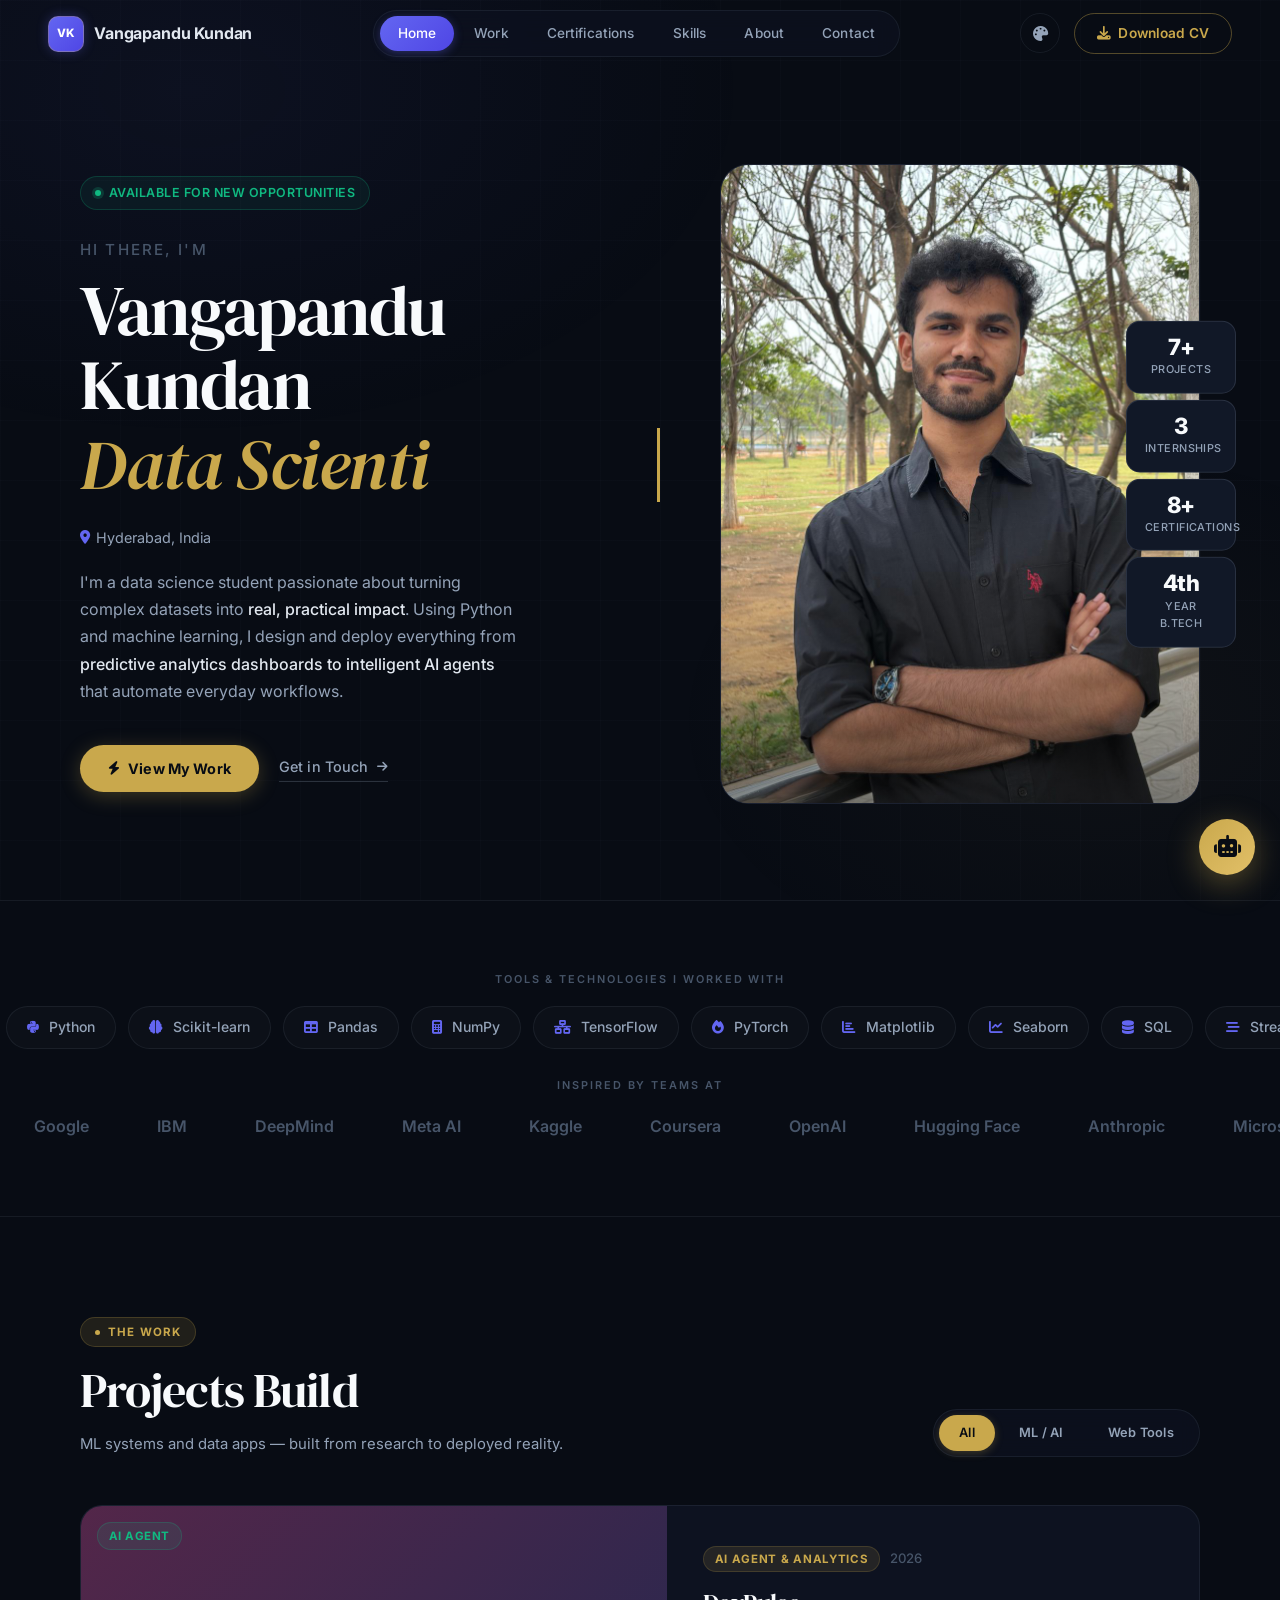
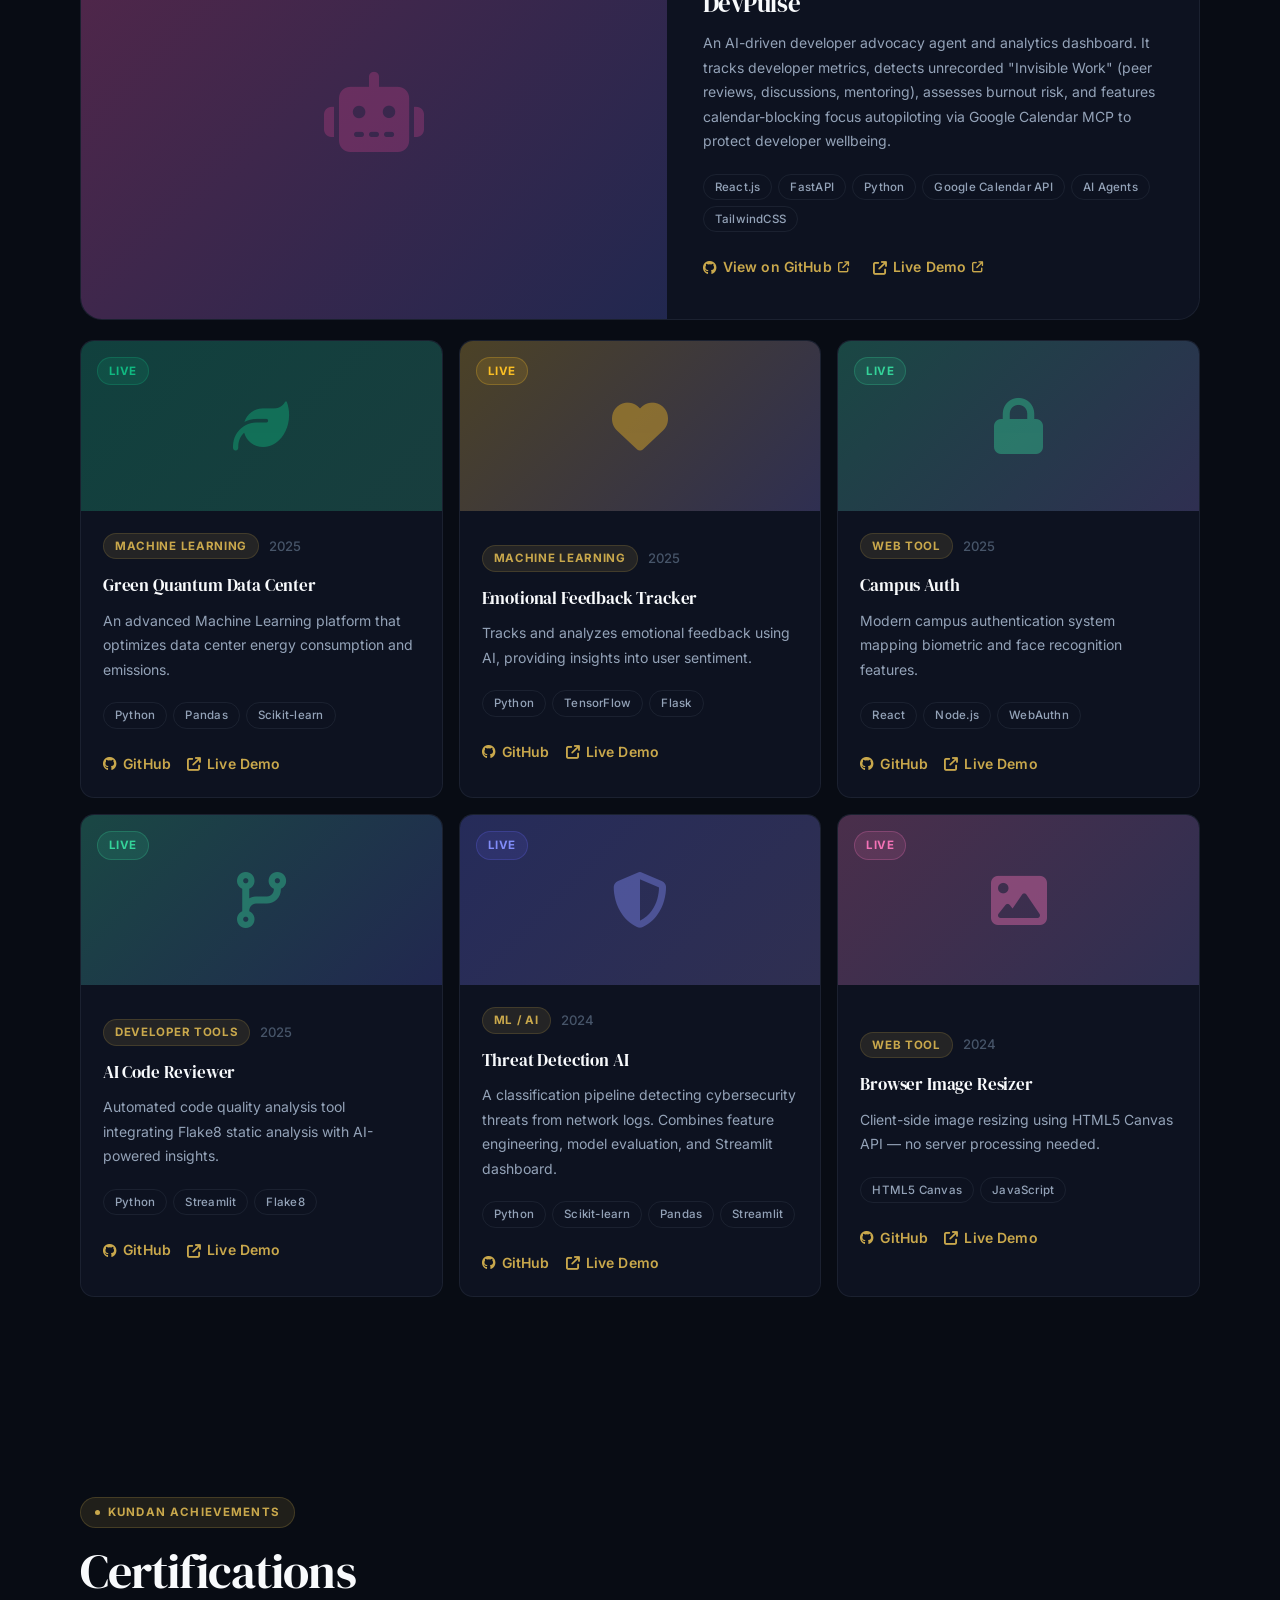
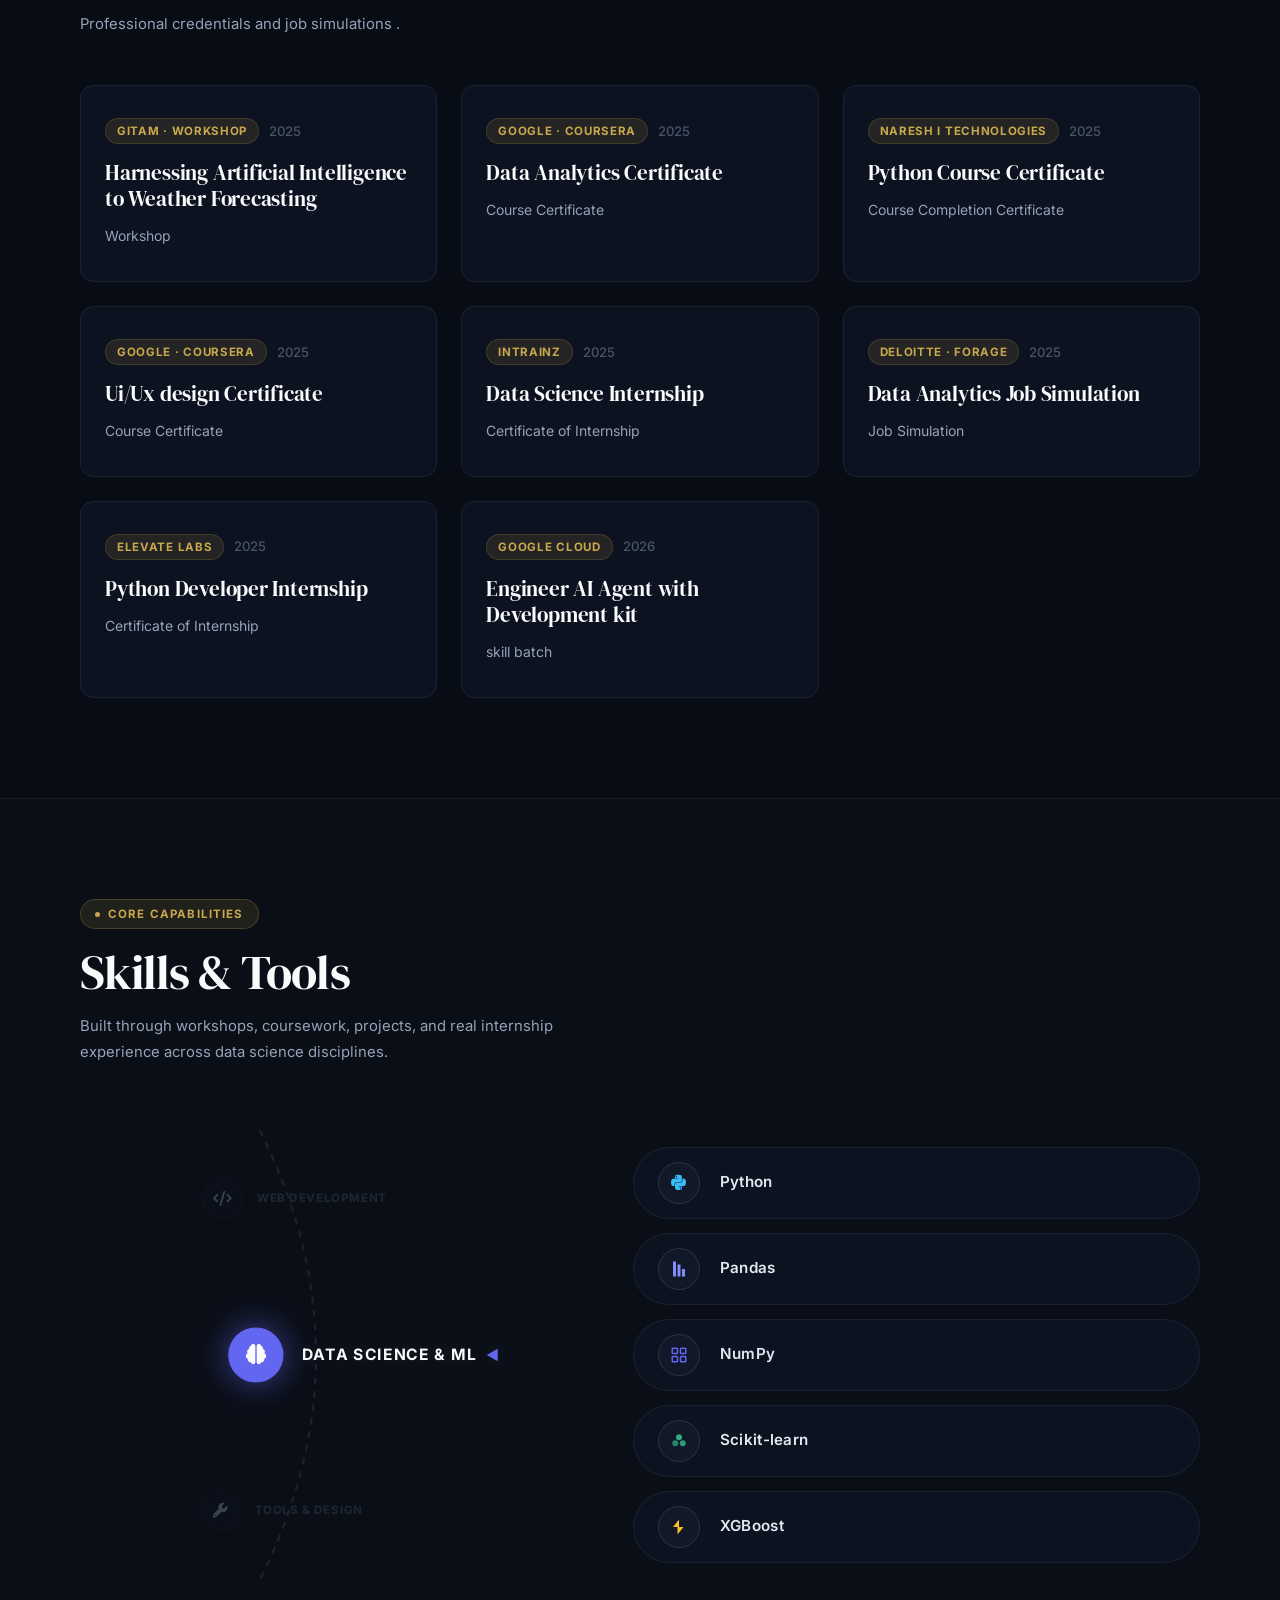
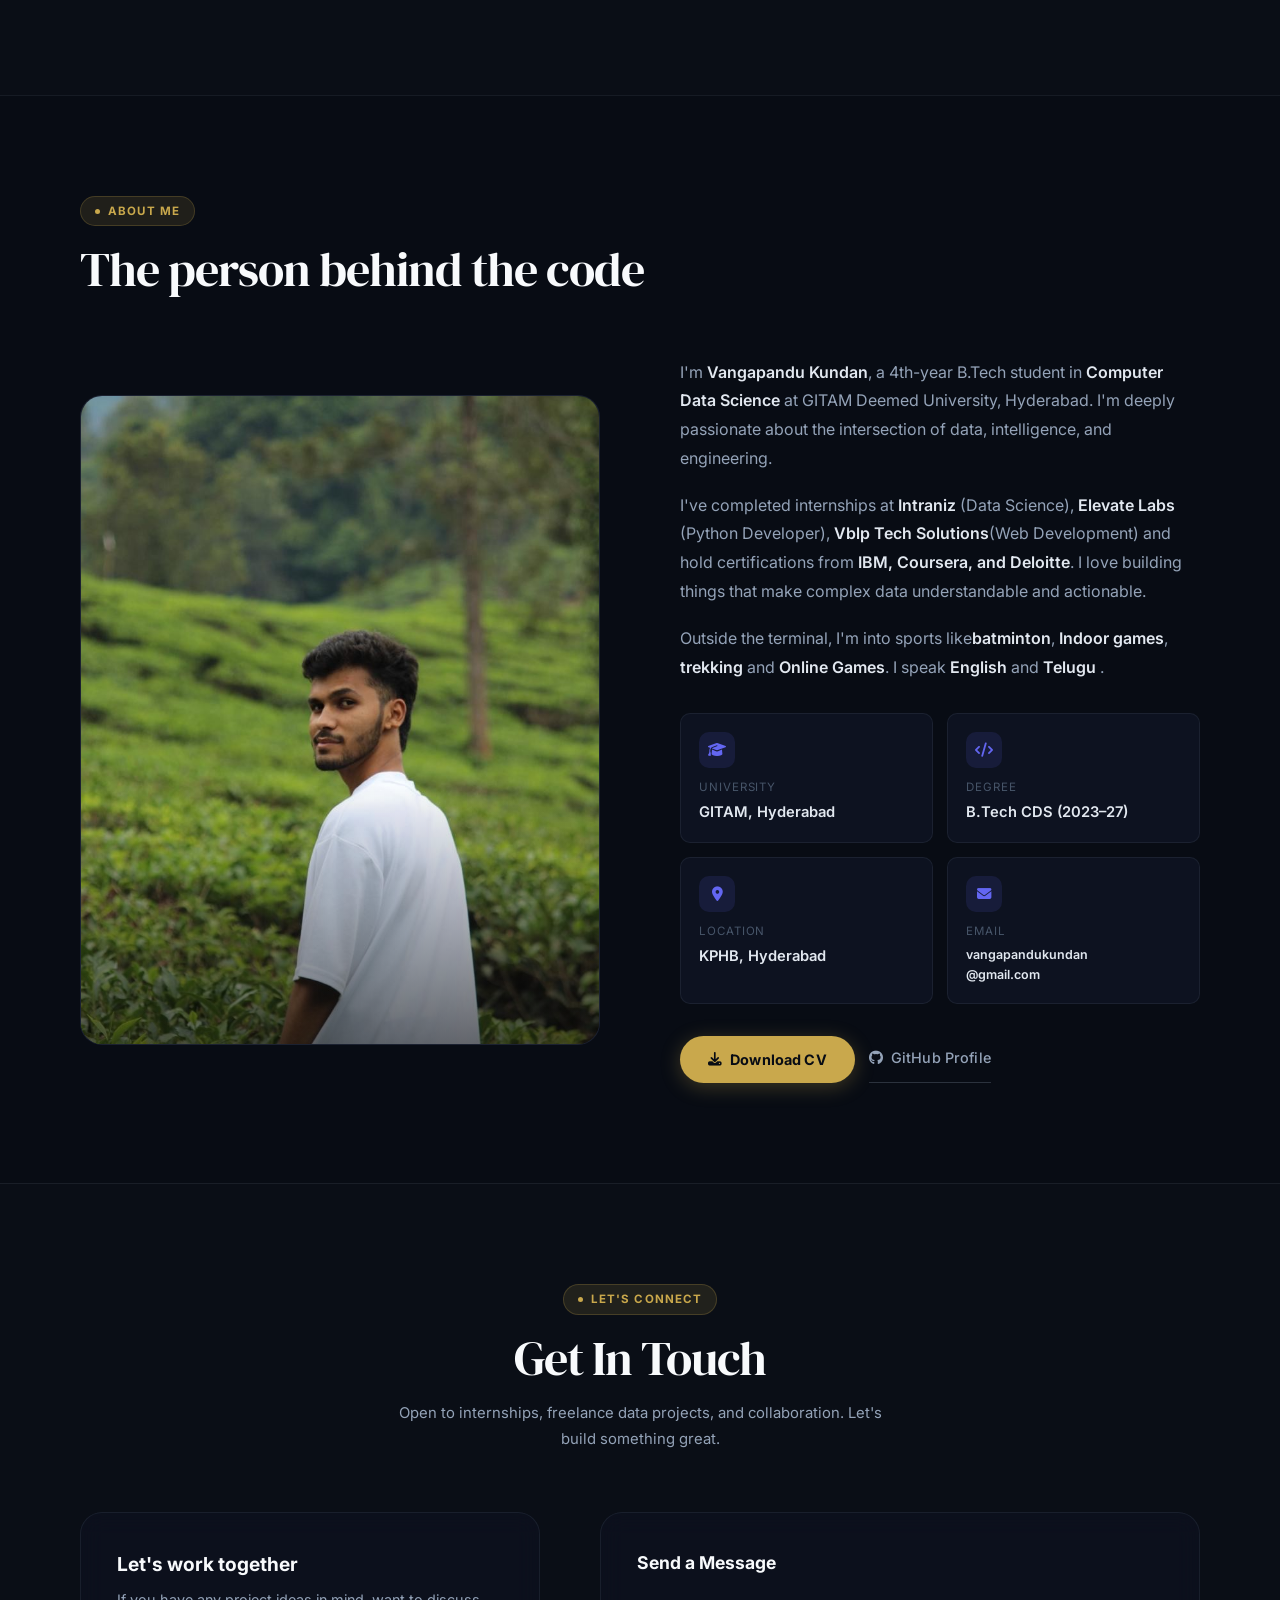
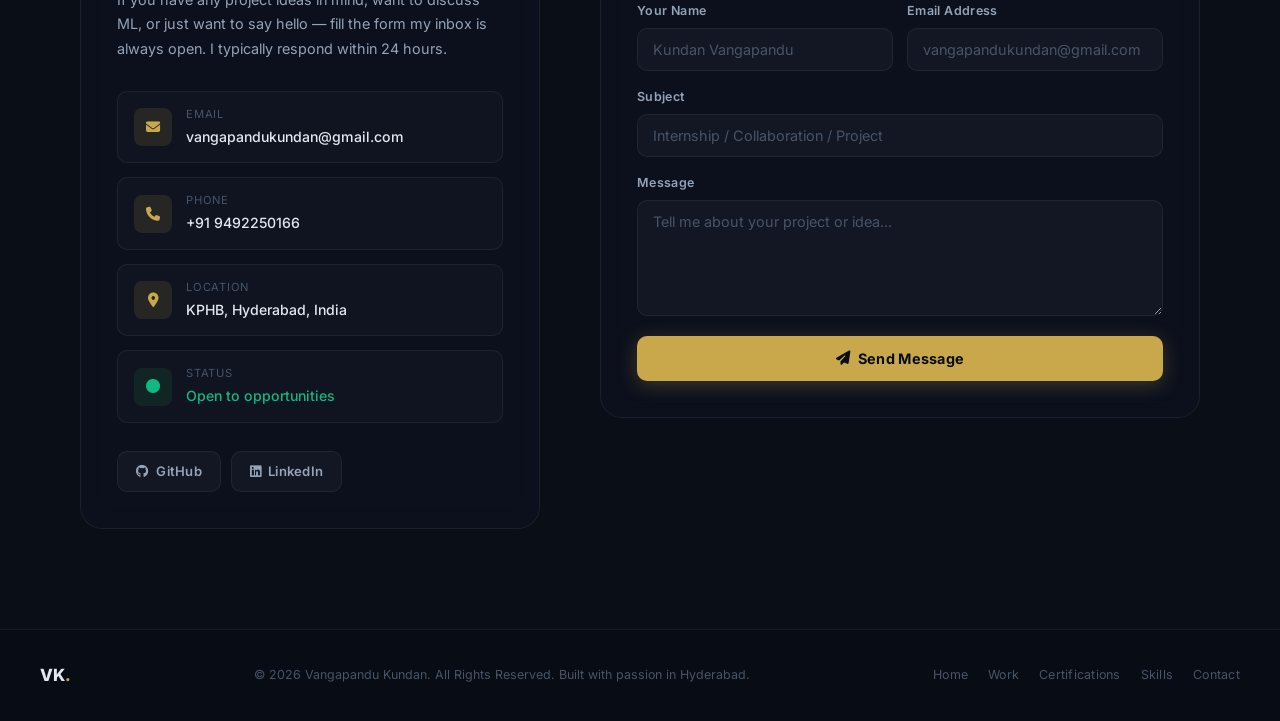
==== index.html @ 41509409 "Update index.html" ====
<!DOCTYPE html>
<html lang="en">

<head>
  <meta charset="UTF-8">
  <meta name="viewport" content="width=device-width, initial-scale=1.0">
  <title>Vangapandu Kundan — Data Scientist & ML Developer</title>

  <!-- SEO & Social Meta Tags -->
  <meta name="description"
    content="Portfolio of Vangapandu Kundan — 3rd Year B.Tech Data Science student specializing in Machine Learning, Python, and AI systems.">
  <meta property="og:title" content="Vangapandu Kundan | Data Scientist">
  <meta property="og:description"
    content="Explore my portfolio featuring predictive ML models, AI apps, and full-stack data science projects built for real-world impact.">
  <meta property="og:type" content="website">
  <meta property="og:image" content="img/kundan_2.jpg">

  <link rel="stylesheet" href="css/style.css">
  <link rel="stylesheet" href="https://cdnjs.cloudflare.com/ajax/libs/font-awesome/6.4.0/css/all.min.css">
</head>

<body>

  <!-- ═══ CUSTOM CURSOR ═══════════════════════════════════════════ -->
  <div id="cursor"></div>
  <div id="cursor-dot"></div>

  <!-- ═══ MOBILE NAV BACKDROP ════════════════════════════════════ -->
  <div class="nav-backdrop" id="navBackdrop"></div>

  <!-- ═══ MOBILE DRAWER NAV ══════════════════════════════════════ -->
  <nav class="mobile-nav" id="mobileNav">
    <button class="mobile-close" id="mobileClose"><i class="fas fa-xmark"></i></button>
    <a href="#home" class="active">Home</a>
    <a href="#work">Work</a>
    <a href="#certifications">Certifications</a>
    <a href="#skills">Skills</a>
    <a href="#about">About</a>
    <a href="#contact">Contact</a>
    <a href="files/Vangapandu_Kundan_Resume.pdf" download
      style="margin-top:20px; background:var(--purple); color:white; padding:13px 20px; border-radius:100px; text-align:center; font-weight:700;">
      <i class="fas fa-download"></i> Download CV
    </a>
  </nav>

  <!-- ═══ NAVBAR ═════════════════════════════════════════════════ -->
  <header class="navbar" id="navbar">
    <!-- Logo -->
    <a href="#home" class="nav-logo" id="nav-logo">
      <div class="logo-avatar">VK</div>
      Vangapandu Kundan
    </a>

    <!-- Center links -->
    <div class="nav-links">
      <a href="#home" class="active" id="nl-home">Home</a>
      <a href="#work" id="nl-work">Work</a>
      <a href="#certifications" id="nl-certifications">Certifications</a>
      <a href="#skills" id="nl-skills">Skills</a>
      <a href="#about" id="nl-about">About</a>
      <a href="#contact" id="nl-contact">Contact</a>
    </div>

    <!-- Right -->
    <div class="nav-right">
      <!-- Theme Selector -->
      <div class="theme-menu-container">
        <button class="theme-toggle-btn" id="theme-toggle-btn" aria-label="Change Accent Color">
          <i class="fas fa-palette"></i>
        </button>
        <div class="theme-dropdown" id="theme-dropdown">
          <button class="theme-opt-color gold active" data-color="gold" title="Royal Gold"></button>
          <button class="theme-opt-color purple" data-color="purple" title="Electric Indigo"></button>
          <button class="theme-opt-color pink" data-color="pink" title="Cyber Pink"></button>
          <button class="theme-opt-color green" data-color="green" title="Neon Emerald"></button>
          <button class="theme-opt-color blue" data-color="blue" title="Sky Blue"></button>
        </div>
      </div>

      <a href="files/Vangapandu_Kundan_Resume.pdf" download class="hire-btn" id="hire-btn">
        <i class="fas fa-download"></i> Download CV
      </a>
      <div class="hamburger" id="hamburger" role="button" tabindex="0" aria-label="Open menu">
        <span></span><span></span><span></span>
      </div>
    </div>
  </header>

  <!-- ═══════════════════════════════════════════════════════════
     MAIN CONTENT
══════════════════════════════════════════════════════════════ -->
  <main>

    <!-- ─────────────────────────────────────────────────────────
     HERO
───────────────────────────────────────────────────────────── -->
    <section id="home">
      <div class="hero-inner">

        <!-- Left: Text -->
        <div class="hero-text">
          <div class="avail-badge">
            <span class="dot"></span>
            Available for new opportunities
          </div>

          <p class="hero-greeting">Hi there, I'm</p>
          <h1 class="hero-name">Vangapandu Kundan</h1>
          <p class="hero-role" id="hero-role">Data Scientist</p>

          <div class="hero-meta">
            <i class="fas fa-location-dot"></i>
            Hyderabad, India
            
          </div>

<p class="hero-bio">
  I'm a data science student passionate about turning complex datasets into <strong>real, practical impact</strong>. Using Python and machine learning, I design and deploy everything from <strong>predictive analytics dashboards to intelligent AI agents</strong> that automate everyday workflows.
</p>

          <div class="hero-cta">
            <a href="projects.html" class="btn-primary" id="hero-work-btn">
              <i class="fas fa-bolt"></i> View My Work
            </a>
            <a href="#contact" class="btn-ghost" id="hero-contact-btn">
              Get in Touch <i class="fas fa-arrow-right" style="font-size:0.75rem;"></i>
            </a>
          </div>
        </div>



        
        <!-- Right: Photo + Stats -->
        <div class="hero-visual">
          <div class="hero-photo-wrap">
            <img src="img/kundan_2.jpeg" alt="Vangapandu Kundan"
              onerror="this.style.display='none'; this.parentElement.style.background='linear-gradient(135deg,#16161f,#1e1b4b)'; this.parentElement.innerHTML += '<div style=\'position:absolute;inset:0;display:flex;align-items:center;justify-content:center;font-size:6rem\'>👨‍💻</div>';">
            <div class="photo-overlay"></div>
          </div>

          <!-- Stats -->
          <div class="hero-stats">
            <div class="stat-chip">
              <div class="stat-num">7+</div>
              <div class="stat-lbl">Projects</div>
            </div>
            <div class="stat-chip">
              <div class="stat-num">3</div>
              <div class="stat-lbl">Internships</div>
            </div>
            <div class="stat-chip">
              <div class="stat-num">8+</div>
              <div class="stat-lbl">Certifications</div>
            </div>
            <div class="stat-chip">
              <div class="stat-num">4th</div>
              <div class="stat-lbl">Year B.Tech</div>
            </div>
          </div>
        </div>

      </div>
    </section>

    <!-- ─────────────────────────────────────────────────────────
     TOOLS MARQUEE
───────────────────────────────────────────────────────────── -->
    <section id="tools">
      <!-- Row 1: Tools -->
      <p class="marquee-label">Tools &amp; Technologies I worked with</p>
      <div class="marquee-row">
        <div class="marquee-track" id="t1">
          <!-- repeated twice for seamless loop -->
          <span class="marquee-item"><i class="fab fa-python"></i> Python</span>
          <span class="marquee-item"><i class="fas fa-brain"></i> Scikit-learn</span>
          <span class="marquee-item"><i class="fas fa-table"></i> Pandas</span>
          <span class="marquee-item"><i class="fas fa-calculator"></i> NumPy</span>
          <span class="marquee-item"><i class="fas fa-network-wired"></i> TensorFlow</span>
          <span class="marquee-item"><i class="fas fa-fire"></i> PyTorch</span>
          <span class="marquee-item"><i class="fas fa-chart-bar"></i> Matplotlib</span>
          <span class="marquee-item"><i class="fas fa-chart-line"></i> Seaborn</span>
          <span class="marquee-item"><i class="fas fa-database"></i> SQL</span>
          <span class="marquee-item"><i class="fas fa-stream"></i> Streamlit</span>
          <span class="marquee-item"><i class="fas fa-flask"></i> Flask</span>
          <span class="marquee-item"><i class="fab fa-git-alt"></i> Git</span>
          <span class="marquee-item"><i class="fas fa-book"></i> Jupyter</span>
          <span class="marquee-item"><i class="fas fa-chart-pie"></i> Plotly</span>
          <span class="marquee-item"><i class="fab fa-python"></i> Python</span>
          <span class="marquee-item"><i class="fas fa-brain"></i> Scikit-learn</span>
          <span class="marquee-item"><i class="fas fa-table"></i> Pandas</span>
          <span class="marquee-item"><i class="fas fa-calculator"></i> NumPy</span>
          <span class="marquee-item"><i class="fas fa-network-wired"></i> TensorFlow</span>
          <span class="marquee-item"><i class="fas fa-fire"></i> PyTorch</span>
          <span class="marquee-item"><i class="fas fa-chart-bar"></i> Matplotlib</span>
          <span class="marquee-item"><i class="fas fa-chart-line"></i> Seaborn</span>
          <span class="marquee-item"><i class="fas fa-database"></i> SQL</span>
          <span class="marquee-item"><i class="fas fa-stream"></i> Streamlit</span>
          <span class="marquee-item"><i class="fas fa-flask"></i> Flask</span>
          <span class="marquee-item"><i class="fab fa-git-alt"></i> Git</span>
          <span class="marquee-item"><i class="fas fa-book"></i> Jupyter</span>
          <span class="marquee-item"><i class="fas fa-chart-pie"></i> NoSql</span>
          <span class="marquee-item"><i class="fas fa-chart-pie"></i> HTML</span>
          <span class="marquee-item"><i class="fas fa-chart-pie"></i> Tailwind CSS</span>
          <span class="marquee-item"><i class="fas fa-chart-pie"></i> JavaScript</span>
        </div>
      </div>

      <!-- Row 2: Inspired by -->
      <div class="marquee-row" style="margin-top: 28px;">
        <p class="marquee-label" style="margin-bottom: 14px;">Inspired by teams at</p>
        <div class="marquee-track reverse company-row">
          <span class="marquee-item">Google</span>
          <span class="marquee-item">IBM</span>
          <span class="marquee-item">DeepMind</span>
          <span class="marquee-item">Meta AI</span>
          <span class="marquee-item">Kaggle</span>
          <span class="marquee-item">Coursera</span>
          <span class="marquee-item">OpenAI</span>
          <span class="marquee-item">Hugging Face</span>
          <span class="marquee-item">Anthropic</span>
          <span class="marquee-item">Microsoft</span>
          <span class="marquee-item">Deloitte</span>
          <span class="marquee-item">Google</span>
          <span class="marquee-item">IBM</span>
          <span class="marquee-item">DeepMind</span>
          <span class="marquee-item">Meta AI</span>
          <span class="marquee-item">Kaggle</span>
          <span class="marquee-item">Coursera</span>
          <span class="marquee-item">OpenAI</span>
          <span class="marquee-item">Hugging Face</span>
          <span class="marquee-item">Anthropic</span>
          <span class="marquee-item">Microsoft</span>
          <span class="marquee-item">Deloitte</span>
          <span class="marquee-item">VBLP technologies</span>
        </div>
      </div>
    </section>

    <!-- ─────────────────────────────────────────────────────────
     FEATURED WORK
───────────────────────────────────────────────────────────── -->
    <section id="work">
      <div class="container">

        <div class="projects-header reveal">
          <div>
            <div class="section-badge"><span class="dot"></span> The Work</div>
            <h2 class="section-h">Projects Build</h2>
            <p class="section-sub">ML systems and data apps — built from research to deployed reality.</p>
          </div>
          <div class="filter-tabs" id="filterTabs">
            <button class="ftab active" data-f="all" id="ftab-all">All</button>
            <button class="ftab" data-f="ml" id="ftab-ml">ML / AI</button>
            <button class="ftab" data-f="web" id="ftab-web">Web Tools</button>
          </div>
        </div>

        <!-- Featured Large Card -->
        <div class="project-featured reveal" data-cat="ml" id="proj-featured">
          <div class="proj-img">
            <div class="proj-gradient"
              style="background: linear-gradient(135deg, rgba(236,72,153,0.3) 0%, rgba(99,102,241,0.2) 100%);"></div>
            <span class="proj-badge">AI Agent</span>
            <i class="fas fa-robot proj-icon-big" style="color:#ec4899;"></i>
          </div>
          <div class="proj-body">
            <div class="proj-meta">
              <span class="proj-type">AI Agent &amp; Analytics</span>
              <span class="proj-year">2026</span>
            </div>
            <h3 class="proj-title">DevPulse</h3>
            <p class="proj-desc">
              An AI-driven developer advocacy agent and analytics dashboard. It tracks developer metrics, detects unrecorded "Invisible Work" (peer reviews, discussions, mentoring), assesses burnout risk, and features calendar-blocking focus autopiloting via Google Calendar MCP to protect developer wellbeing.
            </p>
            <div class="proj-pills">
              <span class="proj-pill">React.js</span>
              <span class="proj-pill">FastAPI</span>
              <span class="proj-pill">Python</span>
              <span class="proj-pill">Google Calendar API</span>
              <span class="proj-pill">AI Agents</span>
              <span class="proj-pill">TailwindCSS</span>
            </div>
            <div style="display:flex; gap:24px; flex-wrap:wrap;">
              <a href="https://github.com/vangapandukundan/DevPulse" target="_blank" class="proj-link"
                id="feat-github">
                <i class="fab fa-github"></i> View on GitHub <i class="fas fa-arrow-up-right-from-square"
                  style="font-size:0.7rem;"></i>
              </a>
              <a href="https://dev-pulse-sigma-taupe.vercel.app/" target="_blank"
                class="proj-link" id="feat-demo">
                <i class="fas fa-external-link"></i> Live Demo <i class="fas fa-arrow-up-right-from-square"
                  style="font-size:0.7rem;"></i>
              </a>
            </div>
          </div>
        </div>

        <!-- 6 Small Cards -->
        <div class="projects-grid" id="projGrid">

          <!-- Green Quantum Data Center Optimization -->
          <div class="proj-card reveal reveal-d1" data-cat="ml" id="proj7">
            <div class="proj-img">
              <div class="proj-gradient"
                style="background: linear-gradient(135deg, rgba(16,185,129,0.25), rgba(52,211,153,0.2));"></div>
              <span class="proj-badge"
                style="background:rgba(16,185,129,0.12); border-color:rgba(16,185,129,0.25); color:#10b981;">Live</span>
              <i class="fas fa-leaf proj-icon-big" style="color:#10b981; font-size:3.5rem; opacity:0.4;"></i>
            </div>
            <div class="proj-body">
              <div class="proj-meta">
                <span class="proj-type">Machine Learning</span>
                <span class="proj-year">2025</span>
              </div>
              <h3 class="proj-title">Green Quantum Data Center</h3>
              <p class="proj-desc">An advanced Machine Learning platform that optimizes data center energy consumption
                and emissions.</p>
              <div class="proj-pills">
                <span class="proj-pill">Python</span>
                <span class="proj-pill">Pandas</span>
                <span class="proj-pill">Scikit-learn</span>
              </div>
              <div style="display:flex;gap:16px;flex-wrap:wrap;">
                <a href="https://github.com/vangapandukundan/green_dc_project" target="_blank" class="proj-link"><i
                    class="fab fa-github"></i> GitHub</a>
                <a href="https://green-dc-predictor.streamlit.app/" target="_blank" class="proj-link"><i
                    class="fas fa-external-link"></i> Live Demo</a>
              </div>
            </div>
          </div>

          <!-- Emotional Feedback Tracker -->
          <div class="proj-card reveal reveal-d2" data-cat="ml" id="proj6">
            <div class="proj-img">
              <div class="proj-gradient"
                style="background: linear-gradient(135deg, rgba(251,191,36,0.25), rgba(167,139,250,0.2));"></div>
              <span class="proj-badge"
                style="background:rgba(251,191,36,0.12); border-color:rgba(251,191,36,0.25); color:#fbbf24;">Live</span>
              <i class="fas fa-heart proj-icon-big" style="color:#fbbf24; font-size:3.5rem; opacity:0.4;"></i>
            </div>
            <div class="proj-body">
              <div class="proj-meta">
                <span class="proj-type">Machine Learning</span>
                <span class="proj-year">2025</span>
              </div>
              <h3 class="proj-title">Emotional Feedback Tracker</h3>
              <p class="proj-desc">Tracks and analyzes emotional feedback using AI, providing insights into user
                sentiment.</p>
              <div class="proj-pills">
                <span class="proj-pill">Python</span>
                <span class="proj-pill">TensorFlow</span>
                <span class="proj-pill">Flask</span>
              </div>
              <div style="display:flex;gap:16px;flex-wrap:wrap;">
                <a href="https://github.com/vangapandukundan/EmotionalFeedbackTracker" target="_blank"
                  class="proj-link"><i class="fab fa-github"></i> GitHub</a>
                <a href="https://lumina-emotion-tracker.vercel.app/" target="_blank" class="proj-link"><i
                    class="fas fa-external-link"></i> Live Demo</a>
              </div>
            </div>
          </div>

          <!-- Campus Auth -->
          <div class="proj-card reveal reveal-d3" data-cat="web" id="proj5">
            <div class="proj-img">
              <div class="proj-gradient"
                style="background: linear-gradient(135deg, rgba(52,211,153,0.25), rgba(167,139,250,0.2));"></div>
              <span class="proj-badge"
                style="background:rgba(52,211,153,0.12); border-color:rgba(52,211,153,0.25); color:#34d399;">Live</span>
              <i class="fas fa-lock proj-icon-big" style="color:#34d399; font-size:3.5rem; opacity:0.4;"></i>
            </div>
            <div class="proj-body">
              <div class="proj-meta">
                <span class="proj-type">Web Tool</span>
                <span class="proj-year">2025</span>
              </div>
              <h3 class="proj-title">Campus Auth</h3>
              <p class="proj-desc">Modern campus authentication system mapping biometric and face recognition features.
              </p>
              <div class="proj-pills">
                <span class="proj-pill">React</span>
                <span class="proj-pill">Node.js</span>
                <span class="proj-pill">WebAuthn</span>
              </div>
              <div style="display:flex;gap:16px;flex-wrap:wrap;">
                <a href="https://github.com/vangapandukundan/campus-auth" target="_blank" class="proj-link"><i
                    class="fab fa-github"></i> GitHub</a>
                <a href="https://campus-auth.vercel.app/login" target="_blank" class="proj-link"><i
                    class="fas fa-external-link"></i> Live Demo</a>
              </div>
            </div>
          </div>

          <!-- AI Code Reviewer -->
          <div class="proj-card reveal reveal-d1" data-cat="ml" id="proj2">
            <div class="proj-img">
              <div class="proj-gradient"
                style="background: linear-gradient(135deg, rgba(52,211,153,0.25), rgba(99,102,241,0.2));"></div>
              <span class="proj-badge"
                style="background:rgba(52,211,153,0.12); border-color:rgba(52,211,153,0.25); color:#34d399;">Live</span>
              <i class="fas fa-code-branch proj-icon-big" style="color:#34d399; font-size:3.5rem; opacity:0.4;"></i>
            </div>
            <div class="proj-body">
              <div class="proj-meta">
                <span class="proj-type">Developer Tools</span>
                <span class="proj-year">2025</span>
              </div>
              <h3 class="proj-title">AI Code Reviewer</h3>
              <p class="proj-desc">Automated code quality analysis tool integrating Flake8 static analysis with
                AI-powered insights.</p>
              <div class="proj-pills">
                <span class="proj-pill">Python</span>
                <span class="proj-pill">Streamlit</span>
                <span class="proj-pill">Flake8</span>
              </div>
              <div style="display:flex;gap:16px;flex-wrap:wrap;">
                <a href="https://github.com/vangapandukundan/ai-code-reviewer" target="_blank" class="proj-link"><i
                    class="fab fa-github"></i> GitHub</a>
                <a href="https://jgmqxoaptndlsravfmjpxg.streamlit.app/" target="_blank" class="proj-link"><i
                    class="fas fa-external-link"></i> Live Demo</a>
              </div>
            </div>
          </div>

          <!-- Threat Detection AI -->
          <div class="proj-card reveal reveal-d2" data-cat="ml" id="proj1">
            <div class="proj-img">
              <div class="proj-gradient"
                style="background: linear-gradient(135deg, rgba(99,102,241,0.25), rgba(167,139,250,0.2));"></div>
              <span class="proj-badge"
                style="background:rgba(99,102,241,0.12); border-color:rgba(99,102,241,0.25); color:#818cf8;">Live</span>
              <i class="fas fa-shield-alt proj-icon-big" style="color:#818cf8; font-size:3.5rem; opacity:0.4;"></i>
            </div>
            <div class="proj-body">
              <div class="proj-meta">
                <span class="proj-type">ML / AI</span>
                <span class="proj-year">2024</span>
              </div>
              <h3 class="proj-title">Threat Detection AI</h3>
              <p class="proj-desc">A classification pipeline detecting cybersecurity threats from network logs. Combines feature engineering, model evaluation, and Streamlit dashboard.</p>
              <div class="proj-pills">
                <span class="proj-pill">Python</span>
                <span class="proj-pill">Scikit-learn</span>
                <span class="proj-pill">Pandas</span>
                <span class="proj-pill">Streamlit</span>
              </div>
              <div style="display:flex;gap:16px;flex-wrap:wrap;">
                <a href="https://github.com/vangapandukundan/Threat-Detection-AI" target="_blank" class="proj-link"><i
                    class="fab fa-github"></i> GitHub</a>
                <a href="https://threat-detection-ai-sfmyghe6azj9pr29x8yaon.streamlit.app/" target="_blank" class="proj-link"><i
                    class="fas fa-external-link"></i> Live Demo</a>
              </div>
            </div>
          </div>

          <!-- Browser Image Resizer -->
          <div class="proj-card reveal reveal-d3" data-cat="web" id="proj4">
            <div class="proj-img">
              <div class="proj-gradient"
                style="background: linear-gradient(135deg, rgba(244,114,182,0.25), rgba(167,139,250,0.2));"></div>
              <span class="proj-badge"
                style="background:rgba(244,114,182,0.12); border-color:rgba(244,114,182,0.25); color:#f472b6;">Live</span>
              <i class="fas fa-image proj-icon-big" style="color:#f472b6; font-size:3.5rem; opacity:0.4;"></i>
            </div>
            <div class="proj-body">
              <div class="proj-meta">
                <span class="proj-type">Web Tool</span>
                <span class="proj-year">2024</span>
              </div>
              <h3 class="proj-title">Browser Image Resizer</h3>
              <p class="proj-desc">Client-side image resizing using HTML5 Canvas API — no server processing needed.</p>
              <div class="proj-pills">
                <span class="proj-pill">HTML5 Canvas</span>
                <span class="proj-pill">JavaScript</span>
              </div>
              <div style="display:flex;gap:16px;flex-wrap:wrap;">
                <a href="https://github.com/vangapandukundan/Image_Resizer/blob/main/index.html" target="_blank"
                  class="proj-link"><i class="fab fa-github"></i> GitHub</a>
                <a href="https://vangapandukundan.github.io/Image_Resizer/" target="_blank" class="proj-link"><i
                    class="fas fa-external-link"></i> Live Demo</a>
              </div>
            </div>
          </div>

        </div>
      </div>
    </section>

    <!-- ─────────────────────────────────────────────────────────
     CERTIFICATIONS
───────────────────────────────────────────────────────────── -->
    <section id="certifications" style="padding: 100px 0;">
      <div class="container">

        <div class="reveal">
          <div class="section-badge"><span class="dot"></span> Kundan Achievements</div>
          <h2 class="section-h">Certifications</h2>
          <p class="section-sub">Professional credentials and job simulations .</p>
        </div>

        <div class="certifications-grid"
          style="display: grid; grid-template-columns: repeat(auto-fit, minmax(300px, 1fr)); gap: 24px; margin-top: 48px;">

          <!-- Cert 1: AI Weather -->
          <a href="https://drive.google.com/file/d/1Kjc8iJ3PhNnvKCoBE99qNkr5UQDOizk-/view?usp=sharing" target="_blank"
            class="proj-card reveal" style="text-decoration: none; color: inherit; display: block;">
            <div class="proj-body" style="padding: 32px 24px;">
              <div class="proj-meta">
                <span class="proj-type">Gitam · Workshop</span>
                <span class="proj-year">2025</span>
              </div>
              <h3 class="proj-title" style="font-size: 1.3rem;">Harnessing Artificial Intelligence to Weather
                Forecasting</h3>
              <p class="proj-desc" style="margin-bottom: 0;">Workshop</p>
            </div>
          </a>

          <!-- Cert 2: Google Data Analytics -->
          <a href="https://drive.google.com/file/d/14QE3PVWPu8PL6GlwsMmwWtS_7yHHeRk-/view?usp=sharing" target="_blank"
            class="proj-card reveal reveal-d4" style="text-decoration: none; color: inherit; display: block;">
            <div class="proj-body" style="padding: 32px 24px;">
              <div class="proj-meta">
                <span class="proj-type">Google · Coursera</span>
                <span class="proj-year">2025</span>
              </div>
              <h3 class="proj-title" style="font-size: 1.3rem;"> Data Analytics Certificate</h3>
              <p class="proj-desc" style="margin-bottom: 0;">Course Certificate</p>
            </div>
          </a>

          <!-- cert 3 python-->
          <a href="https://drive.google.com/file/d/1eZ3j85PAicDU8UP25I_w2NIdBDDTiY0W/view?usp=sharing"
            class="proj-card reveal reveal-d5" style="text-decoration: none; color: inherit; display: block;">
            <div class="proj-body" style="padding: 32px 24px;">
              <div class="proj-meta">
                <span class="proj-type">Naresh i Technologies</span>
                <span class="proj-year">2025</span>
              </div>
              <h3 class="proj-title" style="font-size: 1.3rem;">Python Course Certificate</h3>
              <p class="proj-desc" style="margin-bottom: 0;">Course Completion Certificate</p>
            </div>
          </a>

          <!-- Cert 4: UI/UX -->
          <a href="https://drive.google.com/file/d/1qdOD5XtbqDVZhEKaXCDKO2ws9F8GXkeL/view?usp=sharing" target="_blank"
            class="proj-card reveal reveal-d5" style="text-decoration: none; color: inherit; display: block;">
            <div class="proj-body" style="padding: 32px 24px;">
              <div class="proj-meta">
                <span class="proj-type">Google · Coursera</span>
                <span class="proj-year">2025</span>
              </div>
              <h3 class="proj-title" style="font-size: 1.3rem;">Ui/Ux design Certificate</h3>
              <p class="proj-desc" style="margin-bottom: 0;">Course Certificate</p>
            </div>
          </a>

          <!-- Cert 5: Data Science Internship -->
          <a href="certificates/Internship Certificate.pdf" target="_blank" class="proj-card reveal reveal-d2"
            style="text-decoration: none; color: inherit; display: block;">
            <div class="proj-body" style="padding: 32px 24px;">
              <div class="proj-meta">
                <span class="proj-type">Intrainz</span>
                <span class="proj-year">2025</span>
              </div>
              <h3 class="proj-title" style="font-size: 1.3rem;">Data Science Internship</h3>
              <p class="proj-desc" style="margin-bottom: 0;"> Certificate of Internship</p>
            </div>
          </a>

          <!-- Cert 6: Data Analytics Simulation -->
          <a href="https://drive.google.com/file/d/1irQkvL0rqNXB9kUWPRGwH6m6DORXcWvZ/view?usp=sharing" target="_blank"
            class="proj-card reveal reveal-d1" style="text-decoration: none; color: inherit; display: block;">
            <div class="proj-body" style="padding: 32px 24px;">
              <div class="proj-meta">
                <span class="proj-type">Deloitte · Forage</span>
                <span class="proj-year">2025</span>
              </div>
              <h3 class="proj-title" style="font-size: 1.3rem;">Data Analytics Job Simulation</h3>
              <p class="proj-desc" style="margin-bottom: 0;">Job Simulation</p>
            </div>
          </a>

          <!-- Cert 7: Python Dev -->
          <a href="certificates/Elevate labs Internship Certificate.pdf" target="_blank"
            class="proj-card reveal reveal-d3" style="text-decoration: none; color: inherit; display: block;">
            <div class="proj-body" style="padding: 32px 24px;">
              <div class="proj-meta">
                <span class="proj-type">Elevate Labs</span>
                <span class="proj-year">2025</span>
              </div>
              <h3 class="proj-title" style="font-size: 1.3rem;">Python Developer Internship</h3>
              <p class="proj-desc" style="margin-bottom: 0;">Certificate of Internship</p>
            </div>
          </a>

          <!-- Cert 8: skill batch -->
          <a href="https://www.credly.com/badges/6739cc4a-7136-4fb3-8d9a-9626e827798c/public_url" target="_blank"
            class="proj-card reveal reveal-d3" style="text-decoration: none; color: inherit; display: block;">
            <div class="proj-body" style="padding: 32px 24px;">
              <div class="proj-meta">
                <span class="proj-type">Google Cloud</span>
                <span class="proj-year">2026</span>
              </div>
              <h3 class="proj-title" style="font-size: 1.3rem;">Engineer AI Agent with Development kit </h3>
              <p class="proj-desc" style="margin-bottom: 0;">skill batch</p>
            </div>
          </a>
        </div>
      </div>
    </section>

    <!-- ─────────────────────────────────────────────────────────
     SKILLS
───────────────────────────────────────────────────────────── -->
    <section id="skills">
      <div class="container">

        <div class="reveal" style="max-width:580px;">
          <div class="section-badge"><span class="dot"></span> Core Capabilities</div>
          <h2 class="section-h">Skills &amp; Tools</h2>
          <p class="section-sub">Built through workshops, coursework, projects, and real internship experience across data science disciplines.</p>
        </div>

        <div class="skills-container">
          <!-- Left Column: Interactive Orbital Menu -->
          <div class="skills-left reveal">
            <div class="orbital-menu">
              <!-- Curved dotted line -->
              <svg class="orbital-svg" viewBox="0 0 200 400">
                <path d="M 50,0 Q 150,200 50,400" fill="none" stroke="rgba(255,255,255,0.08)" stroke-width="2" stroke-dasharray="6,6" />
              </svg>

              <!-- Web Dev Node -->
              <div class="orbit-node pos-top" data-id="web">
                <div class="node-icon"><i class="fas fa-code"></i></div>
                <span class="node-label">Web Development</span>
              </div>

              <!-- Data Science & ML Node (Default center) -->
              <div class="orbit-node pos-center" data-id="ds">
                <div class="node-icon"><i class="fas fa-brain"></i></div>
                <span class="node-label">Data Science &amp; ML</span>
              </div>

              <!-- Tools & Design Node -->
              <div class="orbit-node pos-bottom" data-id="tools">
                <div class="node-icon"><i class="fas fa-wrench"></i></div>
                <span class="node-label">Tools &amp; Design</span>
              </div>
            </div>
          </div>

          <!-- Right Column: Skills List Pane -->
          <div class="skills-right reveal reveal-d1">
            <!-- Dynamically populated by JS -->
          </div>
        </div>

      </div>
    </section>

    <!-- ─────────────────────────────────────────────────────────
     ABOUT
───────────────────────────────────────────────────────────── -->
    <section id="about">
      <div class="container">

        <div class="reveal">
          <div class="section-badge"><span class="dot"></span> About Me</div>
          <h2 class="section-h">The person behind the code</h2>
        </div>

        <div class="about-grid">

          <div class="about-photo reveal">
            <img src="img/kundan.jpg" alt="Vangapandu Kundan">
          </div>

          <div class="about-content reveal reveal-d2">
            <p class="about-text">
              I'm <strong>Vangapandu Kundan</strong>, a 4th-year B.Tech student in
              <strong>Computer Data Science</strong> at GITAM Deemed University, Hyderabad.
              I'm deeply passionate about the intersection of data, intelligence, and engineering.
            </p>
            <p class="about-text">
              I've completed internships at <strong>Intraniz</strong> (Data Science),
              <strong>Elevate Labs</strong> (Python Developer), <strong>Vblp Tech Solutions</strong>(Web Development) and hold certifications from
              <strong>IBM, Coursera, and Deloitte</strong>. I love building things that make
              complex data understandable and actionable.
            </p>
            <p class="about-text">
              Outside the terminal, I'm into sports like<strong>batminton</strong>,
              <strong>Indoor games</strong>, <strong>trekking</strong> and <strong>Online Games</strong>. I speak <strong>English</strong> and <strong>Telugu </strong>.
            </p>

            <div class="about-facts">
              <div class="fact-item reveal">
                <div class="fact-icon"><i class="fas fa-graduation-cap"></i></div>
                <div class="fact-label">University</div>
                <div class="fact-value">GITAM, Hyderabad</div>
              </div>
              <div class="fact-item reveal reveal-d1">
                <div class="fact-icon"><i class="fas fa-code"></i></div>
                <div class="fact-label">Degree</div>
                <div class="fact-value">B.Tech CDS (2023–27)</div>
              </div>
              <div class="fact-item reveal reveal-d2">
                <div class="fact-icon"><i class="fas fa-map-marker-alt"></i></div>
                <div class="fact-label">Location</div>
                <div class="fact-value">KPHB, Hyderabad</div>
              </div>
              <div class="fact-item reveal reveal-d3">
                <div class="fact-icon"><i class="fas fa-envelope"></i></div>
                <div class="fact-label">Email</div>
                <div class="fact-value" style="font-size:0.78rem;">vangapandukundan<br>@gmail.com</div>
              </div>
            </div>

            <div style="margin-top:32px; display:flex; gap:14px; flex-wrap:wrap;">
              <a href="files/Vangapandu_Kundan_Resume.pdf" download class="btn-primary" id="about-dl-btn">
                <i class="fas fa-download"></i> Download CV
              </a>
              <a href="https://github.com/vangapandukundan" target="_blank" class="btn-ghost" id="about-gh-btn">
                <i class="fab fa-github"></i> GitHub Profile
              </a>
            </div>
          </div>

        </div>
      </div>
    </section>

    <!-- ─────────────────────────────────────────────────────────
     CONTACT
───────────────────────────────────────────────────────────── -->
    <section id="contact">
      <div class="container">

        <div class="reveal" style="text-align:center; max-width:560px; margin:0 auto; margin-bottom:60px;">
          <div class="section-badge" style="justify-content:center;"><span class="dot"></span> Let's Connect</div>
          <h2 class="section-h">Get In Touch</h2>
          <p class="section-sub" style="margin:14px auto 0;">
            Open to internships, freelance data projects, and collaboration. Let's build something great.
          </p>
        </div>

        <div class="contact-grid">

          <!-- Info Column -->
          <div class="contact-info-card reveal">
            <h3 class="contact-info-title">Let's work together</h3>
            <p class="contact-info-text">
              If you have any project ideas in mind, want to discuss ML, or just want to say hello — fill the form 
              my inbox is always open. I typically respond within 24 hours.
            </p>

            <div class="cinfo-items">
              <div class="cinfo-item">
                <div class="cinfo-icon"><i class="fas fa-envelope"></i></div>
                <div>
                  <div class="cinfo-lbl">Email</div>
                  <div class="cinfo-val"><a href="mailto:vangapandukundan@gmail.com">vangapandukundan@gmail.com</a>
                  </div>
                </div>
              </div>
              <div class="cinfo-item">
                <div class="cinfo-icon"><i class="fas fa-phone"></i></div>
                <div>
                  <div class="cinfo-lbl">Phone</div>
                  <div class="cinfo-val">+91 9492250166</div>
                </div>
              </div>
              <div class="cinfo-item">
                <div class="cinfo-icon"><i class="fas fa-map-marker-alt"></i></div>
                <div>
                  <div class="cinfo-lbl">Location</div>
                  <div class="cinfo-val">KPHB, Hyderabad, India</div>
                </div>
              </div>
              <div class="cinfo-item">
                <div class="cinfo-icon" style="background:rgba(34,197,94,0.1); color:var(--green);"><i
                    class="fas fa-circle"></i></div>
                <div>
                  <div class="cinfo-lbl">Status</div>
                  <div class="cinfo-val" style="color:var(--green);">Open to opportunities</div>
                </div>
              </div>
            </div>

            <div class="social-row">
              <a href="https://github.com/vangapandukundan" target="_blank" class="social-btn" id="c-github-btn">
                <i class="fab fa-github"></i> GitHub
              </a>
              <a href="https://www.linkedin.com/in/kundan-student" target="_blank" class="social-btn"
                id="c-linkedin-btn">
                <i class="fab fa-linkedin"></i> LinkedIn
              </a>
            </div>
          </div>

          <!-- Form -->
          <div class="reveal reveal-d2">
            <div class="contact-form-wrap">
              <h3 class="form-title">Send a Message</h3>
              <form action="https://formspree.io/f/xblbelbd" method="POST" class="contact-form" id="contact-form">
                <div class="form-row">
                  <div class="form-group">
                    <label class="form-label" for="name">Your Name</label>
                    <input type="text" id="name" name="name" required class="form-control" placeholder="Kundan Vangapandu">
                  </div>
                  <div class="form-group">
                    <label class="form-label" for="email">Email Address</label>
                    <input type="email" id="email" name="email" required class="form-control"
                      placeholder="vangapandukundan@gmail.com">
                  </div>
                </div>
                <div class="form-group">
                  <label class="form-label" for="subject">Subject</label>
                  <input type="text" id="subject" name="subject" class="form-control"
                    placeholder="Internship / Collaboration / Project">
                </div>
                <div class="form-group">
                  <label class="form-label" for="message">Message</label>
                  <textarea id="message" name="message" rows="5" required class="form-control"
                    placeholder="Tell me about your project or idea..."></textarea>
                </div>
                <button type="submit" class="submit-btn" id="submit-btn">
                  <i class="fas fa-paper-plane"></i> Send Message
                </button>
              </form>
            </div>
          </div>

        </div>
      </div>
    </section>

  </main>

  <!-- ═══ FOOTER ═════════════════════════════════════════════════ -->
  <footer>
    <div class="footer-logo">VK<span>.</span></div>
    <p class="footer-copy">© 2026 Vangapandu Kundan. All Rights Reserved. Built with passion in Hyderabad.</p>
    <div class="footer-links">
      <a href="#home">Home</a>
      <a href="#work">Work</a>
      <a href="#certifications">Certifications</a>
      <a href="#skills">Skills</a>
      <a href="#contact">Contact</a>
    </div>
  </footer>

  <!-- ═══ KUNDAN-AI ASSISTANT ════════════════════════════════════ -->
  <div id="ai-assistant">
    <!-- Float Button -->
    <button id="ai-btn" aria-label="Open AI Assistant">
      <i class="fas fa-robot"></i>
      <span class="ai-badge">Ask Me</span>
    </button>

    <!-- Chat Window -->
    <div id="ai-chat-window" class="hidden">
      <!-- Header -->
      <div class="ai-header">
        <div class="ai-header-profile">
          <div class="ai-avatar"><i class="fas fa-robot"></i></div>
          <div>
            <div class="ai-name">Kundan AI</div>
            <div class="ai-status"><span class="status-dot"></span> Online. </div>
          </div>
        </div>
        <button id="ai-close-btn" aria-label="Close Chat"><i class="fas fa-times"></i></button>
      </div>

      <!-- Messages Body -->
      <div class="ai-body">
        <div class="ai-msg bot">
          <div class="ai-msg-content">
            Hi! I'm Kundan AI, an assistant trained by Kundan's portfolio.<br><br>
            I can help you about Portfolio:
            <ul>
              <li>💻 Explore his projects (like <strong>DevPulse</strong>)</li>
              <li>⚡ Detail his skills &amp; tech stack</li>
              <li>🎓 Check out his certifications</li>
              <li>✉️ Find out how to get in touch</li>
            </ul>
            How can I help you today?
          </div>
        </div>
      </div>

      <!-- Quick Options -->
      <div class="ai-options">
        <button class="ai-opt" data-query="about">About Kundan</button>
        <button class="ai-opt" data-query="projects">Show Projects</button>
        <button class="ai-opt" data-query="skills">Technical Skills</button>
        <button class="ai-opt" data-query="contact">Get in Touch</button>
      </div>

      <!-- Input Form -->
      <form id="ai-form">
        <input type="text" id="ai-input" placeholder="Type a message..." required autocomplete="off">
        <button type="submit" id="ai-send-btn" aria-label="Send Message" disabled><i class="fas fa-paper-plane"></i></button>
      </form>
    </div>
  </div>

  <script src="js/script.js"></script>
</body>

</html>
---- css/style.css ----
/* ============================================================
   KUNDAN PORTFOLIO — Formal Premium Dark Edition
   Deep Navy · Slate · Gold Accent · Glass Cards · Custom Cursor
   ============================================================ */

@import url('https://fonts.googleapis.com/css2?family=Inter:wght@300;400;500;600;700;800;900&family=DM+Serif+Display:ital@0;1&display=swap');

/* ─── Tokens ────────────────────────────────────────────────── */
:root {
  --bg:          #080C14;
  --bg-card:     #0D1220;
  --bg-card2:    #111827;
  --border:      rgba(148,163,184,0.10);
  --border-2:    rgba(148,163,184,0.18);

  --accent:      #C9A84C;
  --accent-dim:  rgba(201,168,76,0.12);
  --accent-glow: rgba(201,168,76,0.28);

  --blue:        #3B82F6;
  --blue-dim:    rgba(59,130,246,0.12);
  --blue-glow:   rgba(59,130,246,0.30);

  --green:       #10B981;
  --green-dim:   rgba(16,185,129,0.12);

  /* Legacy compat aliases */
  --purple:      #6366F1;
  --purple-dim:  rgba(99,102,241,0.12);
  --purple-glow: rgba(99,102,241,0.28);

  --white:       #F8FAFC;
  --text:        #E2E8F0;
  --text-2:      #94A3B8;
  --text-3:      #475569;

  --nav-h:       68px;
  --radius:      14px;
  --radius-sm:   10px;
  --radius-lg:   22px;
  --radius-pill: 100px;

  --ease:        cubic-bezier(0.4, 0, 0.2, 1);
  --ease-spring: cubic-bezier(0.34, 1.56, 0.64, 1);
  --ease-out:    cubic-bezier(0.0, 0, 0.2, 1);
}

/* ─── Removed Light Theme ─────────────────────────────────────── */

/* ─── Reset ─────────────────────────────────────────────────── */
*, *::before, *::after { margin: 0; padding: 0; box-sizing: border-box; }
html { scroll-behavior: smooth; overflow-x: hidden; }
body {
  font-family: 'Inter', system-ui, sans-serif;
  background: var(--bg);
  color: var(--text);
  line-height: 1.6;
  overflow-x: hidden;
  cursor: none; /* hidden for custom cursor */
}
a { text-decoration: none; color: inherit; }
img { display: block; max-width: 100%; }
ul { list-style: none; }
button { font-family: inherit; cursor: none; border: none; background: none; }
input, textarea, select { font-family: inherit; }
::selection { background: var(--accent-dim); color: var(--white); }
::-webkit-scrollbar { width: 4px; }
::-webkit-scrollbar-track { background: var(--bg); }
::-webkit-scrollbar-thumb { background: var(--accent); border-radius: 4px; }

/* ─── Ambient Background ─────────────────────────────────────── */
body::before {
  content: '';
  position: fixed;
  inset: 0;
  background-image:
    linear-gradient(rgba(148,163,184,0.025) 1px, transparent 1px),
    linear-gradient(90deg, rgba(148,163,184,0.025) 1px, transparent 1px);
  background-size: 60px 60px;
  pointer-events: none;
  z-index: 0;
}

body::after {
  content: '';
  position: fixed;
  inset: 0;
  background:
    radial-gradient(ellipse 800px 500px at 15% 10%, rgba(99,102,241,0.06) 0%, transparent 70%),
    radial-gradient(ellipse 600px 400px at 85% 80%, rgba(201,168,76,0.04) 0%, transparent 70%);
  pointer-events: none;
  z-index: 0;
}

/* ─── Custom Cursor ─────────────────────────────────────────── */
#cursor {
  position: fixed;
  top: 0;
  left: 0;
  width: 32px;
  height: 32px;
  border: 1.5px solid var(--accent);
  border-radius: 50%;
  pointer-events: none;
  z-index: 99999;
  transform: translate3d(-100px, -100px, 0) translate(-50%, -50%);
  transition: width 0.25s var(--ease-spring),
              height 0.25s var(--ease-spring),
              border-color 0.2s var(--ease),
              background 0.2s var(--ease),
              opacity 0.2s var(--ease);
  /* NO mix-blend-mode so it stays visible on dark bg */
  will-change: transform;
}

#cursor.hover {
  width: 52px;
  height: 52px;
  background: var(--accent-dim);
  border-color: var(--accent);
  box-shadow: 0 0 20px var(--accent-glow);
}

#cursor-dot {
  position: fixed;
  top: 0;
  left: 0;
  width: 5px;
  height: 5px;
  background: var(--accent);
  border-radius: 50%;
  pointer-events: none;
  z-index: 99999;
  transform: translate3d(-100px, -100px, 0) translate(-50%, -50%);
  transition: opacity 0.2s var(--ease);
  box-shadow: 0 0 6px rgba(201, 168, 76, 0.5);
  will-change: transform;
}

/* Dim dot when hovering on interactive elements for click targeting precision */
#cursor.hover ~ #cursor-dot {
  opacity: 0.45;
}

/* ─── Navbar ────────────────────────────────────────────────── */
.navbar {
  position: fixed;
  top: 0; left: 0; right: 0;
  height: var(--nav-h);
  display: flex;
  align-items: center;
  justify-content: space-between;
  padding: 0 48px;
  z-index: 900;
  border-bottom: 1px solid transparent;
  transition: border-color 0.35s var(--ease), background 0.35s var(--ease);
}

.navbar.scrolled {
  background: rgba(8,12,20,0.85);
  backdrop-filter: blur(24px) saturate(1.4);
  -webkit-backdrop-filter: blur(24px) saturate(1.4);
  border-bottom-color: var(--border);
  box-shadow: 0 1px 0 rgba(201,168,76,0.08);
}

/* Logo */
.nav-logo {
  display: flex;
  align-items: center;
  gap: 10px;
  font-weight: 700;
  font-size: 1rem;
  color: var(--text);
  letter-spacing: -0.01em;
}

.logo-avatar {
  width: 36px;
  height: 36px;
  border-radius: 10px;
  background: linear-gradient(135deg, #6366F1 0%, #4F46E5 100%);
  border: 1px solid rgba(201,168,76,0.30);
  display: flex;
  align-items: center;
  justify-content: center;
  font-size: 0.72rem;
  font-weight: 800;
  color: white;
  letter-spacing: 0.02em;
  flex-shrink: 0;
  box-shadow: 0 0 12px rgba(99,102,241,0.30);
}

/* Center nav links — glass pill */
.nav-links {
  display: flex;
  align-items: center;
  gap: 2px;
  background: rgba(13,18,32,0.70);
  border: 1px solid var(--border);
  border-radius: var(--radius-pill);
  padding: 5px 6px;
  backdrop-filter: blur(12px);
  -webkit-backdrop-filter: blur(12px);
}

.nav-links a {
  padding: 7px 18px;
  border-radius: var(--radius-pill);
  font-size: 0.85rem;
  font-weight: 500;
  color: var(--text-2);
  transition: all 0.22s var(--ease);
  letter-spacing: 0.01em;
}

.nav-links a:hover { color: var(--text); background: rgba(255,255,255,0.04); }

.nav-links a.active {
  background: linear-gradient(135deg, #6366F1, #4F46E5);
  color: white;
  box-shadow: 0 2px 10px rgba(99,102,241,0.35);
}

/* Nav right */
.nav-right {
  display: flex;
  align-items: center;
  gap: 14px;
}

.theme-toggle {
  width: 38px;
  height: 38px;
  border-radius: 50%;
  display: flex;
  align-items: center;
  justify-content: center;
  background: rgba(255,255,255,0.04);
  border: 1px solid var(--border);
  color: var(--text-2);
  font-size: 1rem;
  transition: all 0.25s var(--ease);
  cursor: none;
}

.theme-toggle:hover { background: rgba(255,255,255,0.08); color: var(--text); }

.hire-btn {
  display: inline-flex;
  align-items: center;
  gap: 7px;
  padding: 9px 22px;
  background: transparent;
  color: var(--accent);
  border: 1px solid rgba(201,168,76,0.40);
  border-radius: var(--radius-pill);
  font-size: 0.855rem;
  font-weight: 600;
  transition: all 0.25s var(--ease);
  letter-spacing: 0.01em;
}

.hire-btn:hover {
  background: var(--accent);
  border-color: var(--accent);
  color: #080C14;
  transform: translateY(-1px);
  box-shadow: 0 8px 24px var(--accent-glow);
}

/* Hamburger (mobile) */
.hamburger {
  display: none;
  flex-direction: column;
  gap: 5px;
  width: 32px; padding: 4px 0;
  cursor: none;
}

.hamburger span {
  display: block; height: 2px;
  background: var(--text);
  border-radius: 2px;
  transition: all 0.3s var(--ease);
}

/* Mobile Nav Drawer */
.mobile-nav {
  position: fixed;
  top: 0; right: -100%;
  width: 280px; height: 100vh;
  background: rgba(10,10,14,0.97);
  backdrop-filter: blur(30px);
  border-left: 1px solid var(--border);
  z-index: 950;
  padding: 80px 32px 40px;
  display: flex;
  flex-direction: column;
  gap: 8px;
  transition: right 0.4s cubic-bezier(0.16,1,0.3,1);
}

.mobile-nav.open { right: 0; }
.mobile-nav a {
  padding: 14px 16px;
  border-radius: var(--radius-sm);
  font-size: 1.05rem;
  font-weight: 500;
  color: var(--text-2);
  border: 1px solid transparent;
  transition: all 0.2s var(--ease);
}
.mobile-nav a:hover, .mobile-nav a.active {
  color: var(--purple);
  background: var(--purple-dim);
  border-color: rgba(124,111,247,0.2);
}
.mobile-close {
  position: absolute; top: 22px; right: 22px;
  width: 40px; height: 40px;
  border-radius: 50%;
  background: rgba(255,255,255,0.06);
  border: 1px solid var(--border);
  display: flex; align-items: center; justify-content: center;
  color: var(--text-2); font-size: 1.1rem;
  transition: all 0.2s;
}
.mobile-close:hover { background: rgba(255,255,255,0.1); color: white; }

.nav-backdrop {
  position: fixed; inset: 0;
  background: rgba(0,0,0,0.5);
  backdrop-filter: blur(4px);
  z-index: 940;
  opacity: 0; pointer-events: none;
  transition: opacity 0.3s var(--ease);
}
.nav-backdrop.open { opacity: 1; pointer-events: all; }

/* ─── Section Wrapper ───────────────────────────────────────── */
section { position: relative; z-index: 1; }
.container { max-width: 1200px; margin: 0 auto; padding: 0 40px; }

/* ─── Hero Section ──────────────────────────────────────────── */
#home {
  min-height: 100vh;
  display: flex;
  align-items: center;
  padding-top: var(--nav-h);
  overflow: hidden;
  overflow-x: clip; /* hard clip prevents hero-stats from creating click dead zones below */
}

.hero-inner {
  max-width: 1200px;
  margin: 0 auto;
  padding: 60px 40px;
  display: grid;
  grid-template-columns: 1fr 480px;
  gap: 60px;
  align-items: center;
  width: 100%;
}

/* Left text */
.avail-badge {
  display: inline-flex;
  align-items: center;
  gap: 8px;
  padding: 6px 14px;
  border-radius: var(--radius-pill);
  background: rgba(16,185,129,0.07);
  border: 1px solid rgba(16,185,129,0.22);
  color: var(--green);
  font-size: 0.78rem;
  font-weight: 600;
  margin-bottom: 28px;
  letter-spacing: 0.04em;
  text-transform: uppercase;
}

.avail-badge .dot {
  width: 6px; height: 6px;
  border-radius: 50%;
  background: var(--green);
  box-shadow: 0 0 0 3px rgba(16,185,129,0.2);
  animation: pulse-green 1.8s ease-in-out infinite;
}

@keyframes pulse-green {
  0%,100% { box-shadow: 0 0 0 3px rgba(16,185,129,0.2); }
  50%      { box-shadow: 0 0 0 6px rgba(16,185,129,0.06); }
}

.hero-greeting {
  font-size: 0.95rem;
  color: var(--text-3);
  font-weight: 500;
  margin-bottom: 12px;
  letter-spacing: 0.14em;
  text-transform: uppercase;
}

.hero-name {
  font-family: 'DM Serif Display', Georgia, serif;
  font-size: clamp(2.8rem, 5.5vw, 4.8rem);
  font-weight: 400;
  line-height: 1.05;
  color: var(--white);
  letter-spacing: -0.02em;
  margin-bottom: 6px;
}

.hero-role {
  font-family: 'DM Serif Display', Georgia, serif;
  font-size: clamp(2.8rem, 5.5vw, 4.8rem);
  font-weight: 400;
  font-style: italic;
  line-height: 1.05;
  color: var(--accent);
  letter-spacing: -0.02em;
  margin-bottom: 24px;
}

.hero-meta {
  display: flex;
  align-items: center;
  gap: 6px;
  color: var(--text-2);
  font-size: 0.9rem;
  margin-bottom: 20px;
}

.hero-meta i { color: var(--purple); font-size: 0.85rem; }
.hero-meta .sep { opacity: 0.3; }

.hero-bio {
  color: var(--text-2);
  font-size: 1rem;
  line-height: 1.7;
  max-width: 440px;
  margin-bottom: 40px;
}

.hero-bio strong { color: var(--text); font-weight: 500; }

.hero-cta {
  display: flex;
  align-items: center;
  gap: 20px;
  flex-wrap: wrap;
}

.btn-primary {
  display: inline-flex;
  align-items: center;
  gap: 8px;
  padding: 12px 28px;
  background: var(--accent);
  color: #080C14;
  border-radius: var(--radius-pill);
  font-size: 0.9rem;
  font-weight: 700;
  transition: all 0.25s var(--ease);
  box-shadow: 0 4px 20px var(--accent-glow);
  letter-spacing: 0.01em;
}

.btn-primary:hover {
  background: #D4B65A;
  transform: translateY(-2px);
  box-shadow: 0 10px 34px var(--accent-glow);
}

.btn-primary i { font-size: 0.85rem; }

.btn-ghost {
  display: inline-flex;
  align-items: center;
  gap: 8px;
  color: var(--text-2);
  font-size: 0.9rem;
  font-weight: 500;
  transition: all 0.25s var(--ease);
  border-bottom: 1px solid rgba(148,163,184,0.25);
  padding-bottom: 2px;
  letter-spacing: 0.01em;
}

.btn-ghost:hover { color: var(--white); border-bottom-color: var(--accent); }

/* Hero right — photo + stats */
.hero-visual { position: relative; }

.hero-photo-wrap {
  position: relative;
  border-radius: 28px;
  overflow: hidden;
  aspect-ratio: 3/4;
  background: var(--bg-card);
  border: 1px solid var(--border);
}

.hero-photo-wrap img {
  width: 100%; height: 100%;
  object-fit: cover;
  object-position: top center;
}

.hero-photo-wrap .photo-overlay {
  position: absolute;
  inset: 0;
  background: linear-gradient(180deg, transparent 50%, rgba(10,10,10,0.5));
}

/* Stats float right of photo using transform offset — never causes overflow dead zones */
.hero-stats {
  position: absolute;
  right: -36px;
  top: 50%;
  transform: translateY(-50%);
  display: flex;
  flex-direction: column;
  gap: 6px;
  /* Ensure stats never escape the hero section's horizontal boundary */
  max-width: 110px;
}

.stat-chip {
  background: var(--bg-card2);
  border: 1px solid var(--border-2);
  border-radius: 14px;
  padding: 14px 18px;
  text-align: center;
  min-width: 95px;
  transition: all 0.25s var(--ease);
}

.stat-chip:hover {
  border-color: var(--purple);
  background: var(--purple-dim);
  transform: translateX(-4px);
}

.stat-num {
  font-size: 1.4rem;
  font-weight: 800;
  color: var(--white);
  line-height: 1;
  letter-spacing: -0.03em;
}

.stat-lbl {
  font-size: 0.68rem;
  color: var(--text-2);
  font-weight: 500;
  margin-top: 3px;
  text-transform: uppercase;
  letter-spacing: 0.04em;
}

/* ─── Marquee / Tools ───────────────────────────────────────── */
#tools {
  padding: 70px 0;
  border-top: 1px solid var(--border);
  border-bottom: 1px solid var(--border);
  overflow: hidden;
}

.marquee-label {
  text-align: center;
  font-size: 0.68rem;
  font-weight: 600;
  letter-spacing: 0.18em;
  text-transform: uppercase;
  color: var(--text-3);
  margin-bottom: 18px;
}

.marquee-track {
  display: flex;
  gap: 0;
  width: max-content;
  animation: marquee-left 28s linear infinite;
}

.marquee-track.reverse { animation: marquee-right 32s linear infinite; }
.marquee-track:hover { animation-play-state: paused; }

.marquee-row { overflow: hidden; }
.marquee-row + .marquee-row { margin-top: 14px; }

@keyframes marquee-left {
  from { transform: translateX(0); }
  to   { transform: translateX(-50%); }
}

@keyframes marquee-right {
  from { transform: translateX(-50%); }
  to   { transform: translateX(0); }
}

.marquee-item {
  display: inline-flex;
  align-items: center;
  gap: 10px;
  padding: 9px 20px;
  margin: 0 6px;
  border: 1px solid var(--border);
  border-radius: var(--radius-pill);
  background: rgba(255,255,255,0.02);
  font-size: 0.875rem;
  font-weight: 500;
  color: var(--text-2);
  white-space: nowrap;
  transition: all 0.2s;
}

.marquee-item:hover {
  border-color: var(--purple);
  color: var(--purple);
  background: var(--purple-dim);
}

.marquee-item i { font-size: 0.85rem; color: var(--purple); }

.company-row .marquee-item {
  border: none;
  background: none;
  font-size: 1rem;
  font-weight: 600;
  color: var(--text-3);
  padding: 6px 28px;
}

.company-row .marquee-item:hover { color: var(--text); }

/* ─── Section Shared ────────────────────────────────────────── */
.section-badge {
  display: inline-flex;
  align-items: center;
  gap: 8px;
  padding: 5px 14px;
  border-radius: var(--radius-pill);
  background: var(--accent-dim);
  border: 1px solid rgba(201,168,76,0.22);
  color: var(--accent);
  font-size: 0.72rem;
  font-weight: 700;
  margin-bottom: 16px;
  letter-spacing: 0.10em;
  text-transform: uppercase;
}

.section-badge .dot {
  width: 5px; height: 5px;
  border-radius: 50%;
  background: var(--accent);
}

.section-h {
  font-family: 'DM Serif Display', Georgia, serif;
  font-size: clamp(2rem, 4vw, 3rem);
  font-weight: 400;
  color: var(--white);
  letter-spacing: -0.02em;
  line-height: 1.15;
  margin-bottom: 12px;
}

.section-sub {
  color: var(--text-2);
  font-size: 0.93rem;
  line-height: 1.75;
  max-width: 520px;
}

/* ─── Projects Section ──────────────────────────────────────── */
#work { padding: 100px 0; }

.projects-header {
  display: flex;
  align-items: flex-end;
  justify-content: space-between;
  margin-bottom: 48px;
  gap: 20px;
  flex-wrap: wrap;
}

/* Filter tabs */
.filter-tabs {
  display: flex;
  gap: 4px;
  background: rgba(13,18,32,0.7);
  border: 1px solid var(--border);
  border-radius: var(--radius-pill);
  padding: 5px;
  backdrop-filter: blur(10px);
  -webkit-backdrop-filter: blur(10px);
  position: relative;
  z-index: 5;
}

.ftab {
  display: inline-flex;
  align-items: center;
  justify-content: center;
  padding: 7px 20px;
  border-radius: var(--radius-pill);
  font-size: 0.80rem;
  font-weight: 600;
  color: var(--text-2);
  transition: all 0.22s var(--ease);
  cursor: none;
  letter-spacing: 0.02em;
  pointer-events: auto;
  touch-action: manipulation;
  user-select: none;
  -webkit-user-select: none;
  white-space: nowrap;
  min-height: 36px;
}

.ftab:hover { color: var(--text); background: rgba(255,255,255,0.06); }
.ftab.active { background: var(--accent); color: #080C14; box-shadow: 0 2px 8px var(--accent-glow); }

/* Featured card (large) */
.project-featured {
  background: var(--bg-card);
  border: 1px solid var(--border);
  border-radius: var(--radius-lg);
  overflow: hidden;
  display: grid;
  grid-template-columns: 1.1fr 1fr;
  margin-bottom: 20px;
  min-height: 340px;
  transition: all 0.35s var(--ease);
  position: relative;
}

.project-featured::before {
  content: '';
  position: absolute;
  inset: 0;
  border-radius: var(--radius-lg);
  background: linear-gradient(135deg, rgba(201,168,76,0.04), transparent 60%);
  pointer-events: none;
  opacity: 0;
  transition: opacity 0.35s var(--ease);
}

.project-featured:hover {
  border-color: rgba(201,168,76,0.25);
  box-shadow: 0 0 0 1px rgba(201,168,76,0.08), 0 24px 60px rgba(0,0,0,0.5);
}

.project-featured:hover::before { opacity: 1; }

.proj-img {
  position: relative;
  overflow: hidden;
  background: var(--bg-card2);
  min-height: 300px;
  display: flex;
  align-items: center;
  justify-content: center;
}

.proj-img .proj-gradient {
  position: absolute;
  inset: 0;
}

.proj-img .proj-icon-big {
  font-size: 5rem;
  opacity: 0.25;
  position: relative;
  z-index: 1;
}

.proj-badge {
  position: absolute;
  top: 16px; left: 16px;
  padding: 4px 11px;
  background: rgba(16,185,129,0.10);
  border: 1px solid rgba(16,185,129,0.22);
  color: var(--green);
  border-radius: var(--radius-pill);
  font-size: 0.72rem;
  font-weight: 700;
  z-index: 2;
  letter-spacing: 0.04em;
  text-transform: uppercase;
}

.proj-body {
  padding: 40px 36px;
  display: flex;
  flex-direction: column;
  justify-content: center;
}

.proj-meta {
  display: flex;
  align-items: center;
  gap: 10px;
  margin-bottom: 16px;
}

.proj-type {
  padding: 3px 11px;
  background: var(--accent-dim);
  border: 1px solid rgba(201,168,76,0.18);
  color: var(--accent);
  border-radius: var(--radius-pill);
  font-size: 0.72rem;
  font-weight: 700;
  letter-spacing: 0.06em;
  text-transform: uppercase;
}

.proj-year { color: var(--text-3); font-size: 0.82rem; font-weight: 500; }

.proj-title {
  font-family: 'DM Serif Display', Georgia, serif;
  font-size: 1.55rem;
  font-weight: 400;
  color: var(--white);
  letter-spacing: -0.01em;
  margin-bottom: 12px;
  line-height: 1.25;
}

.proj-desc {
  color: var(--text-2);
  font-size: 0.875rem;
  line-height: 1.75;
  margin-bottom: 20px;
}

.proj-pills {
  display: flex;
  flex-wrap: wrap;
  gap: 6px;
  margin-bottom: 24px;
}

.proj-pill {
  padding: 3px 11px;
  border: 1px solid var(--border);
  border-radius: var(--radius-pill);
  font-size: 0.72rem;
  color: var(--text-2);
  font-weight: 500;
  transition: all 0.2s;
  letter-spacing: 0.02em;
}

.proj-pill:hover {
  border-color: rgba(201,168,76,0.35);
  color: var(--accent);
  background: var(--accent-dim);
}

.proj-link {
  display: inline-flex;
  align-items: center;
  gap: 6px;
  color: var(--accent);
  font-size: 0.875rem;
  font-weight: 600;
  transition: gap 0.2s, color 0.2s;
  letter-spacing: 0.01em;
}

.proj-link:hover { gap: 12px; color: #D4B65A; }

/* Small cards grid */
.projects-grid {
  display: grid;
  grid-template-columns: repeat(3, 1fr);
  gap: 16px;
}

.proj-card {
  background: var(--bg-card);
  border: 1px solid var(--border);
  border-radius: var(--radius);
  overflow: hidden;
  transition: all 0.32s var(--ease);
  display: flex;
  flex-direction: column;
  position: relative;
}

.proj-card::after {
  content: '';
  position: absolute;
  bottom: 0; left: 0; right: 0;
  height: 2px;
  background: linear-gradient(90deg, var(--accent), #6366F1);
  transform: scaleX(0);
  transform-origin: left;
  transition: transform 0.38s var(--ease);
  border-radius: 0 0 var(--radius) var(--radius);
}

.proj-card:hover {
  border-color: rgba(201,168,76,0.22);
  transform: translateY(-5px);
  box-shadow: 0 20px 50px rgba(0,0,0,0.5), 0 0 0 1px rgba(201,168,76,0.06);
}

.proj-card:hover::after { transform: scaleX(1); }

.proj-card .proj-img { min-height: 170px; }

.proj-card .proj-body {
  padding: 22px;
  flex: 1;
}

.proj-card .proj-title { font-size: 1.08rem; }

/* ─── Skills Section ────────────────────────────────────────── */
#skills {
  padding: 100px 0;
  background: rgba(255,255,255,0.01);
  border-top: 1px solid var(--border);
}

.skills-grid {
  display: grid;
  grid-template-columns: 1fr 1fr;
  gap: 60px;
  margin-top: 60px;
}

/* Progress bars */
.skill-bars { display: flex; flex-direction: column; gap: 22px; }

.skill-bar-header {
  display: flex;
  align-items: center;
  justify-content: space-between;
  margin-bottom: 10px;
}

.skill-bar-name {
  display: flex;
  align-items: center;
  gap: 10px;
  font-size: 0.95rem;
  font-weight: 600;
  color: var(--text);
}

.skill-badge {
  padding: 2px 10px;
  border-radius: var(--radius-pill);
  font-size: 0.68rem;
  font-weight: 600;
  background: rgba(255,255,255,0.06);
  color: var(--text-3);
  border: 1px solid var(--border);
}

.skill-pct {
  font-size: 0.88rem;
  font-weight: 700;
  color: var(--accent);
}

.skill-bar-track {
  height: 5px;
  background: rgba(148,163,184,0.08);
  border-radius: 3px;
  overflow: hidden;
}

.skill-bar-fill {
  height: 100%;
  border-radius: 3px;
  background: linear-gradient(90deg, var(--accent), #6366F1);
  width: 0; /* animated in */
  transition: width 1.4s cubic-bezier(0.4, 0, 0.2, 1);
  position: relative;
}

.skill-bar-fill::after {
  content: '';
  position: absolute;
  right: 0; top: 50%;
  transform: translate(50%, -50%);
  width: 12px; height: 12px;
  border-radius: 50%;
  background: var(--bg);
  border: 2px solid var(--accent);
  box-shadow: 0 0 8px rgba(201,168,76,0.4);
}

/* Competency cards */
.competency-grid {
  display: grid;
  grid-template-columns: 1fr 1fr;
  gap: 14px;
}

.comp-card {
  background: rgba(13,18,32,0.6);
  border: 1px solid var(--border);
  border-radius: var(--radius);
  padding: 22px;
  transition: all 0.25s var(--ease);
  backdrop-filter: blur(8px);
}

.comp-card:hover {
  border-color: rgba(201,168,76,0.25);
  background: rgba(17,24,39,0.8);
}

.comp-card-header {
  display: flex;
  align-items: center;
  gap: 8px;
  margin-bottom: 14px;
}

.comp-dot {
  width: 7px; height: 7px;
  border-radius: 50%;
  background: var(--accent);
}

.comp-title {
  font-size: 0.9rem;
  font-weight: 700;
  color: var(--white);
  letter-spacing: 0.01em;
}

.comp-tags {
  display: flex;
  flex-wrap: wrap;
  gap: 6px;
}

.comp-tag {
  font-size: 0.76rem;
  color: var(--text-2);
  padding: 3px 0;
}

/* ─── About Section ─────────────────────────────────────────── */
#about {
  padding: 100px 0;
  border-top: 1px solid var(--border);
}

.about-grid {
  display: grid;
  grid-template-columns: 1fr 1fr;
  gap: 80px;
  align-items: center;
  margin-top: 60px;
}

.about-photo {
  position: relative;
  border-radius: var(--radius-lg);
  overflow: hidden;
  aspect-ratio: 4/5;
  background: var(--bg-card);
  border: 1px solid var(--border);
}

.about-photo img {
  width: 100%; height: 100%;
  object-fit: cover;
  object-position: top;
}

.about-photo::after {
  content: '';
  position: absolute;
  inset: 0;
  background: linear-gradient(180deg, transparent 60%, rgba(10,10,10,0.6));
}

.about-text {
  color: var(--text-2);
  font-size: 1rem;
  line-height: 1.8;
  margin-bottom: 18px;
}

.about-text strong { color: var(--text); font-weight: 600; }

.about-facts {
  display: grid;
  grid-template-columns: 1fr 1fr;
  gap: 14px;
  margin-top: 32px;
}

.fact-item {
  padding: 18px;
  background: var(--bg-card);
  border: 1px solid var(--border);
  border-radius: var(--radius-sm);
  transition: all 0.22s;
}

.fact-item:hover {
  border-color: rgba(124,111,247,0.3);
  background: var(--bg-card2);
}

.fact-icon {
  width: 36px; height: 36px;
  border-radius: var(--radius-sm);
  background: var(--purple-dim);
  display: flex; align-items: center; justify-content: center;
  color: var(--purple);
  font-size: 0.9rem;
  margin-bottom: 10px;
}

.fact-label { font-size: 0.72rem; color: var(--text-3); text-transform: uppercase; letter-spacing: 0.08em; margin-bottom: 4px; }
.fact-value { font-size: 0.92rem; font-weight: 600; color: var(--text); }

/* ─── Contact Section ───────────────────────────────────────── */
#contact {
  padding: 100px 0;
  background: rgba(255,255,255,0.01);
  border-top: 1px solid var(--border);
}

.contact-grid {
  display: grid;
  grid-template-columns: 1fr 1.2fr;
  gap: 60px;
  margin-top: 60px;
  align-items: start;
}

.contact-info-card {
  background: rgba(13,18,32,0.7);
  border: 1px solid var(--border);
  border-radius: var(--radius-lg);
  padding: 36px;
  backdrop-filter: blur(12px);
}

.contact-info-title {
  font-size: 1.2rem;
  font-weight: 700;
  color: var(--white);
  margin-bottom: 8px;
}

.contact-info-text {
  color: var(--text-2);
  font-size: 0.9rem;
  line-height: 1.7;
  margin-bottom: 30px;
}

.cinfo-items { display: flex; flex-direction: column; gap: 14px; margin-bottom: 28px; }

.cinfo-item {
  display: flex;
  align-items: center;
  gap: 14px;
  padding: 14px 16px;
  background: rgba(255,255,255,0.02);
  border: 1px solid var(--border);
  border-radius: var(--radius-sm);
  transition: all 0.2s;
}

.cinfo-item:hover { border-color: rgba(201,168,76,0.28); background: rgba(201,168,76,0.03); }

.cinfo-icon {
  width: 38px; height: 38px;
  border-radius: 8px;
  background: var(--accent-dim);
  display: flex; align-items: center; justify-content: center;
  color: var(--accent); font-size: 0.88rem;
  flex-shrink: 0;
}

.cinfo-lbl { font-size: 0.7rem; color: var(--text-3); text-transform: uppercase; letter-spacing: 0.07em; margin-bottom: 2px; }
.cinfo-val { font-size: 0.88rem; color: var(--text); font-weight: 500; }
.cinfo-val a { color: inherit; transition: color 0.2s; }
.cinfo-val a:hover { color: var(--purple); }

.social-row { display: flex; gap: 10px; }
.social-btn {
  display: flex; align-items: center; gap: 7px;
  padding: 9px 18px;
  background: rgba(255,255,255,0.03);
  border: 1px solid var(--border);
  border-radius: var(--radius-sm);
  color: var(--text-2);
  font-size: 0.82rem;
  font-weight: 600;
  transition: all 0.2s;
  letter-spacing: 0.02em;
}
.social-btn:hover { background: var(--accent); border-color: var(--accent); color: #080C14; transform: translateY(-2px); box-shadow: 0 6px 18px var(--accent-glow); }

/* Form */
.contact-form-wrap {
  background: rgba(13,18,32,0.70);
  border: 1px solid var(--border);
  border-radius: var(--radius-lg);
  padding: 36px;
  backdrop-filter: blur(12px);
}

.form-title { font-size: 1.1rem; font-weight: 700; color: var(--white); margin-bottom: 24px; }

.contact-form { display: flex; flex-direction: column; gap: 16px; }

.form-row { display: grid; grid-template-columns: 1fr 1fr; gap: 14px; }

.form-group { display: flex; flex-direction: column; gap: 7px; }

.form-label { font-size: 0.78rem; font-weight: 600; color: var(--text-2); letter-spacing: 0.03em; }

.form-control {
  padding: 12px 15px;
  background: rgba(255,255,255,0.03);
  border: 1px solid var(--border);
  border-radius: var(--radius-sm);
  color: var(--text);
  font-size: 0.9rem;
  font-family: 'Inter', sans-serif;
  transition: all 0.2s;
  outline: none;
}

.form-control::placeholder { color: var(--text-3); }

.form-control:focus {
  border-color: rgba(201,168,76,0.45);
  background: rgba(201,168,76,0.03);
  box-shadow: 0 0 0 3px rgba(201,168,76,0.08);
}

textarea.form-control { resize: vertical; min-height: 116px; }

.submit-btn {
  display: flex; align-items: center; justify-content: center; gap: 8px;
  padding: 14px;
  background: var(--accent);
  color: #080C14;
  border-radius: var(--radius-sm);
  font-size: 0.9rem;
  font-weight: 700;
  cursor: none;
  transition: all 0.25s var(--ease);
  box-shadow: 0 4px 20px var(--accent-glow);
  margin-top: 4px;
  letter-spacing: 0.02em;
}

.submit-btn:hover { background: #D4B65A; transform: translateY(-2px); box-shadow: 0 10px 32px var(--accent-glow); }

/* ─── Footer ────────────────────────────────────────────────── */
footer {
  border-top: 1px solid var(--border);
  padding: 32px 40px;
  display: flex;
  align-items: center;
  justify-content: space-between;
  gap: 16px;
  flex-wrap: wrap;
  position: relative;
  z-index: 1;
}

.footer-logo { font-size: 1.05rem; font-weight: 800; color: var(--text); letter-spacing: -0.01em; }
.footer-logo span { color: var(--accent); }
.footer-copy { font-size: 0.78rem; color: var(--text-3); }
.footer-links { display: flex; gap: 20px; }
.footer-links a { font-size: 0.78rem; color: var(--text-3); transition: color 0.2s; letter-spacing: 0.02em; }
.footer-links a:hover { color: var(--accent); }

/* ─── Scroll Reveal ─────────────────────────────────────────── */
.reveal {
  opacity: 0;
  transform: translateY(28px);
  transition: opacity 0.7s var(--ease), transform 0.7s var(--ease);
}
.reveal.visible { opacity: 1; transform: translateY(0); }
.reveal-d1 { transition-delay: 0.08s; }
.reveal-d2 { transition-delay: 0.16s; }
.reveal-d3 { transition-delay: 0.24s; }
.reveal-d4 { transition-delay: 0.32s; }
.reveal-d5 { transition-delay: 0.40s; }

/* ─── Responsive ────────────────────────────────────────────── */

/* Disable custom cursor on touch devices */
@media (hover: none) and (pointer: coarse) {
  #cursor, #cursor-dot {
    display: none !important;
  }
  *, button, a, .ftab, .proj-card, .project-featured, .stat-chip, .comp-card, .fact-item, .skill-bar-item, .marquee-item, .social-btn {
    cursor: auto !important;
  }
}

body.touch-device,
body.touch-device *,
body.touch-device button,
body.touch-device a,
body.touch-device .ftab,
body.touch-device .proj-card,
body.touch-device .project-featured,
body.touch-device .stat-chip,
body.touch-device .comp-card,
body.touch-device .fact-item,
body.touch-device .skill-bar-item,
body.touch-device .marquee-item,
body.touch-device .social-btn {
  cursor: auto !important;
}

body.touch-device #cursor,
body.touch-device #cursor-dot {
  display: none !important;
}

/* ── Tablet ── */
@media (max-width: 1080px) {
  .nav-links { display: none; }
  .hamburger { display: flex; }
  .hero-stats { right: -20px; }
  .hero-stats .stat-chip { min-width: 82px; padding: 10px 14px; }
  .stat-num { font-size: 1.15rem; }
  .projects-grid { grid-template-columns: repeat(2, 1fr); }
  .skills-grid { grid-template-columns: 1fr; gap: 48px; }
  .about-grid { grid-template-columns: 1fr; }
  .about-photo { display: none; }
  .contact-grid { grid-template-columns: 1fr; }
  .competency-grid { grid-template-columns: 1fr 1fr; }
}

/* ── Large phone / landscape ── */
@media (max-width: 768px) {
  .navbar { padding: 0 16px; }
  .hire-btn { display: none; }
  .hero-inner { grid-template-columns: 1fr; gap: 32px; padding: 36px 20px 48px; }
  .hero-visual { order: -1; }
  .hero-photo-wrap { aspect-ratio: 4/3; border-radius: 18px; max-width: 420px; margin: 0 auto; width: 100%; }
  .hero-stats { right: -8px; }
  .hero-stats .stat-chip { min-width: 72px; padding: 8px 10px; }
  .stat-num { font-size: 1rem; }
  .stat-lbl { font-size: 0.6rem; }
  .hero-name, .hero-role { font-size: clamp(2.2rem, 9vw, 3.4rem); }
  .hero-bio { font-size: 0.93rem; max-width: 100%; }
  .hero-cta { flex-wrap: wrap; gap: 12px; }
  .btn-primary { padding: 11px 22px; font-size: 0.875rem; }
  .container { padding: 0 20px; }
  #work, #skills, #about, #contact { padding: 64px 0; }
  .section-h { font-size: clamp(1.7rem, 6vw, 2.4rem); }
  #tools { padding: 48px 0; }
  .project-featured { grid-template-columns: 1fr; }
  .project-featured .proj-img { min-height: 200px; }
  .projects-grid { grid-template-columns: 1fr; }
  .projects-header { flex-direction: column; align-items: flex-start; gap: 16px; }
  .filter-tabs { flex-wrap: wrap; }
  .proj-body { padding: 24px 20px; }
  .proj-title { font-size: 1.4rem; }
  .skills-grid { gap: 36px; }
  .competency-grid { grid-template-columns: 1fr; }
  .about-text { font-size: 0.93rem; }
  .about-facts { grid-template-columns: 1fr 1fr; }
  .contact-grid { gap: 24px; }
  .form-row { grid-template-columns: 1fr; }
  .contact-info-card, .contact-form-wrap { padding: 24px 20px; }
  footer { flex-direction: column; text-align: center; padding: 20px; gap: 12px; }
  .footer-links { justify-content: center; flex-wrap: wrap; gap: 14px; }
}

/* ── Small phone / Portrait ── */
@media (max-width: 600px) {
  .navbar { padding: 0 14px; }
  .logo-avatar { width: 30px; height: 30px; font-size: 0.65rem; }
  .nav-logo { font-size: 0.875rem; }
  .hero-inner { padding: 28px 16px 40px; }
  .hero-photo-wrap { aspect-ratio: 1/1; border-radius: 16px; }
  .hero-stats { display: none; }
  .hero-name, .hero-role { font-size: clamp(2rem, 10vw, 2.8rem); letter-spacing: -0.02em; }
  .hero-greeting { font-size: 0.8rem; }
  .avail-badge { font-size: 0.72rem; padding: 5px 12px; }
  .hero-bio { font-size: 0.88rem; }
  .hero-cta { gap: 10px; }
  .btn-primary { width: 100%; justify-content: center; padding: 13px; }
  .btn-ghost { justify-content: center; width: 100%; display: flex; }
  .container { padding: 0 16px; }
  #work, #skills, #about, #contact { padding: 52px 0; }
  .section-badge { font-size: 0.68rem; }
  .section-h { font-size: clamp(1.5rem, 8vw, 2rem); }
  .section-sub { font-size: 0.875rem; }
  #tools { padding: 36px 0; }
  .marquee-item { padding: 7px 14px; font-size: 0.8rem; }
  .projects-header { margin-bottom: 32px; }
  .filter-tabs { border-radius: var(--radius); gap: 4px; }
  .ftab { padding: 6px 12px; font-size: 0.76rem; }
  .proj-img { min-height: 160px !important; }
  .proj-title { font-size: 1.25rem; }
  .proj-body { padding: 20px 16px; }
  .proj-pill { font-size: 0.68rem; }
  .proj-link { font-size: 0.82rem; }
  .skill-bar-name { font-size: 0.88rem; }
  .skill-badge { display: none; }
  .about-facts { grid-template-columns: 1fr; }
  .fact-item { padding: 14px; }
  .form-control { font-size: 0.875rem; padding: 11px 13px; }
  .submit-btn { font-size: 0.875rem; width: 100%; }
  .social-row { flex-direction: column; }
  .social-btn { justify-content: center; }
  .cinfo-val { font-size: 0.82rem; }
  footer { padding: 18px 16px; }
  .footer-logo { font-size: 0.95rem; }
}

/* ─── Interactive Skills Section ────────────────────────────── */
.skills-container {
  display: grid;
  grid-template-columns: 1fr 1.2fr;
  gap: 80px;
  align-items: center;
  margin-top: 50px;
  min-height: 480px;
}

.skills-left {
  display: flex;
  justify-content: center;
  align-items: center;
  position: relative;
  height: 450px;
}

.orbital-menu {
  position: relative;
  width: 100%;
  height: 100%;
  max-width: 380px;
}

.orbital-svg {
  position: absolute;
  left: 0;
  top: 0;
  width: 100%;
  height: 100%;
  z-index: 1;
}

.orbit-node {
  position: absolute;
  display: flex;
  align-items: center;
  gap: 16px;
  cursor: pointer;
  z-index: 5;
  transition: all 0.6s cubic-bezier(0.34, 1.56, 0.64, 1);
  opacity: 0.35;
  transform: scale(0.85);
}

.orbit-node:hover {
  opacity: 0.8;
}

.node-icon {
  width: 48px;
  height: 48px;
  border-radius: 50%;
  border: 1.5px solid var(--border);
  background: var(--bg-card);
  display: flex;
  align-items: center;
  justify-content: center;
  font-size: 1.1rem;
  color: var(--text-2);
  transition: all 0.4s var(--ease);
  box-shadow: inset 0 0 10px rgba(255, 255, 255, 0.02);
}

.node-label {
  font-size: 0.85rem;
  font-weight: 700;
  color: var(--text-3);
  text-transform: uppercase;
  letter-spacing: 0.08em;
  transition: all 0.4s var(--ease);
  white-space: nowrap;
}

/* Active Node State */
.orbit-node.pos-center {
  opacity: 1;
  transform: translateY(-50%) scale(1.15);
  z-index: 10;
}

.orbit-node.pos-center .node-icon {
  background: var(--purple);
  border-color: var(--purple);
  color: var(--white);
  box-shadow: 0 0 30px rgba(99, 102, 241, 0.6);
}

.orbit-node.pos-center .node-label {
  color: var(--white);
  text-shadow: 0 0 15px rgba(255, 255, 255, 0.15);
}

.orbit-node.pos-center .node-label::after {
  content: ' ◀';
  display: inline-block;
  color: var(--purple);
  font-size: 0.75rem;
  margin-left: 8px;
  animation: bounce-horizontal 1.5s ease infinite;
}

@keyframes bounce-horizontal {
  0%, 100% { transform: translateX(0); }
  50% { transform: translateX(4px); }
}

/* Position States for Orbital Menu */
.orbit-node.pos-top {
  top: 10%;
  left: 60px;
}

.orbit-node.pos-center {
  top: 50%;
  left: 120px;
}

.orbit-node.pos-bottom {
  top: 90%;
  left: 60px;
  transform: translateY(-100%) scale(0.85);
}

.orbit-node.pos-bottom.pos-center {
  transform: translateY(-50%) scale(1.15);
}

/* Right side list */
.skills-right {
  display: flex;
  flex-direction: column;
  gap: 14px;
}

.skill-list-item {
  background: var(--bg-card);
  border: 1px solid var(--border);
  border-radius: 100px;
  padding: 14px 24px;
  display: flex;
  align-items: center;
  gap: 20px;
  transition: all 0.35s var(--ease);
  opacity: 0;
  transform: translateX(20px);
}

.skill-list-item.show {
  opacity: 1;
  transform: translateX(0);
}

.skill-list-item:hover {
  border-color: rgba(99, 102, 241, 0.28);
  transform: translateX(8px);
  background: rgba(99, 102, 241, 0.04);
  box-shadow: 0 10px 30px rgba(0, 0, 0, 0.3), 0 0 1px rgba(99, 102, 241, 0.2);
}

.skill-item-icon {
  width: 42px;
  height: 42px;
  border-radius: 50%;
  background: var(--bg-card2);
  border: 1px solid var(--border-2);
  display: flex;
  align-items: center;
  justify-content: center;
  font-size: 1.1rem;
  color: var(--white);
  transition: transform 0.3s var(--ease);
  flex-shrink: 0;
}

.skill-list-item:hover .skill-item-icon {
  transform: rotate(8deg) scale(1.1);
  border-color: rgba(99, 102, 241, 0.4);
}

.skill-item-name {
  font-size: 0.95rem;
  font-weight: 600;
  color: var(--text);
  letter-spacing: 0.02em;
}

/* Responsive adjustment */
@media (max-width: 820px) {
  .skills-container {
    grid-template-columns: 1fr;
    gap: 40px;
  }
  
  .skills-left {
    height: auto;
  }
  
  .orbital-menu {
    max-width: 100%;
    height: auto;
    display: flex;
    justify-content: center;
    gap: 16px;
    flex-wrap: wrap;
  }
  
  .orbital-svg {
    display: none;
  }
  
  .orbit-node {
    position: static !important;
    opacity: 0.5;
    transform: none !important;
    background: var(--bg-card);
    border: 1px solid var(--border);
    border-radius: 100px;
    padding: 8px 18px;
    gap: 10px;
  }
  
  .orbit-node.pos-center {
    opacity: 1;
    border-color: var(--purple);
    background: var(--purple-dim);
    box-shadow: 0 4px 15px var(--purple-glow);
  }
  
  .orbit-node.pos-center .node-icon {
    background: transparent;
    border: none;
    box-shadow: none;
    color: var(--purple);
    width: 24px;
    height: 24px;
  }
  
  .orbit-node.pos-center .node-label {
    color: var(--white);
  }
  
  .orbit-node.pos-center .node-label::after {
    display: none;
  }

  .node-icon {
    width: 24px;
    height: 24px;
    border: none;
    background: transparent;
    font-size: 0.9rem;
  }

  .node-label {
    font-size: 0.78rem;
  }
}

/* ─── Theme Accent Switcher ──────────────────────────────────── */
.theme-menu-container {
  position: relative;
  display: inline-block;
}

.theme-toggle-btn {
  background: none;
  border: 1px solid var(--border);
  color: var(--text-2);
  width: 40px;
  height: 40px;
  border-radius: 50%;
  cursor: pointer;
  display: flex;
  align-items: center;
  justify-content: center;
  font-size: 0.95rem;
  transition: all 0.25s var(--ease);
}

.theme-toggle-btn:hover {
  color: var(--accent);
  border-color: rgba(201, 168, 76, 0.35);
  background: var(--accent-dim);
}

.theme-dropdown {
  position: absolute;
  top: calc(100% + 12px);
  right: 0;
  background: rgba(13, 18, 32, 0.96);
  backdrop-filter: blur(20px);
  -webkit-backdrop-filter: blur(20px);
  border: 1px solid var(--border-2);
  padding: 12px;
  border-radius: 12px;
  display: flex;
  gap: 8px;
  opacity: 0;
  transform: translateY(-8px) scale(0.95);
  pointer-events: none;
  transition: all 0.3s cubic-bezier(0.19, 1, 0.22, 1);
  z-index: 100;
  box-shadow: 0 10px 30px rgba(0, 0, 0, 0.5);
}

.theme-dropdown.open {
  opacity: 1;
  transform: translateY(0) scale(1);
  pointer-events: auto;
}

.theme-opt-color {
  width: 24px;
  height: 24px;
  border-radius: 50%;
  cursor: pointer;
  border: 2px solid transparent;
  transition: all 0.2s;
  box-shadow: inset 0 0 4px rgba(0, 0, 0, 0.2);
}

.theme-opt-color:hover {
  transform: scale(1.15);
}

.theme-opt-color.active {
  border-color: var(--white);
  transform: scale(1.1);
}

/* Colors definitions */
.theme-opt-color.gold { background: #C9A84C; }
.theme-opt-color.purple { background: #6366F1; }
.theme-opt-color.pink { background: #EC4899; }
.theme-opt-color.green { background: #10B981; }
.theme-opt-color.blue { background: #3B82F6; }

/* ─── AI Chatbot Assistant ───────────────────────────────────── */
#ai-assistant {
  position: fixed;
  bottom: 25px;
  right: 25px;
  z-index: 9999;
  font-family: 'Inter', sans-serif;
  pointer-events: none;
}

#ai-assistant * {
  pointer-events: auto;
}

/* Float Toggle Button */
#ai-btn {
  position: absolute;
  bottom: 0;
  right: 0;
  width: 56px;
  height: 56px;
  border-radius: 50%;
  background: linear-gradient(135deg, var(--accent), #e2c068);
  color: #080c14;
  border: none;
  box-shadow: 0 8px 32px rgba(201, 168, 76, 0.4);
  cursor: pointer;
  display: flex;
  align-items: center;
  justify-content: center;
  font-size: 1.35rem;
  transition: all 0.3s cubic-bezier(0.175, 0.885, 0.32, 1.275);
}

#ai-btn:hover {
  transform: scale(1.1);
  box-shadow: 0 12px 40px rgba(201, 168, 76, 0.55);
}

#ai-btn .ai-badge {
  position: absolute;
  right: 68px;
  background: var(--bg-card);
  border: 1px solid var(--border);
  color: var(--text);
  font-size: 0.78rem;
  font-weight: 600;
  padding: 6px 14px;
  border-radius: var(--radius-sm);
  white-space: nowrap;
  letter-spacing: 0.02em;
  opacity: 0;
  transform: translateX(10px);
  transition: all 0.3s var(--ease);
  pointer-events: none;
  box-shadow: 0 4px 15px rgba(0, 0, 0, 0.2);
}

#ai-btn:hover .ai-badge {
  opacity: 1;
  transform: translateX(0);
}

/* Chat Window Container */
#ai-chat-window {
  position: absolute;
  bottom: 72px;
  right: 0;
  width: 380px;
  max-width: calc(100vw - 50px);
  height: 550px;
  max-height: calc(100vh - 140px);
  background: rgba(13, 18, 32, 0.95);
  backdrop-filter: blur(20px);
  -webkit-backdrop-filter: blur(20px);
  border: 1px solid rgba(255, 255, 255, 0.08);
  border-radius: 20px;
  box-shadow: 0 20px 50px rgba(0, 0, 0, 0.6);
  display: flex;
  flex-direction: column;
  overflow: hidden;
  transition: all 0.4s cubic-bezier(0.165, 0.84, 0.44, 1);
  transform-origin: bottom right;
}

#ai-chat-window.hidden {
  opacity: 0;
  transform: scale(0.9) translateY(20px);
  pointer-events: none;
}

/* Chat Header */
.ai-header {
  padding: 16px 20px;
  background: rgba(255, 255, 255, 0.02);
  border-bottom: 1px solid rgba(255, 255, 255, 0.06);
  display: flex;
  align-items: center;
  justify-content: space-between;
}

.ai-header-profile {
  display: flex;
  align-items: center;
  gap: 12px;
}

.ai-avatar {
  width: 36px;
  height: 36px;
  border-radius: 50%;
  background: var(--accent-dim);
  border: 1px solid rgba(201, 168, 76, 0.25);
  color: var(--accent);
  display: flex;
  align-items: center;
  justify-content: center;
  font-size: 0.95rem;
}

.ai-name {
  font-size: 0.93rem;
  font-weight: 700;
  color: var(--white);
}

.ai-status {
  font-size: 0.72rem;
  color: var(--text-2);
  display: flex;
  align-items: center;
  gap: 5px;
}

.status-dot {
  width: 6px;
  height: 6px;
  border-radius: 50%;
  background: var(--green);
  box-shadow: 0 0 10px var(--green);
  animation: pulse-green 2s infinite;
}

@keyframes pulse-green {
  0% { transform: scale(0.95); box-shadow: 0 0 0 0 rgba(16, 185, 129, 0.7); }
  70% { transform: scale(1); box-shadow: 0 0 0 5px rgba(16, 185, 129, 0); }
  100% { transform: scale(0.95); box-shadow: 0 0 0 0 rgba(16, 185, 129, 0); }
}

#ai-close-btn {
  color: var(--text-2);
  font-size: 1.1rem;
  cursor: pointer;
  transition: color 0.2s;
  padding: 4px;
}

#ai-close-btn:hover {
  color: var(--white);
}

/* Chat Body (Messages) */
.ai-body {
  flex: 1;
  padding: 20px;
  overflow-y: auto;
  display: flex;
  flex-direction: column;
  gap: 14px;
  scroll-behavior: smooth;
}

.ai-body::-webkit-scrollbar {
  width: 4px;
}
.ai-body::-webkit-scrollbar-track {
  background: transparent;
}
.ai-body::-webkit-scrollbar-thumb {
  background: rgba(255, 255, 255, 0.1);
  border-radius: 4px;
}

/* Chat Bubbles */
.ai-msg {
  display: flex;
  flex-direction: column;
  max-width: 82%;
  animation: msg-in 0.3s cubic-bezier(0.18, 0.89, 0.32, 1.28) forwards;
}

@keyframes msg-in {
  from { opacity: 0; transform: translateY(10px); }
  to { opacity: 1; transform: translateY(0); }
}

.ai-msg.bot {
  align-self: flex-start;
}

.ai-msg.user {
  align-self: flex-end;
}

.ai-msg-content {
  padding: 12px 16px;
  font-size: 0.88rem;
  line-height: 1.5;
}

.ai-msg.bot .ai-msg-content {
  background: rgba(255, 255, 255, 0.04);
  border: 1px solid rgba(255, 255, 255, 0.06);
  color: var(--text);
  border-radius: 16px 16px 16px 4px;
}

.ai-msg.bot ul {
  margin-top: 8px;
  margin-bottom: 8px;
  padding-left: 20px;
  list-style-type: disc;
}

.ai-msg.bot li {
  margin-bottom: 6px;
}

.ai-msg.user .ai-msg-content {
  background: linear-gradient(135deg, rgba(201, 168, 76, 0.18) 0%, rgba(201, 168, 76, 0.06) 100%);
  border: 1px solid rgba(201, 168, 76, 0.25);
  color: var(--white);
  border-radius: 16px 16px 4px 16px;
}

/* Typing Indicator */
.typing-dots {
  display: flex;
  gap: 4px;
  padding: 4px 8px;
  align-items: center;
}

.typing-dots span {
  width: 6px;
  height: 6px;
  background: var(--text-2);
  border-radius: 50%;
  animation: typing-bounce 1.4s infinite ease-in-out both;
}

.typing-dots span:nth-child(1) { animation-delay: -0.32s; }
.typing-dots span:nth-child(2) { animation-delay: -0.16s; }

@keyframes typing-bounce {
  0%, 80%, 100% { transform: scale(0); }
  40% { transform: scale(1); }
}

/* Quick Options */
.ai-options {
  padding: 10px 16px 16px;
  display: flex;
  flex-wrap: wrap;
  gap: 8px;
  background: transparent;
  border-top: none;
}

.ai-opt {
  background: rgba(255, 255, 255, 0.03);
  border: 1px solid rgba(255, 255, 255, 0.06);
  color: var(--text-2);
  font-size: 0.78rem;
  font-weight: 500;
  padding: 6px 14px;
  border-radius: 100px;
  cursor: pointer;
  transition: all 0.25s var(--ease);
}

.ai-opt:hover {
  background: var(--accent-dim);
  border-color: rgba(201, 168, 76, 0.35);
  color: var(--accent);
  transform: translateY(-1px);
}

/* Input Form */
#ai-form {
  padding: 12px 16px;
  background: rgba(255, 255, 255, 0.01);
  border-top: 1px solid rgba(255, 255, 255, 0.06);
  display: flex;
  gap: 8px;
  align-items: center;
}

#ai-input {
  flex: 1;
  background: rgba(0, 0, 0, 0.2);
  border: 1px solid rgba(255, 255, 255, 0.06);
  border-radius: 100px;
  padding: 10px 16px;
  color: var(--white);
  font-size: 0.88rem;
  outline: none;
  transition: border-color 0.2s;
}

#ai-input:focus {
  border-color: rgba(201, 168, 76, 0.45);
}

#ai-send-btn {
  width: 38px;
  height: 38px;
  border-radius: 50%;
  background: var(--accent);
  color: #080c14;
  border: none;
  cursor: pointer;
  display: flex;
  align-items: center;
  justify-content: center;
  font-size: 0.9rem;
  transition: all 0.2s;
  flex-shrink: 0;
}

#ai-send-btn:hover {
  transform: scale(1.05);
  background: #D4B65A;
}

#ai-send-btn:disabled {
  background: rgba(255, 255, 255, 0.05);
  color: var(--text-3);
  cursor: not-allowed;
  transform: none;
}

/* Mobile responsive for chat */
@media (max-width: 480px) {
  #ai-chat-window {
    width: calc(100vw - 32px);
    right: -8px;
    height: 480px;
    bottom: 68px;
  }
}
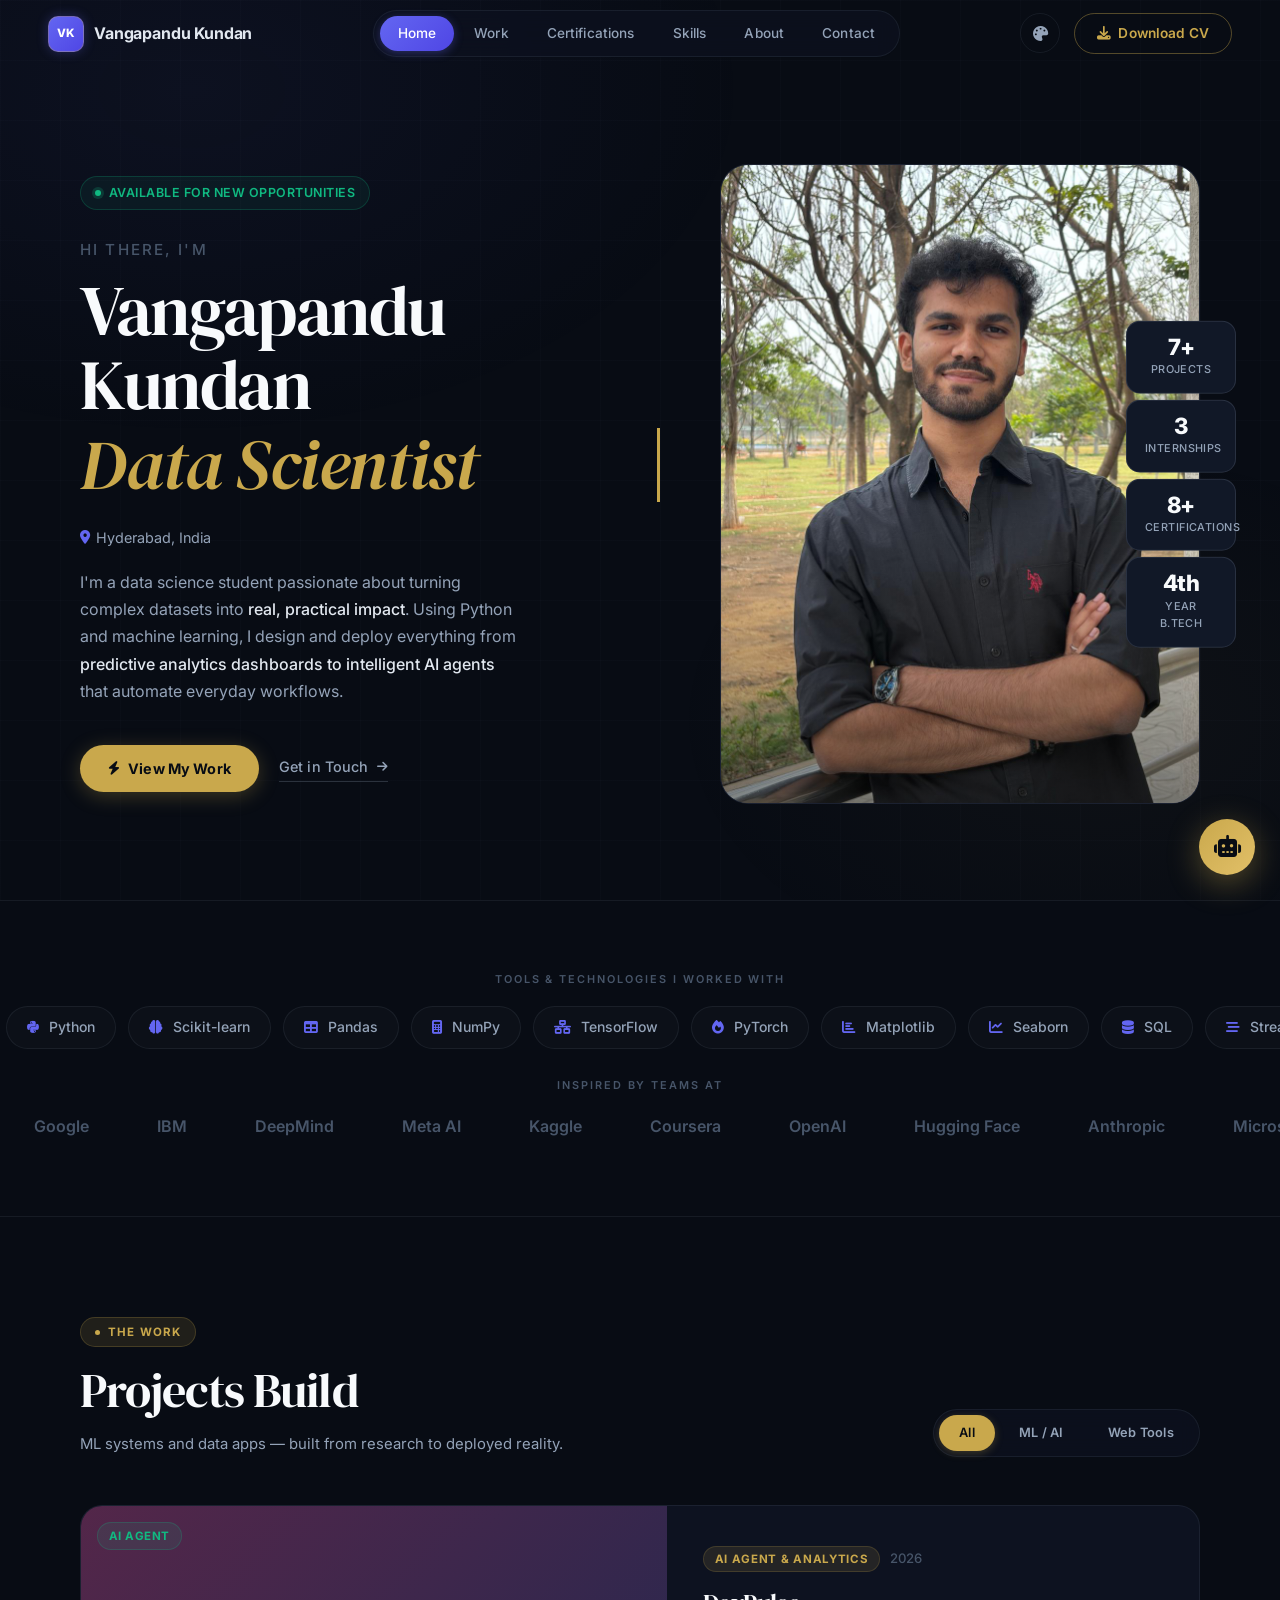
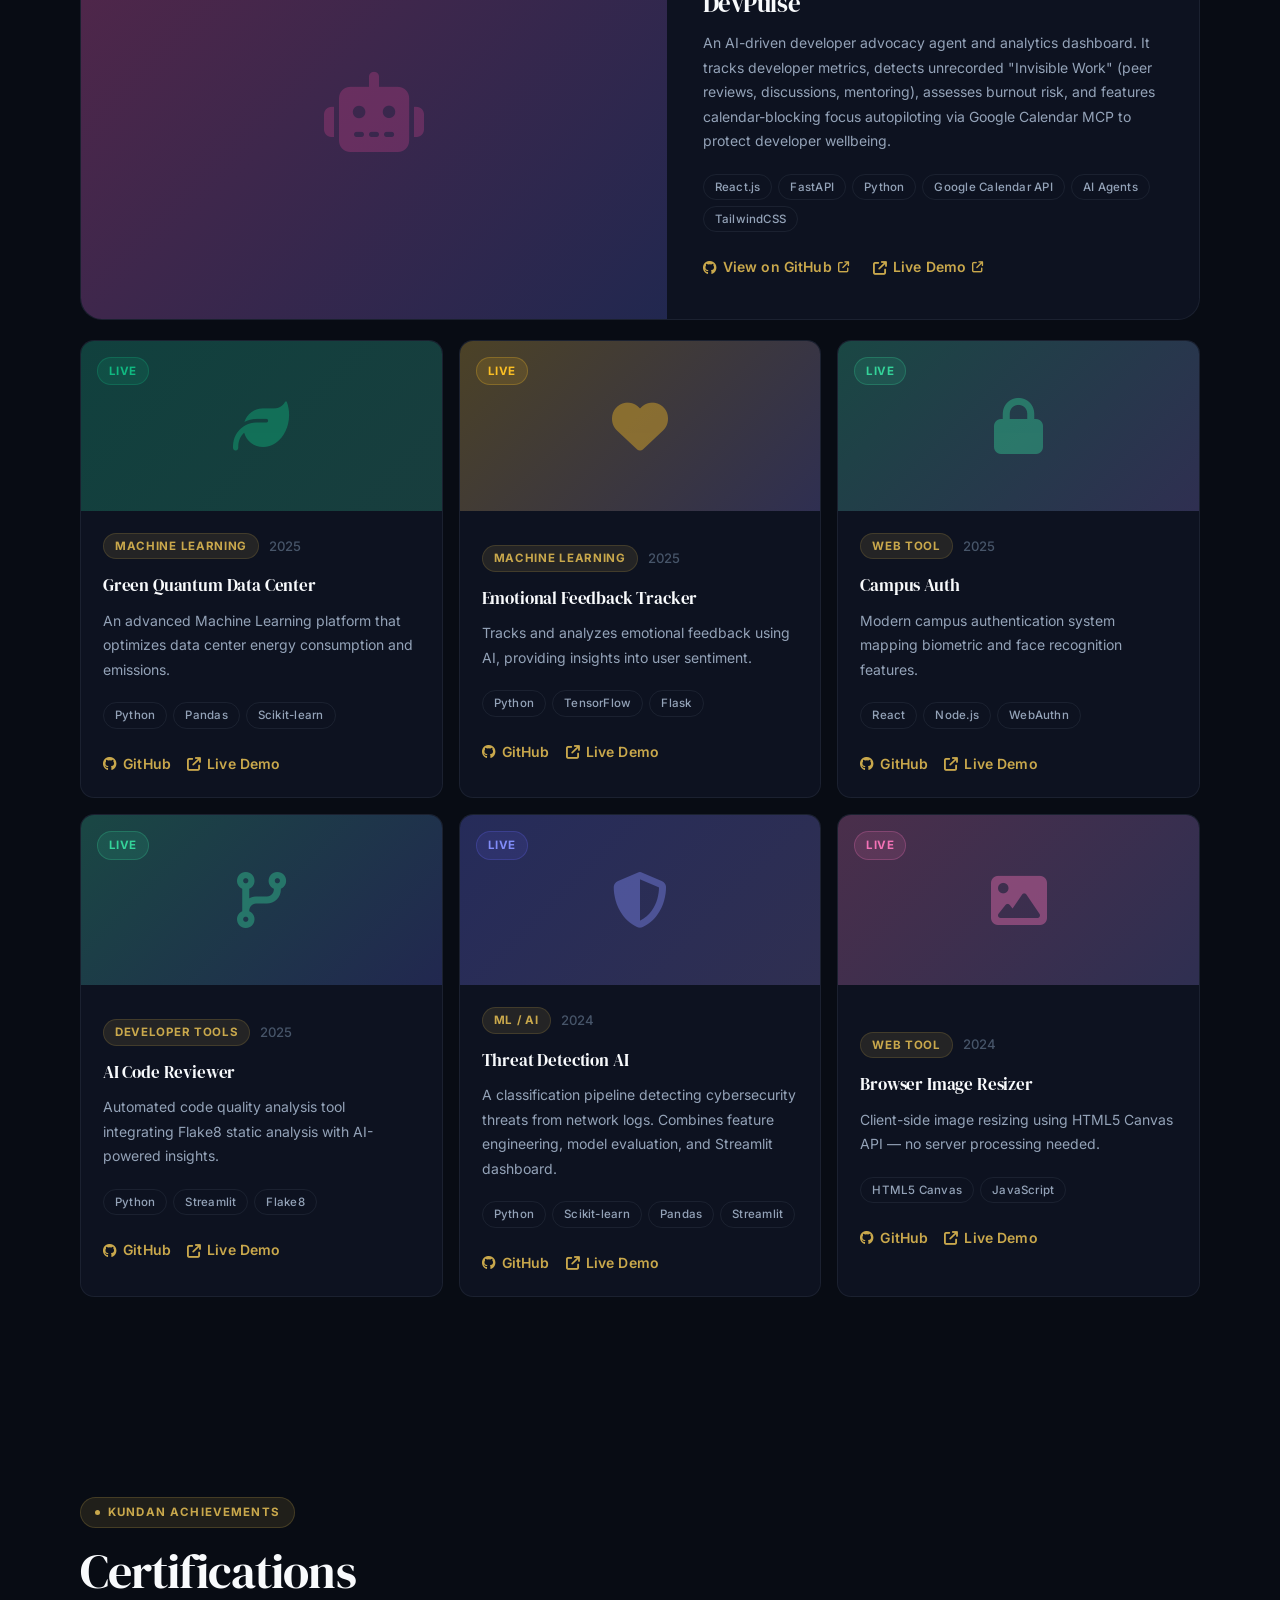
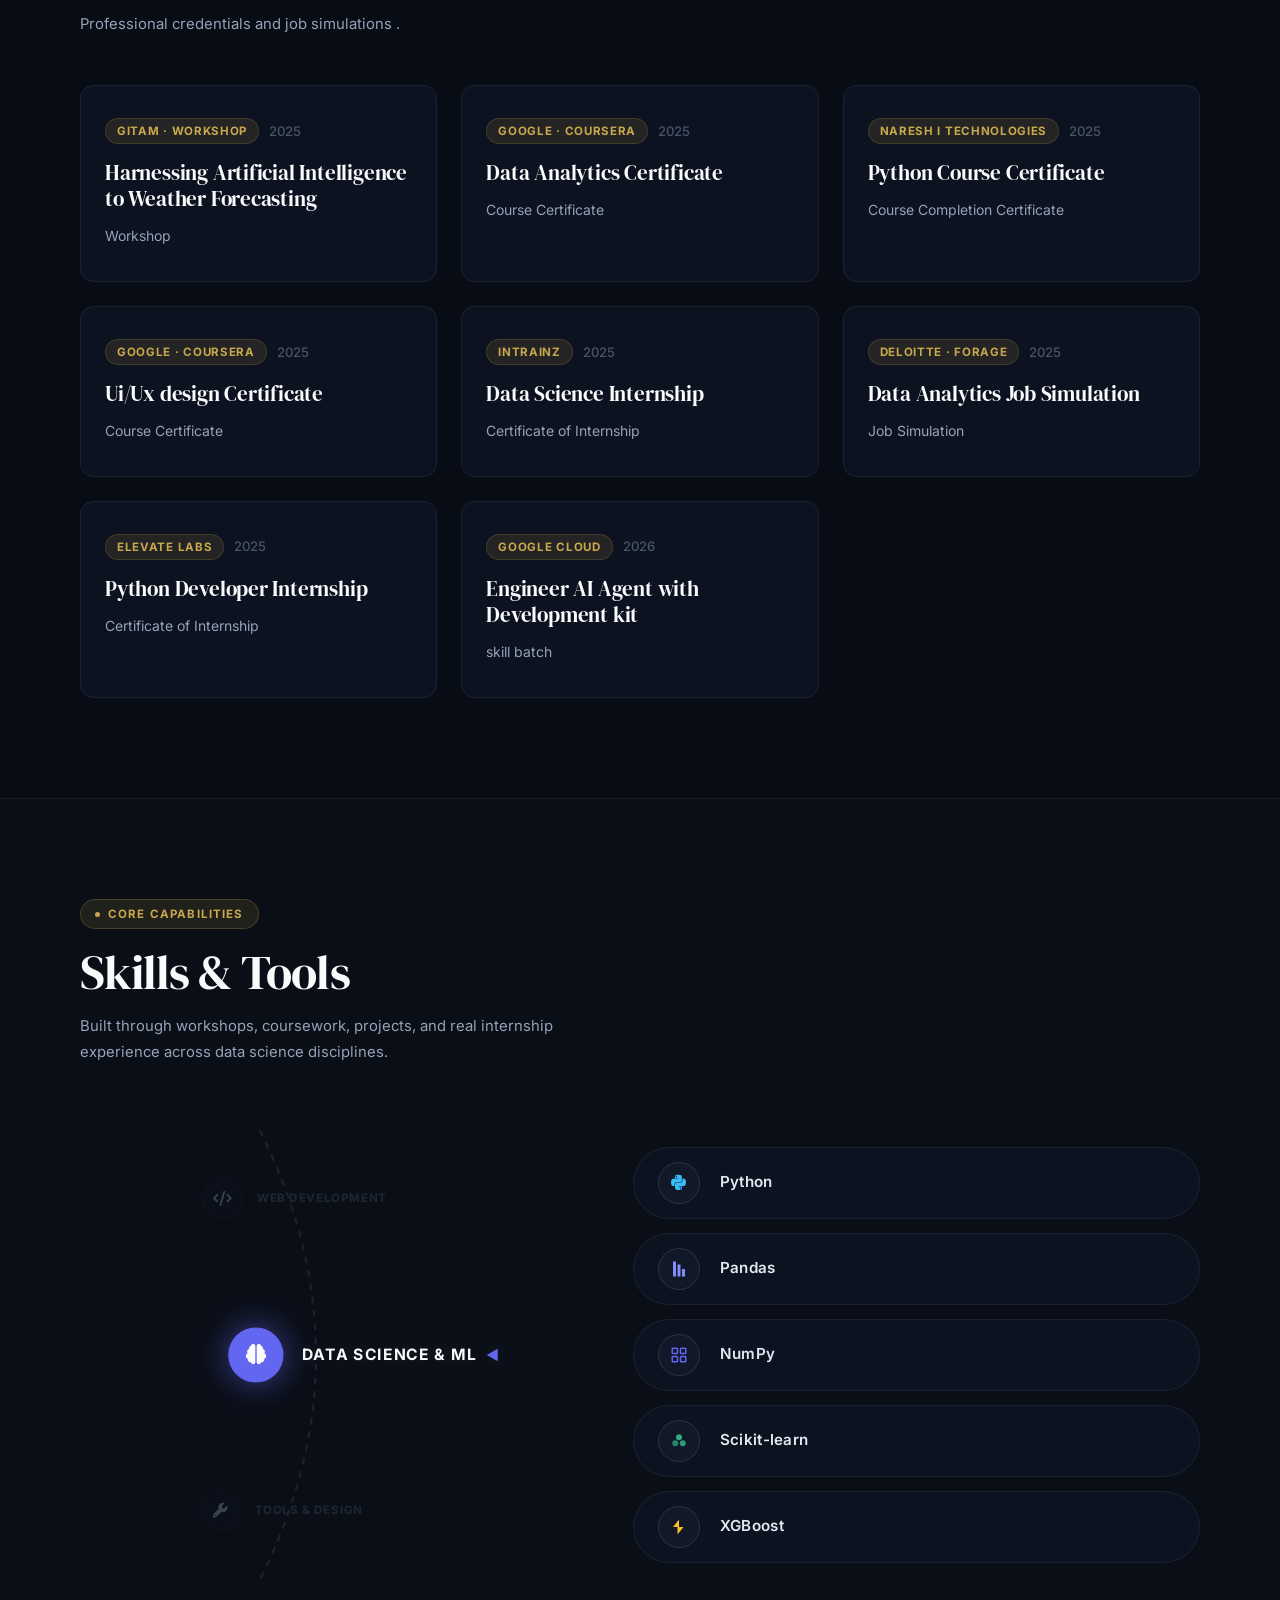
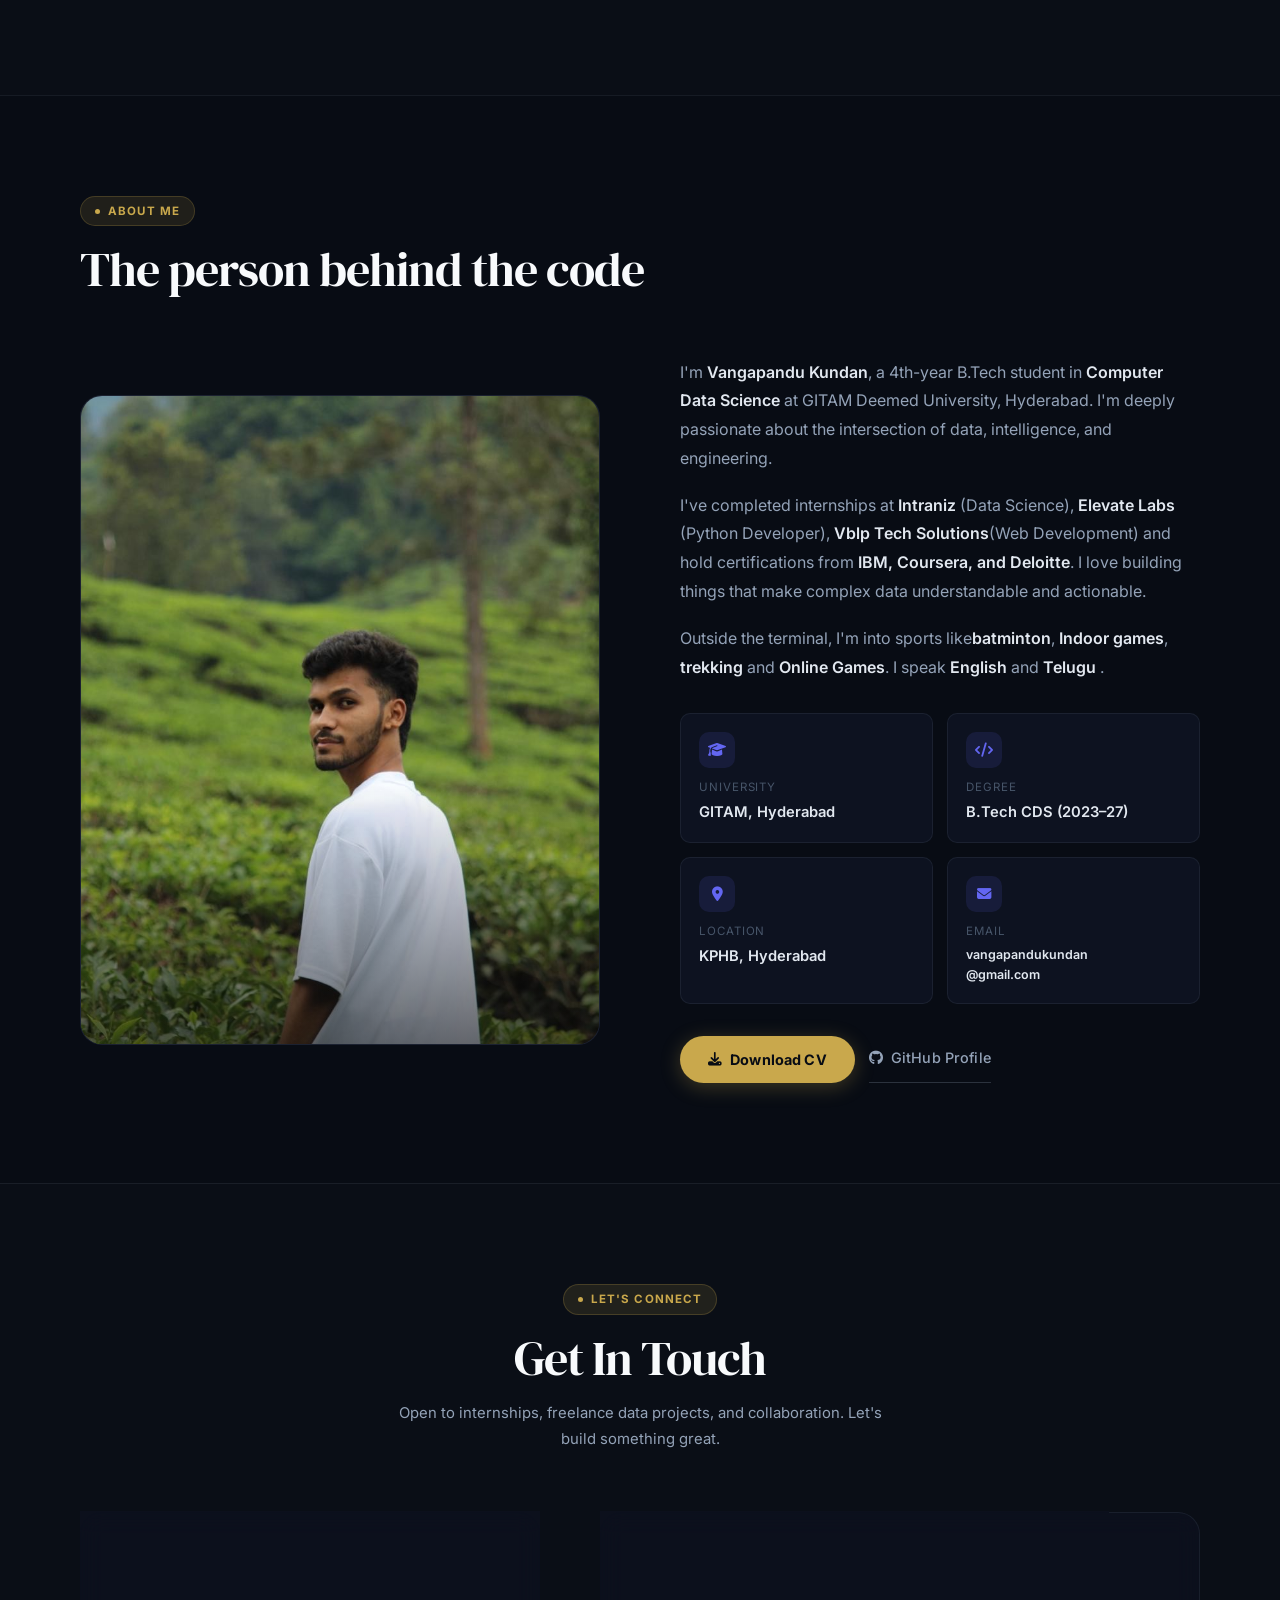
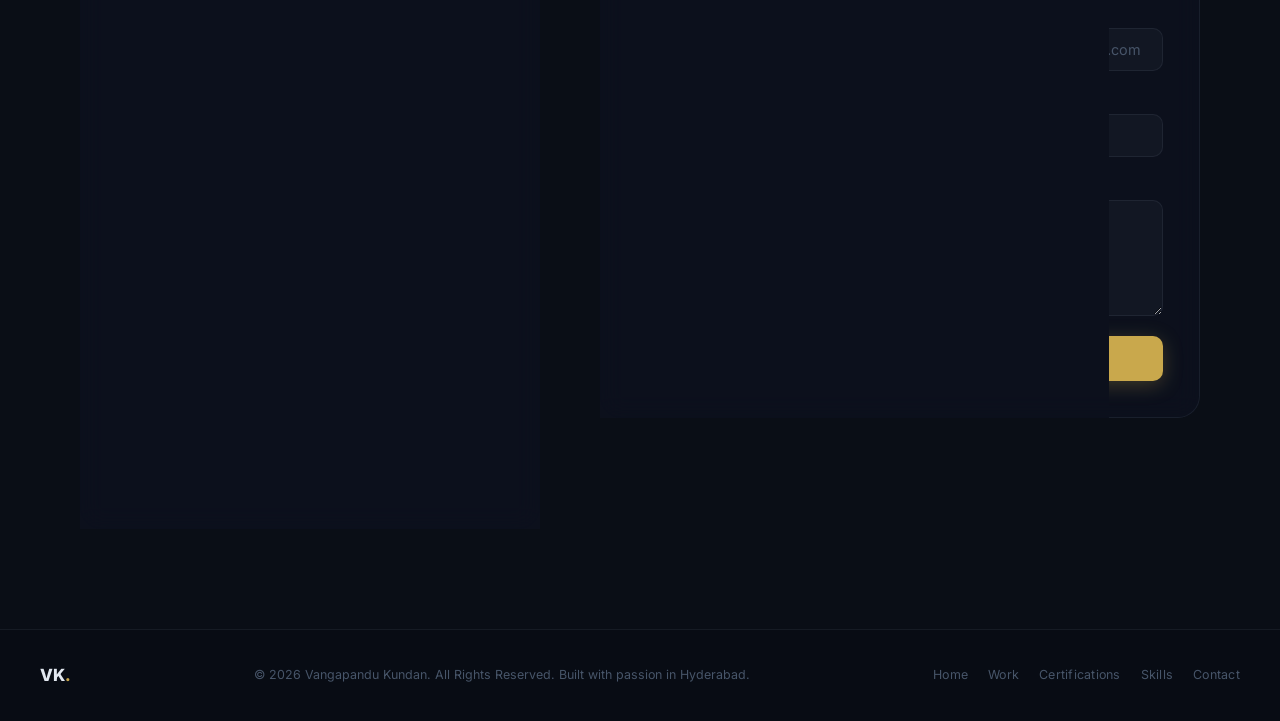
==== commit e79fe4bb: "Update portfolio site" ====
--- a/index.html
+++ b/index.html
@@ -909,4 +909,4 @@
   <script src="js/script.js"></script>
 </body>
 
-</html>
+</html>
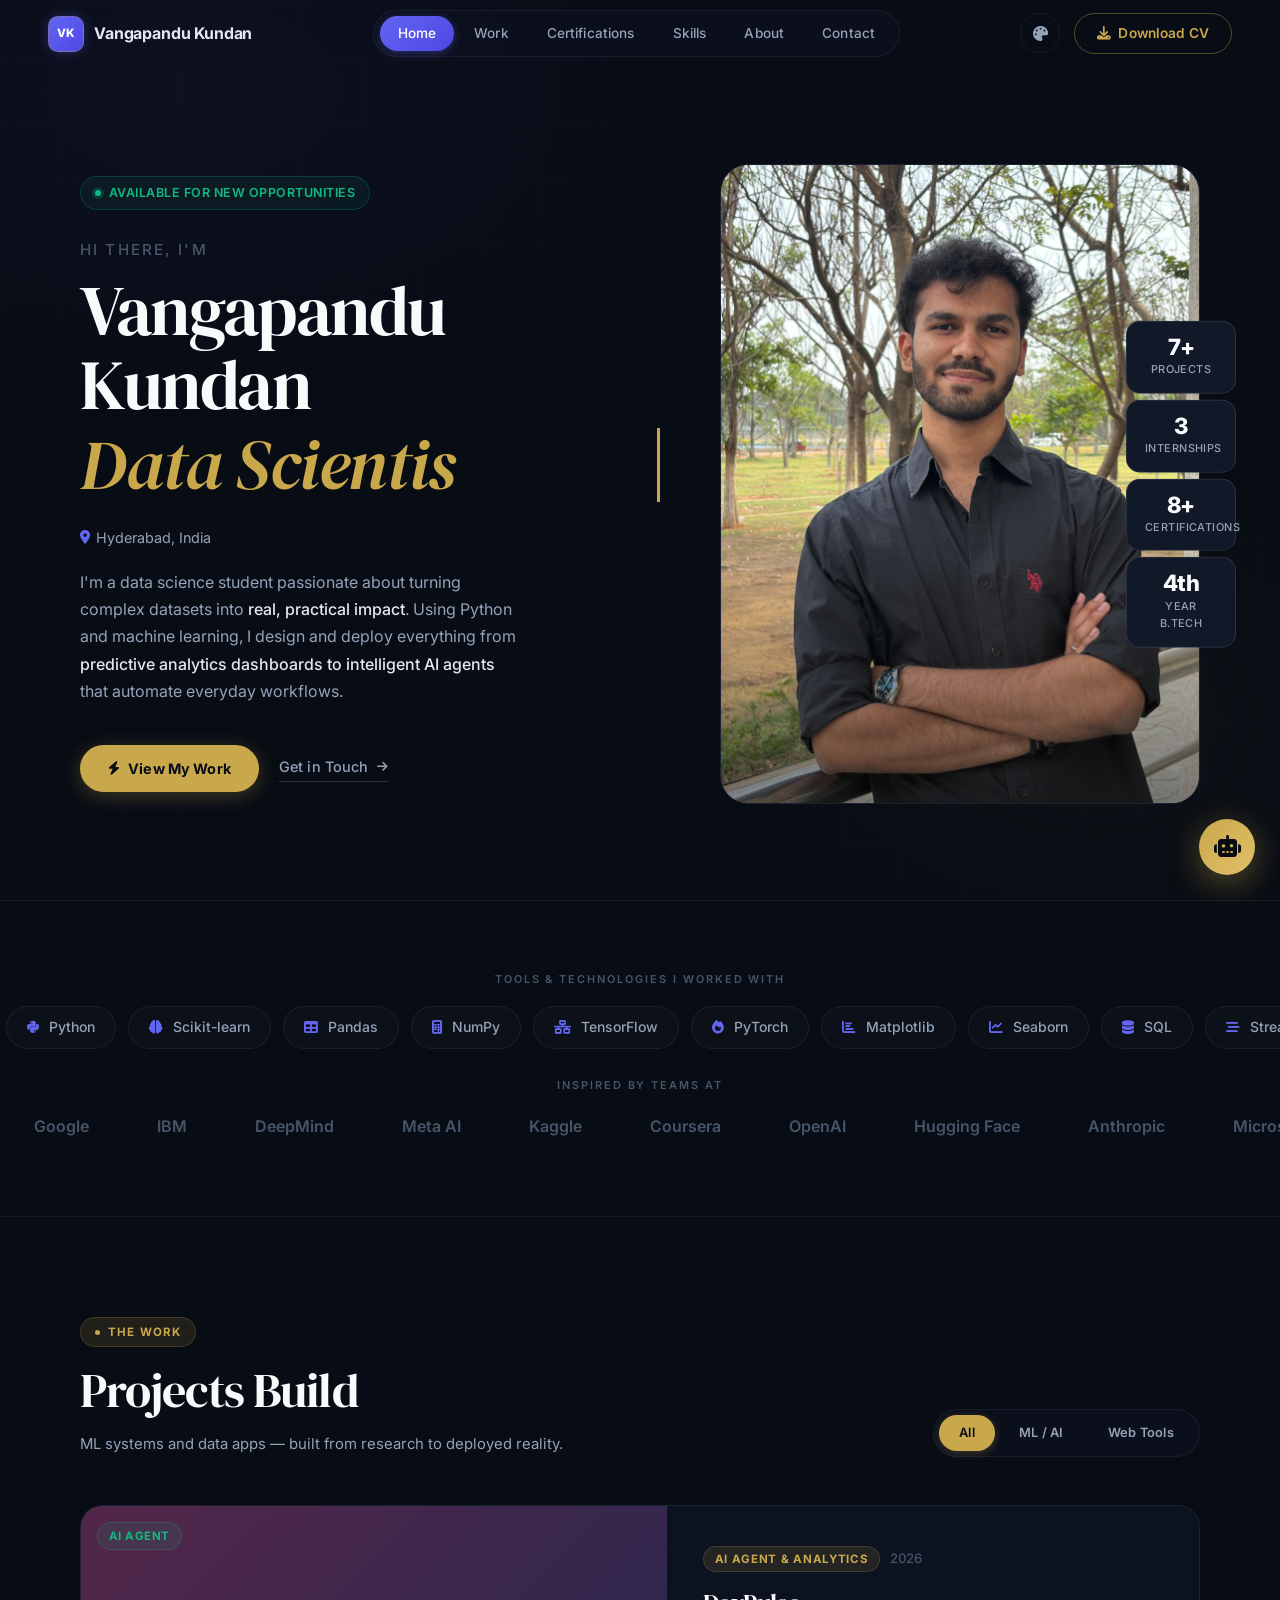
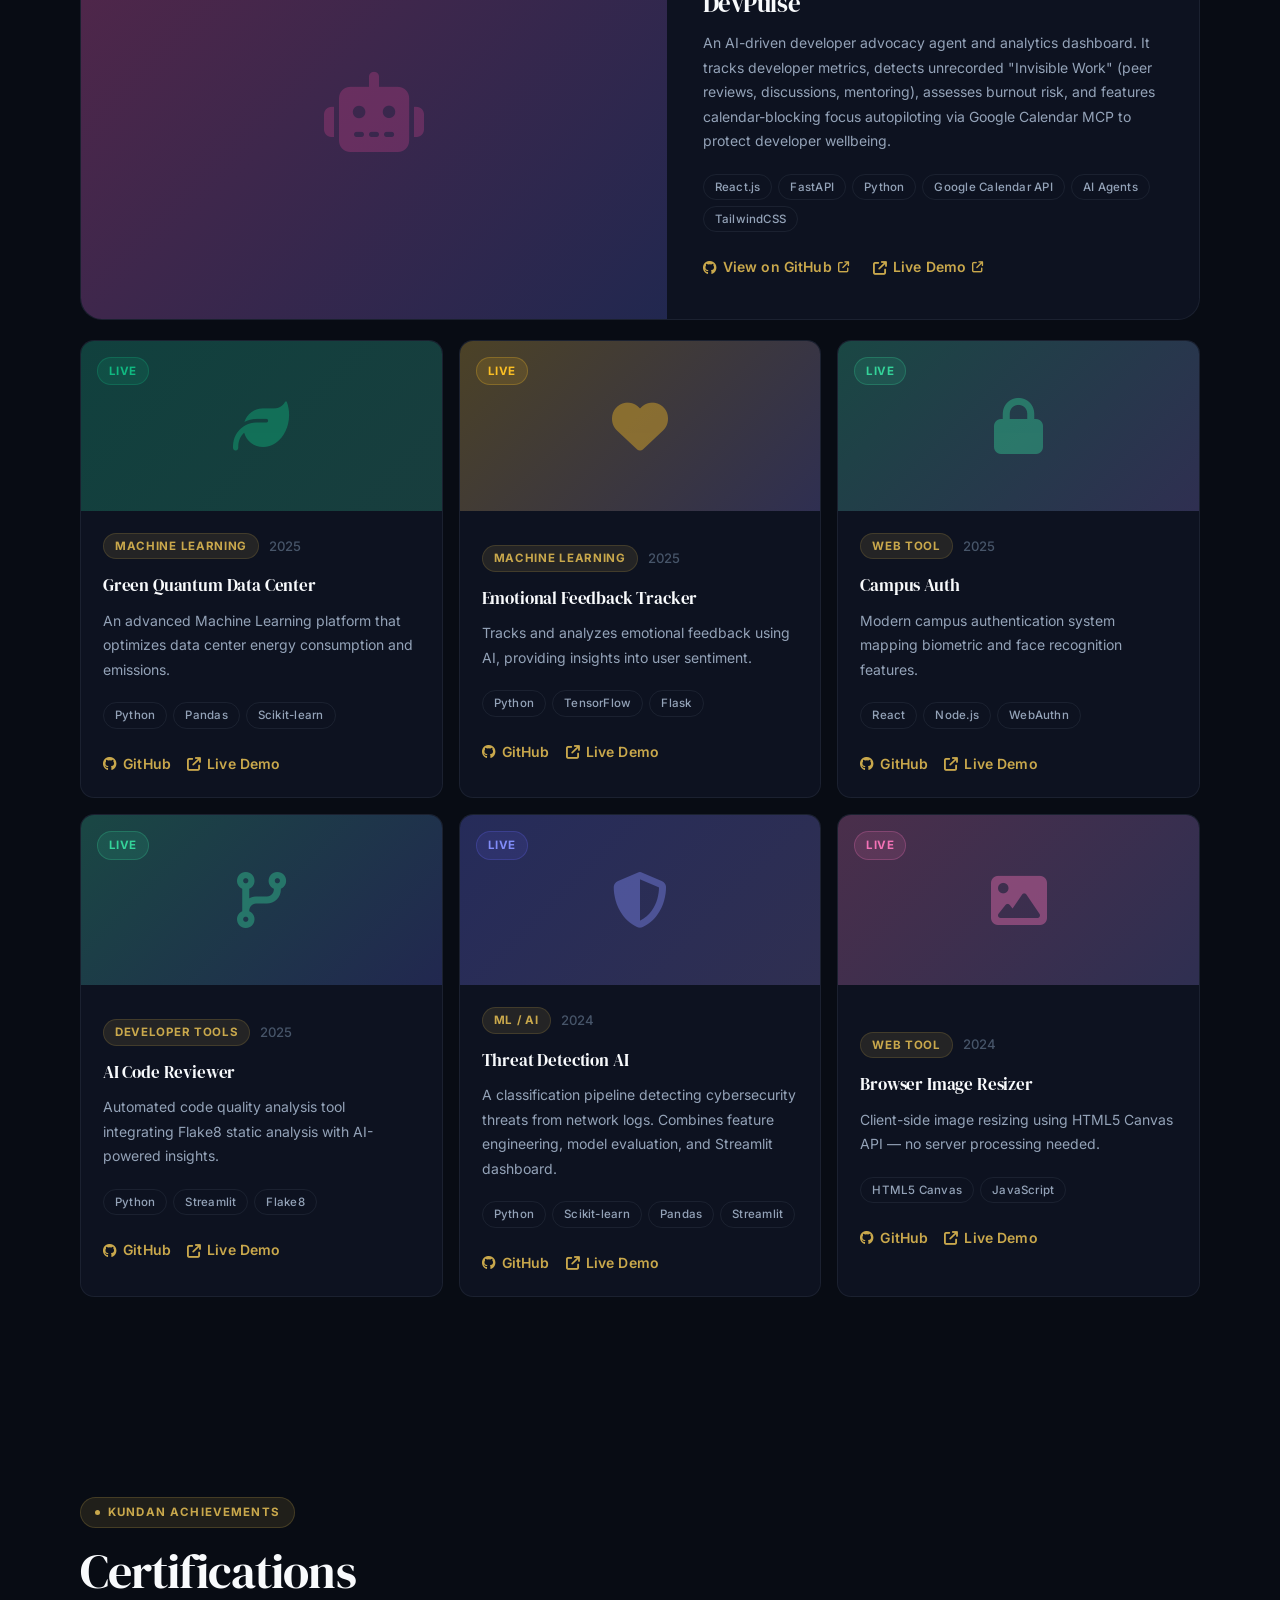
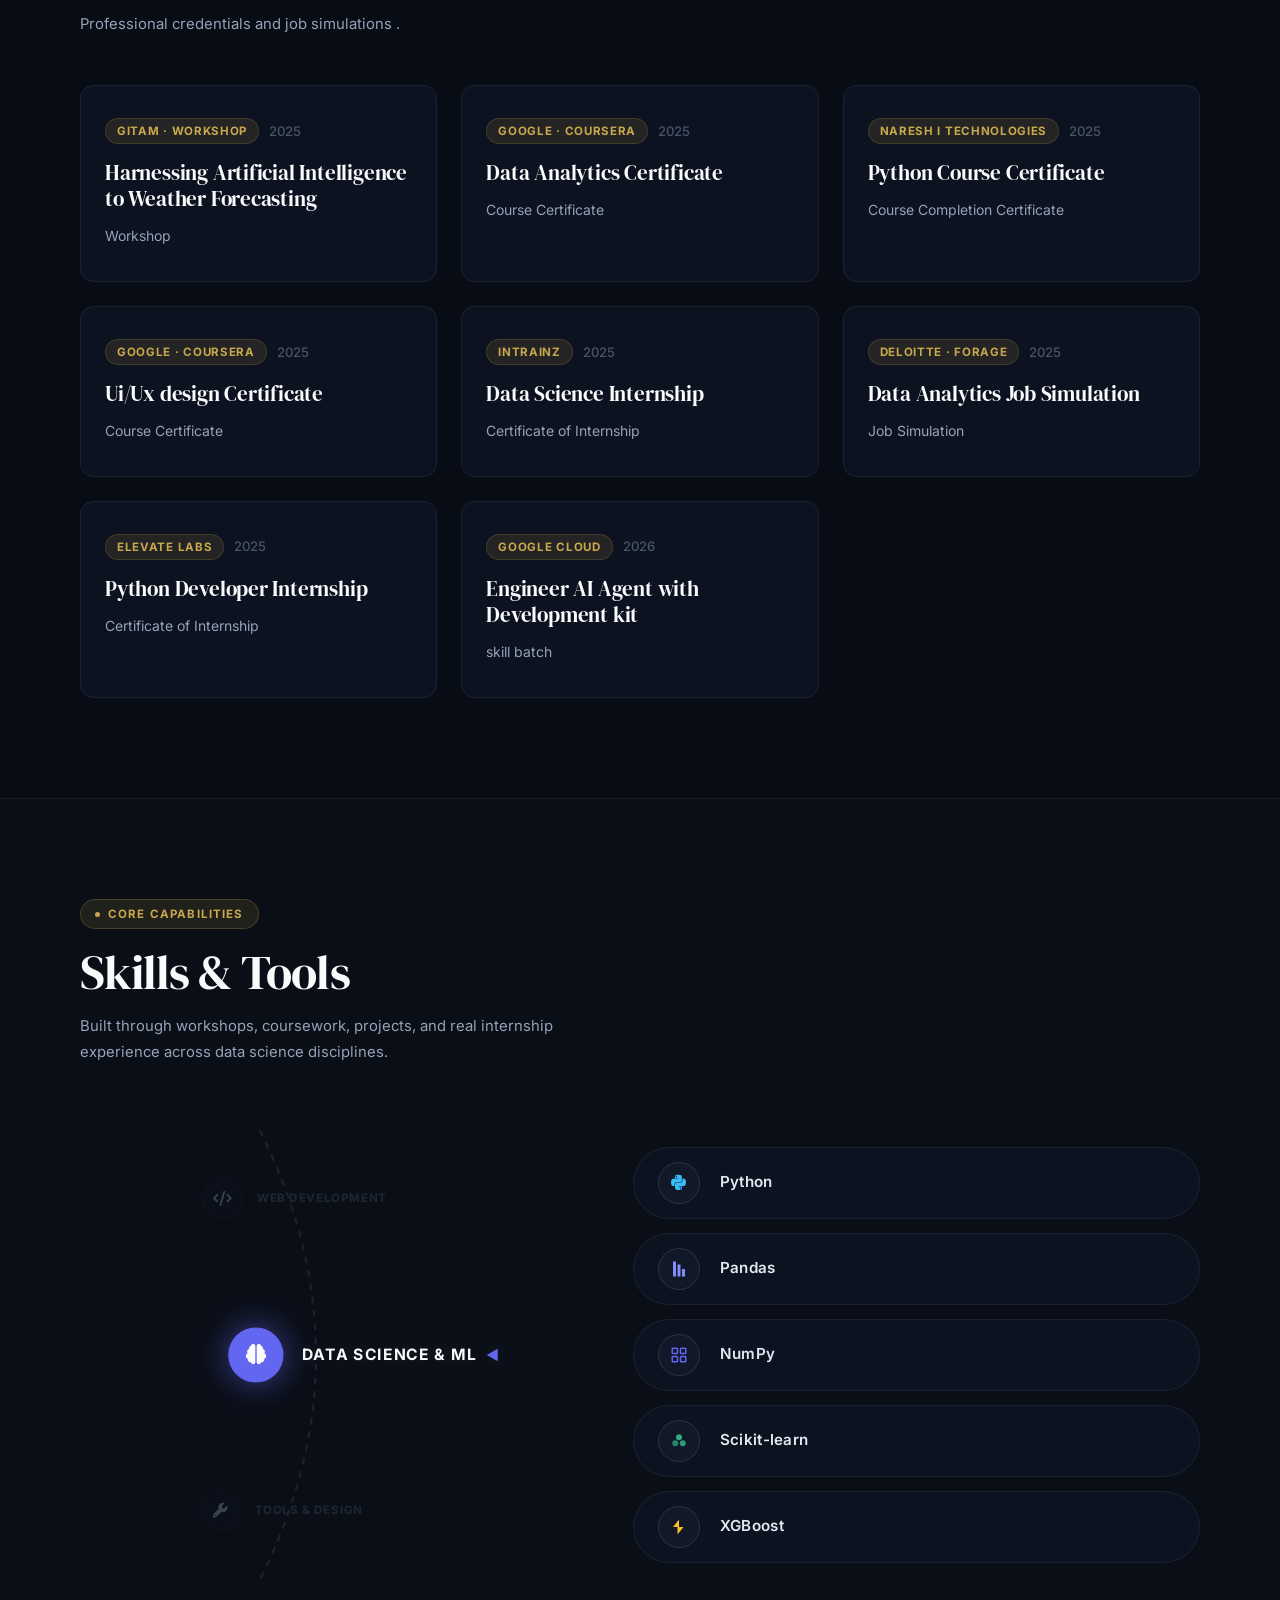
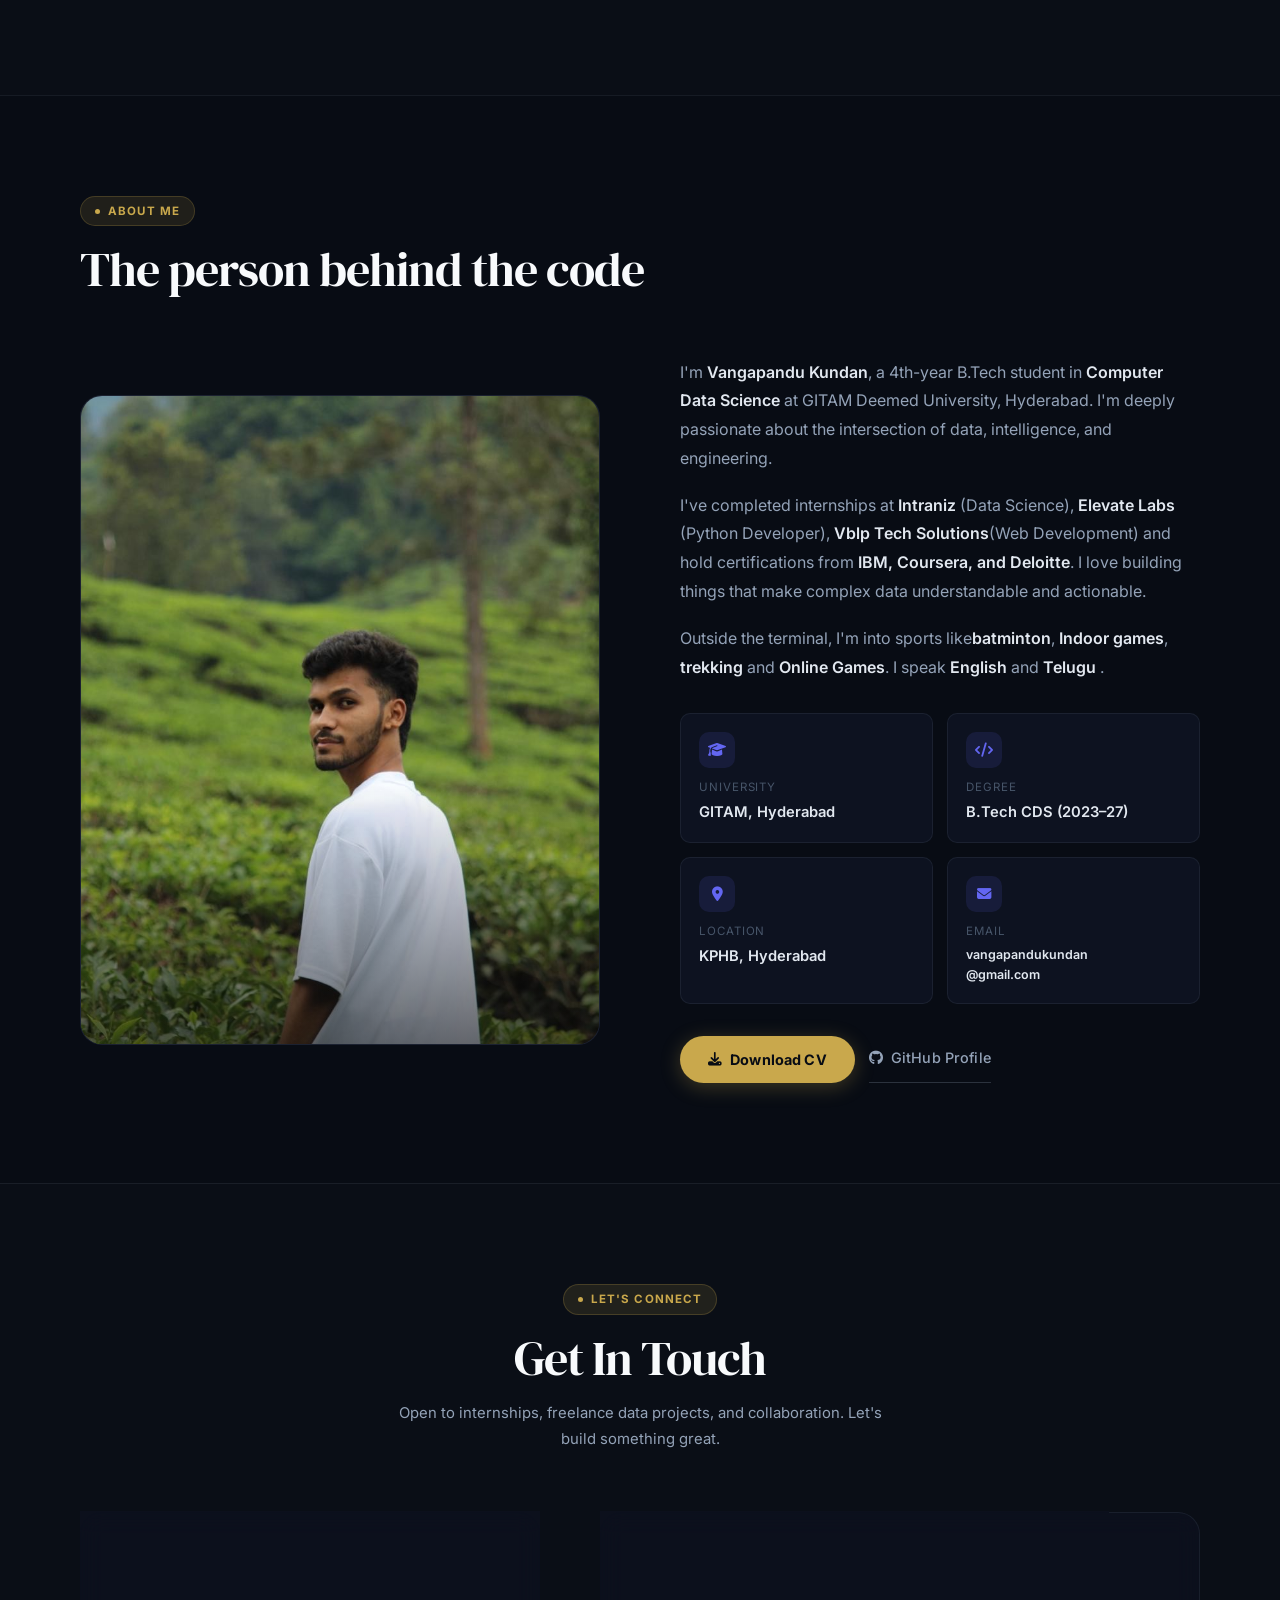
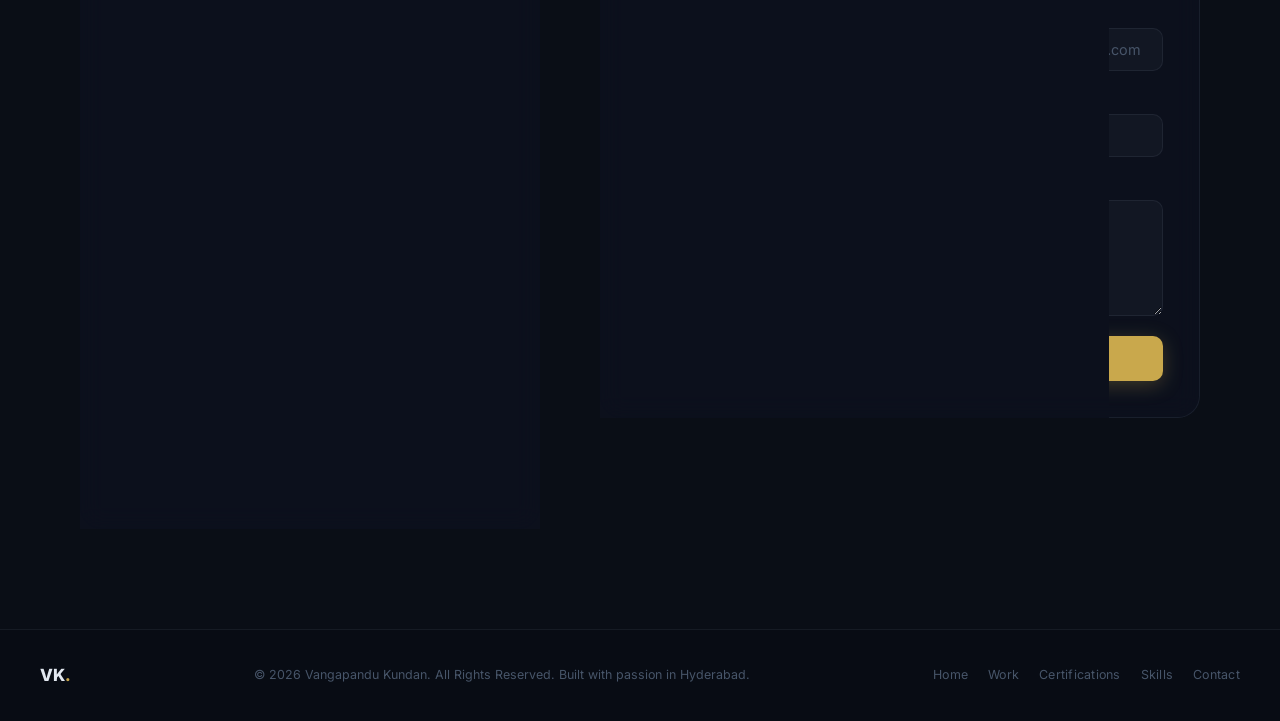
==== commit 6bef0fb5: "Fix resume download links" ====
--- a/index.html
+++ b/index.html
@@ -37,7 +37,7 @@
     <a href="#skills">Skills</a>
     <a href="#about">About</a>
     <a href="#contact">Contact</a>
-    <a href="files/Vangapandu_Kundan_Resume.pdf" download
+    <a href="files/Vangapandu%20Kundan%20Resume.pdf" download
       style="margin-top:20px; background:var(--purple); color:white; padding:13px 20px; border-radius:100px; text-align:center; font-weight:700;">
       <i class="fas fa-download"></i> Download CV
     </a>
@@ -77,7 +77,7 @@
         </div>
       </div>
 
-      <a href="files/Vangapandu_Kundan_Resume.pdf" download class="hire-btn" id="hire-btn">
+      <a href="files/Vangapandu%20Kundan%20Resume.pdf" download class="hire-btn" id="hire-btn">
         <i class="fas fa-download"></i> Download CV
       </a>
       <div class="hamburger" id="hamburger" role="button" tabindex="0" aria-label="Open menu">
@@ -718,7 +718,7 @@
             </div>
 
             <div style="margin-top:32px; display:flex; gap:14px; flex-wrap:wrap;">
-              <a href="files/Vangapandu_Kundan_Resume.pdf" download class="btn-primary" id="about-dl-btn">
+              <a href="files/Vangapandu%20Kundan%20Resume.pdf" download class="btn-primary" id="about-dl-btn">
                 <i class="fas fa-download"></i> Download CV
               </a>
               <a href="https://github.com/vangapandukundan" target="_blank" class="btn-ghost" id="about-gh-btn">
@@ -909,4 +909,4 @@
   <script src="js/script.js"></script>
 </body>
 
-</html>+</html>
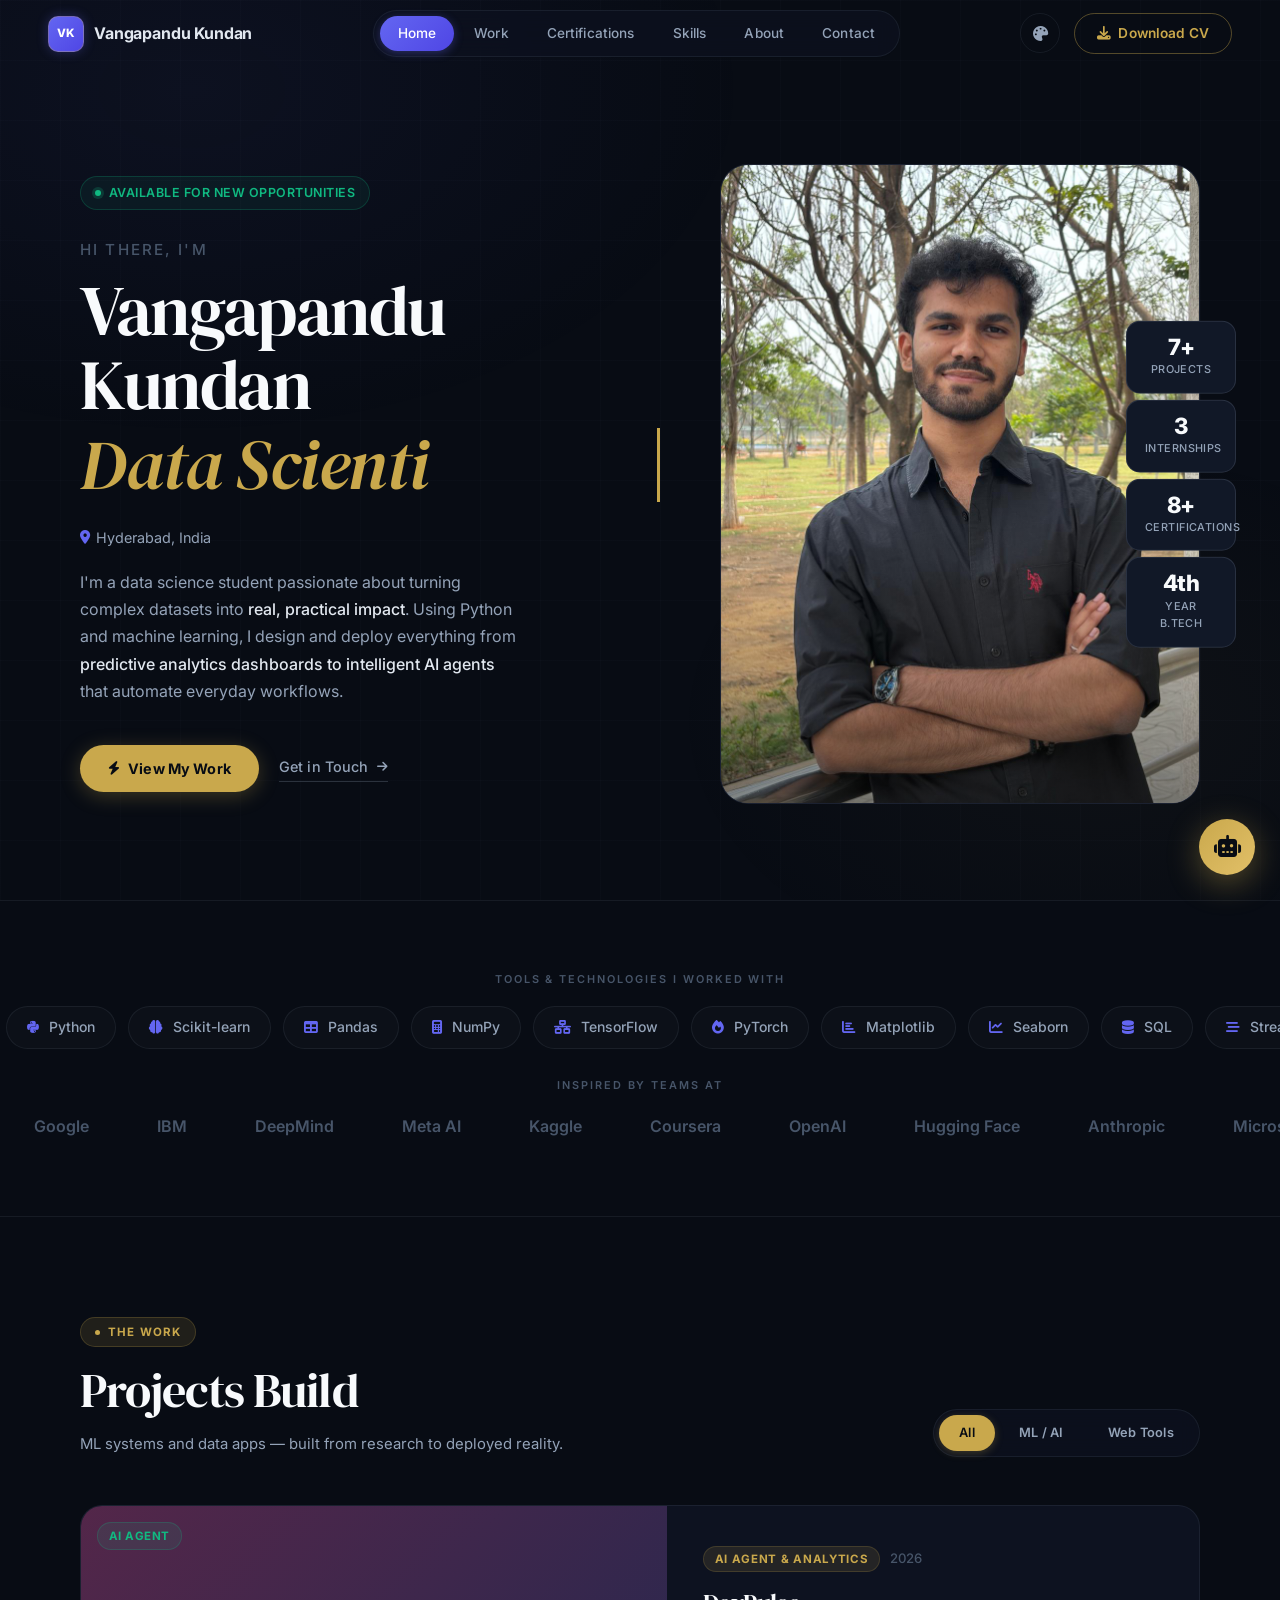
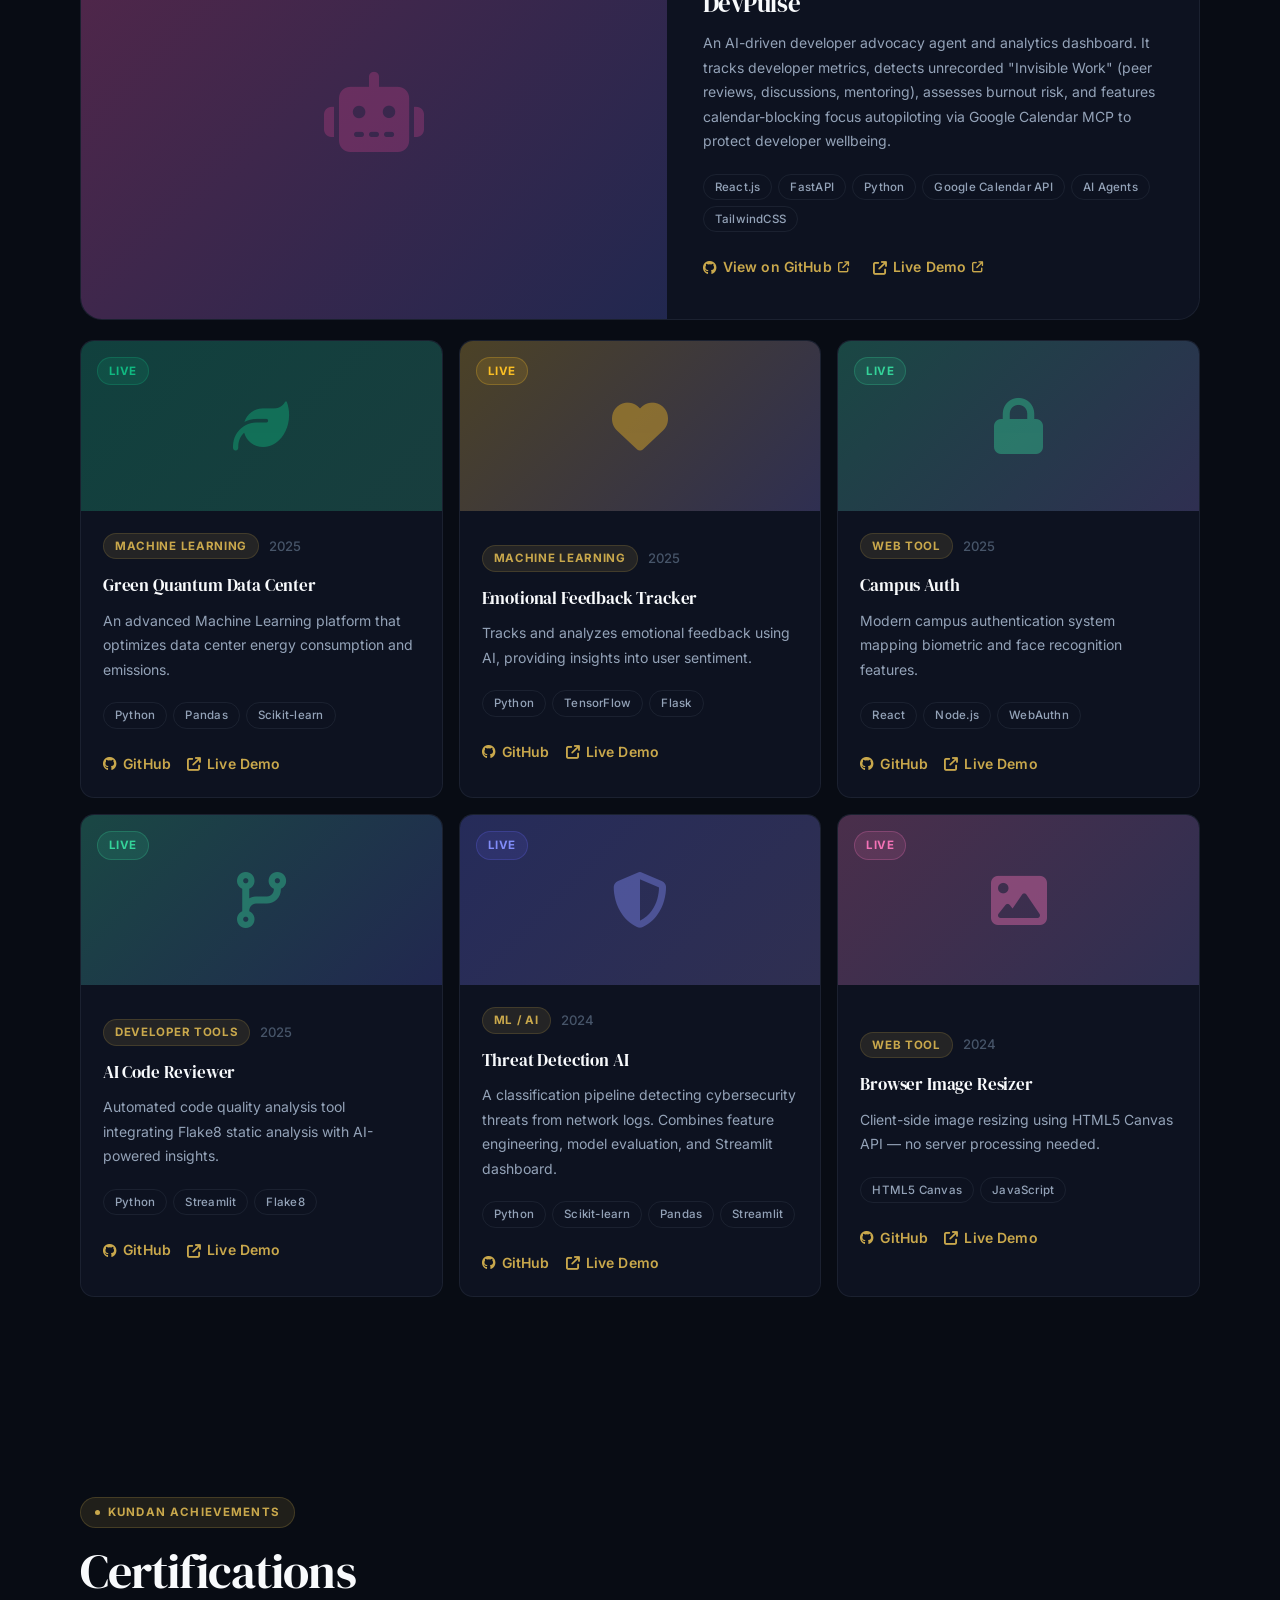
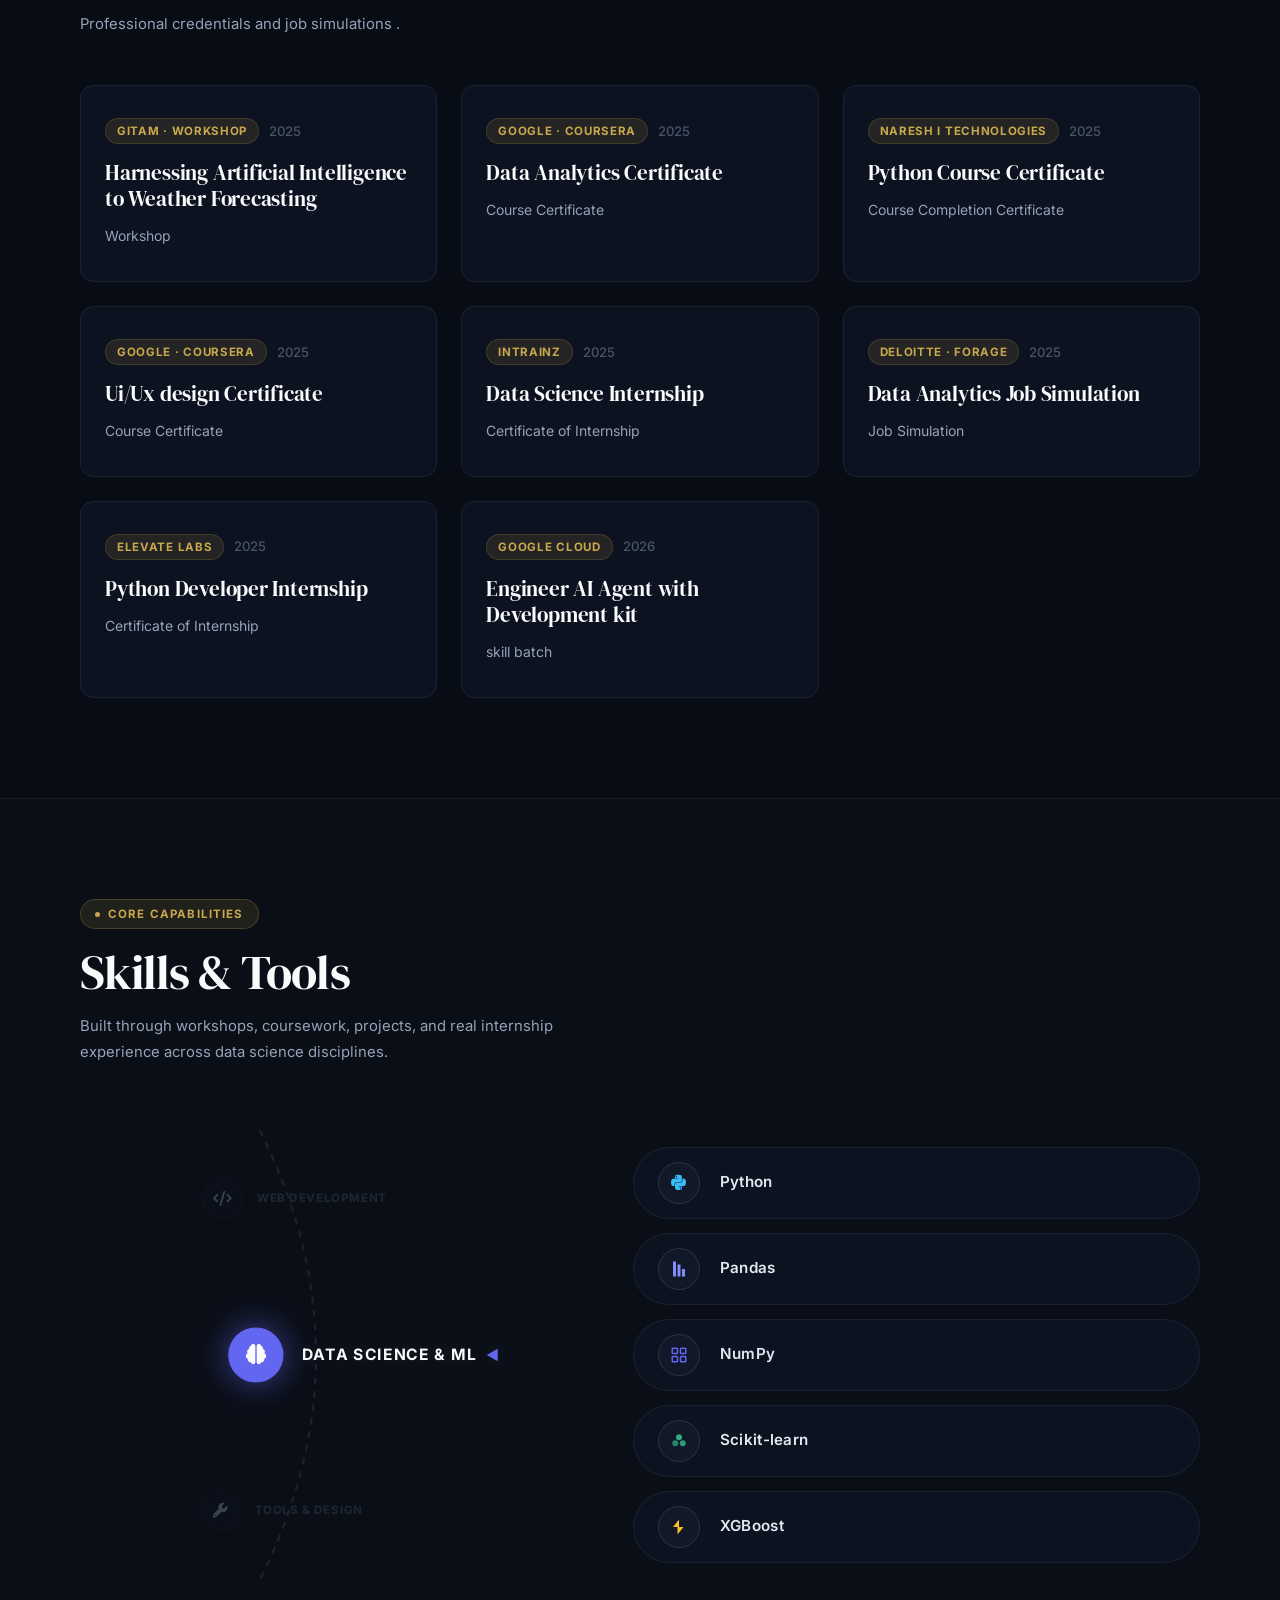
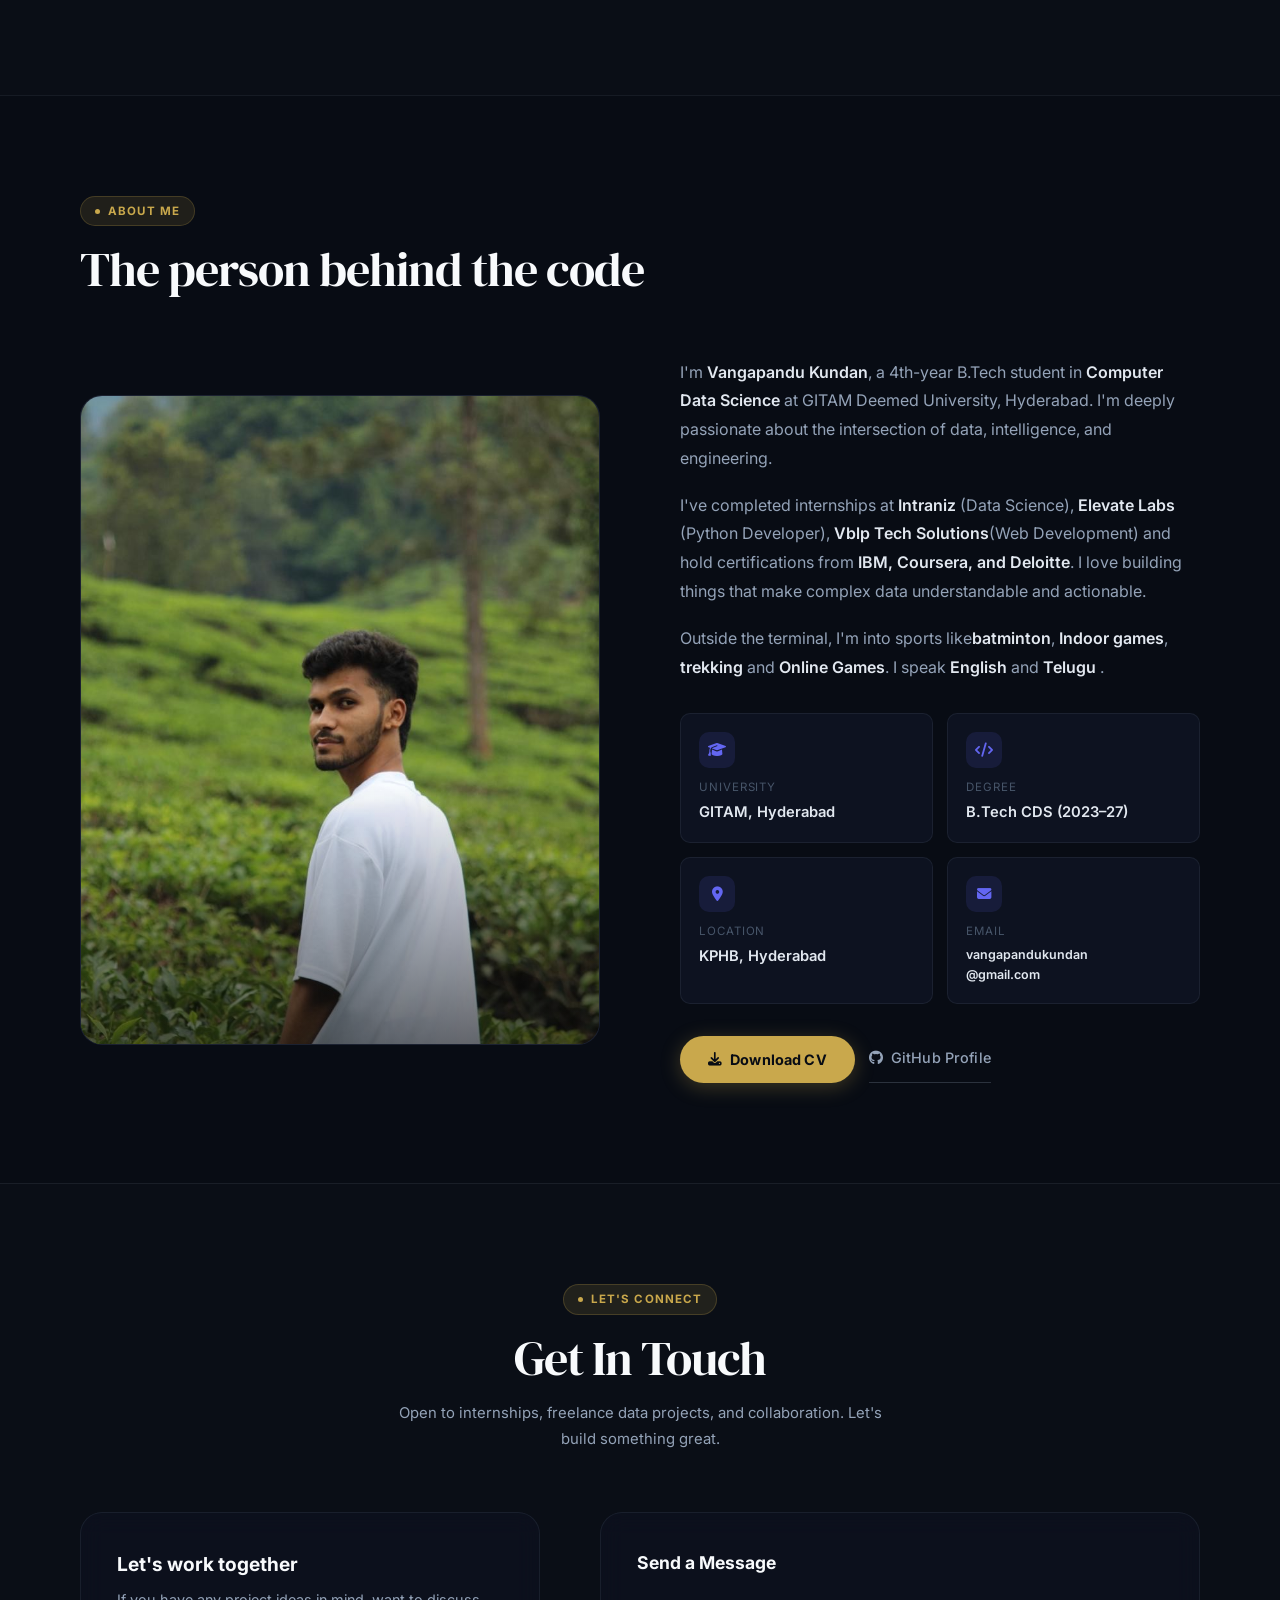
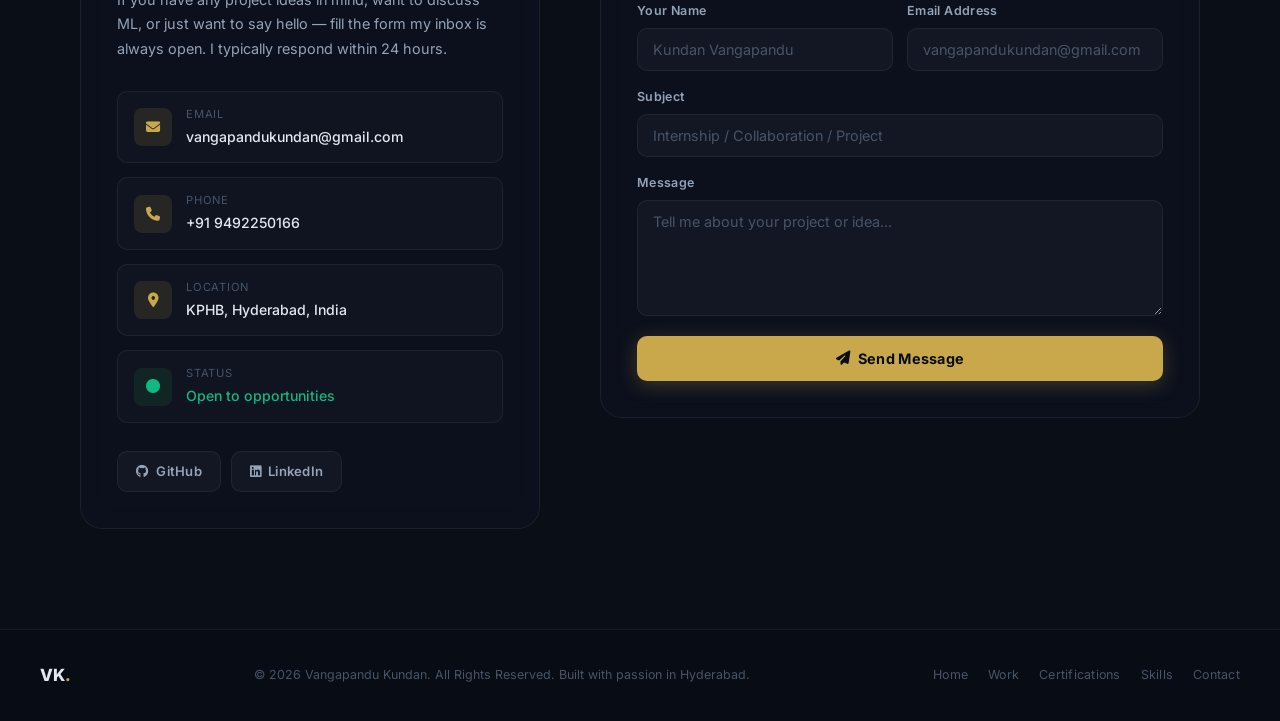
==== commit f6871794: "Fix resume download path and normalize filename" ====
--- a/index.html
+++ b/index.html
@@ -37,7 +37,7 @@
     <a href="#skills">Skills</a>
     <a href="#about">About</a>
     <a href="#contact">Contact</a>
-    <a href="files/Vangapandu%20Kundan%20Resume.pdf" download
+    <a href="files/Vangapandu_Kundan_Resume.pdf" download
       style="margin-top:20px; background:var(--purple); color:white; padding:13px 20px; border-radius:100px; text-align:center; font-weight:700;">
       <i class="fas fa-download"></i> Download CV
     </a>
@@ -77,7 +77,7 @@
         </div>
       </div>
 
-      <a href="files/Vangapandu%20Kundan%20Resume.pdf" download class="hire-btn" id="hire-btn">
+      <a href="files/Vangapandu_Kundan_Resume.pdf" download class="hire-btn" id="hire-btn">
         <i class="fas fa-download"></i> Download CV
       </a>
       <div class="hamburger" id="hamburger" role="button" tabindex="0" aria-label="Open menu">
@@ -718,7 +718,7 @@
             </div>
 
             <div style="margin-top:32px; display:flex; gap:14px; flex-wrap:wrap;">
-              <a href="files/Vangapandu%20Kundan%20Resume.pdf" download class="btn-primary" id="about-dl-btn">
+              <a href="files/Vangapandu_Kundan_Resume.pdf" download class="btn-primary" id="about-dl-btn">
                 <i class="fas fa-download"></i> Download CV
               </a>
               <a href="https://github.com/vangapandukundan" target="_blank" class="btn-ghost" id="about-gh-btn">
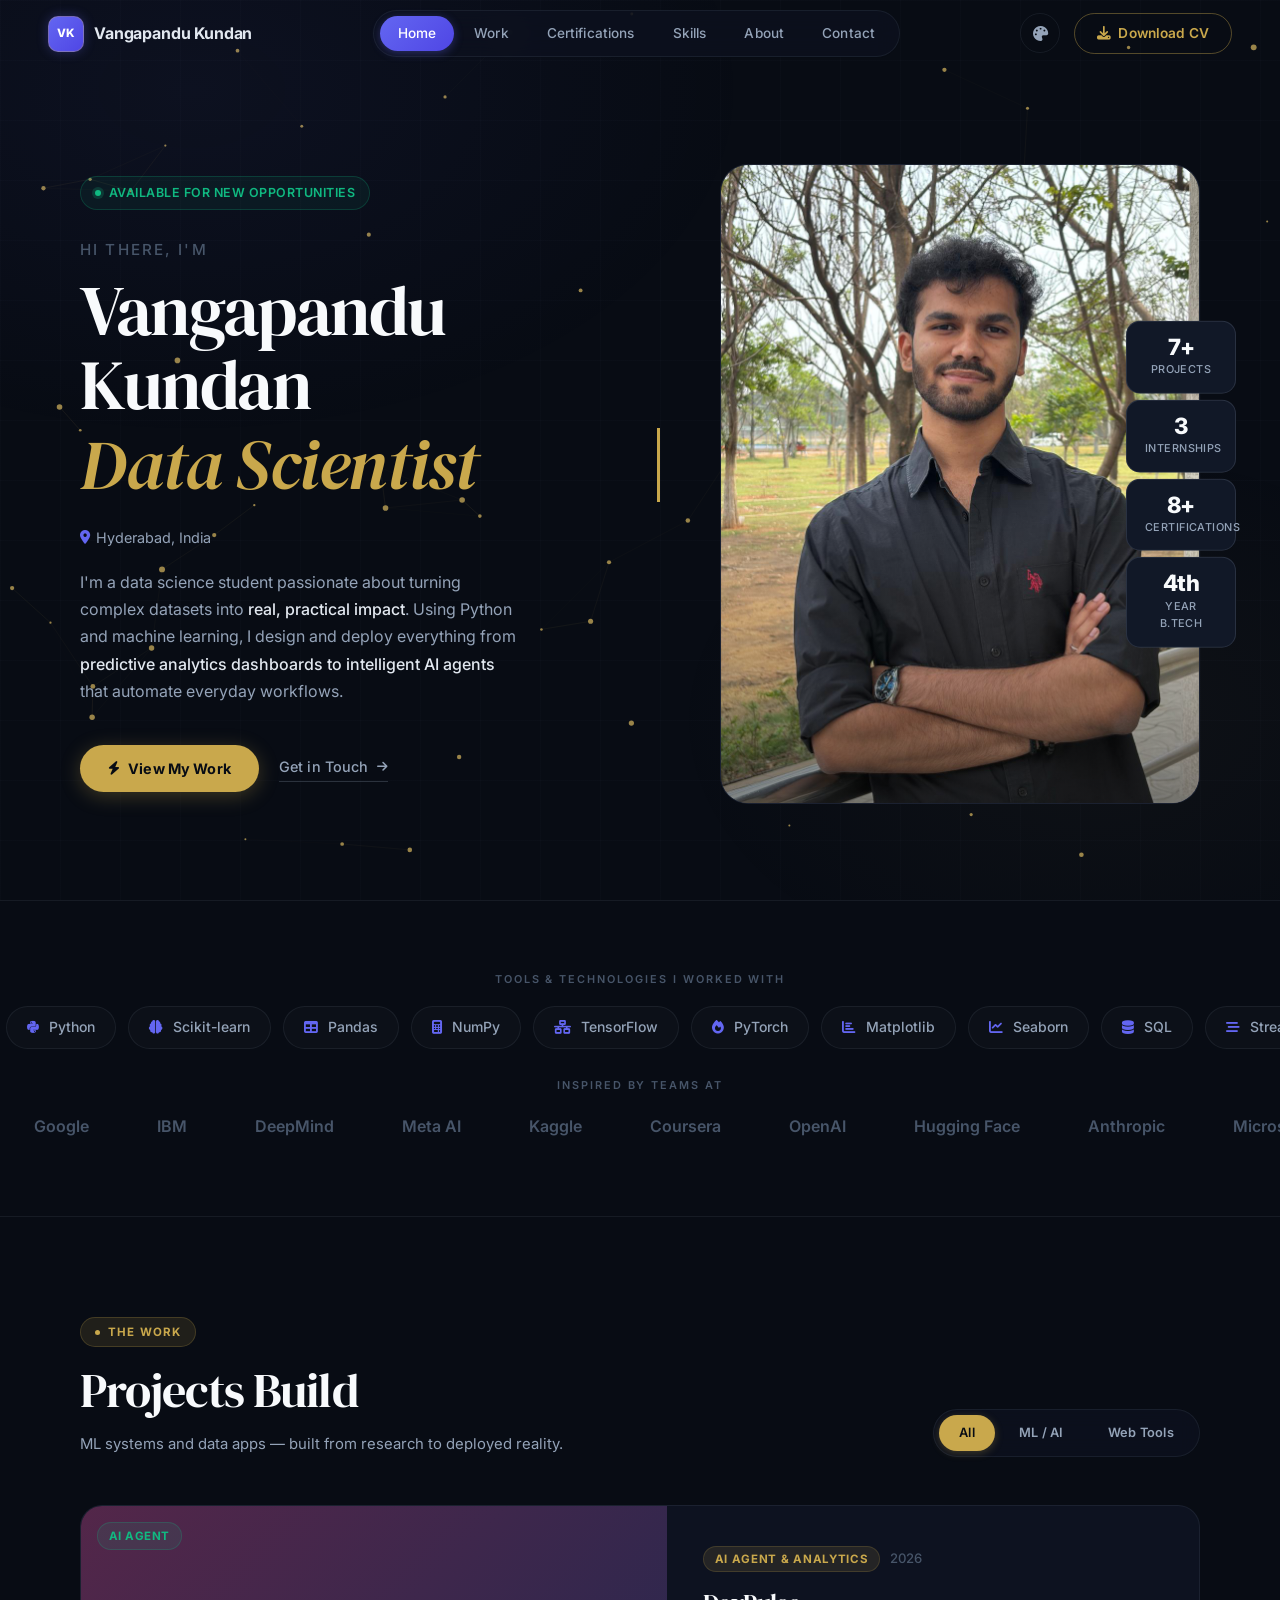
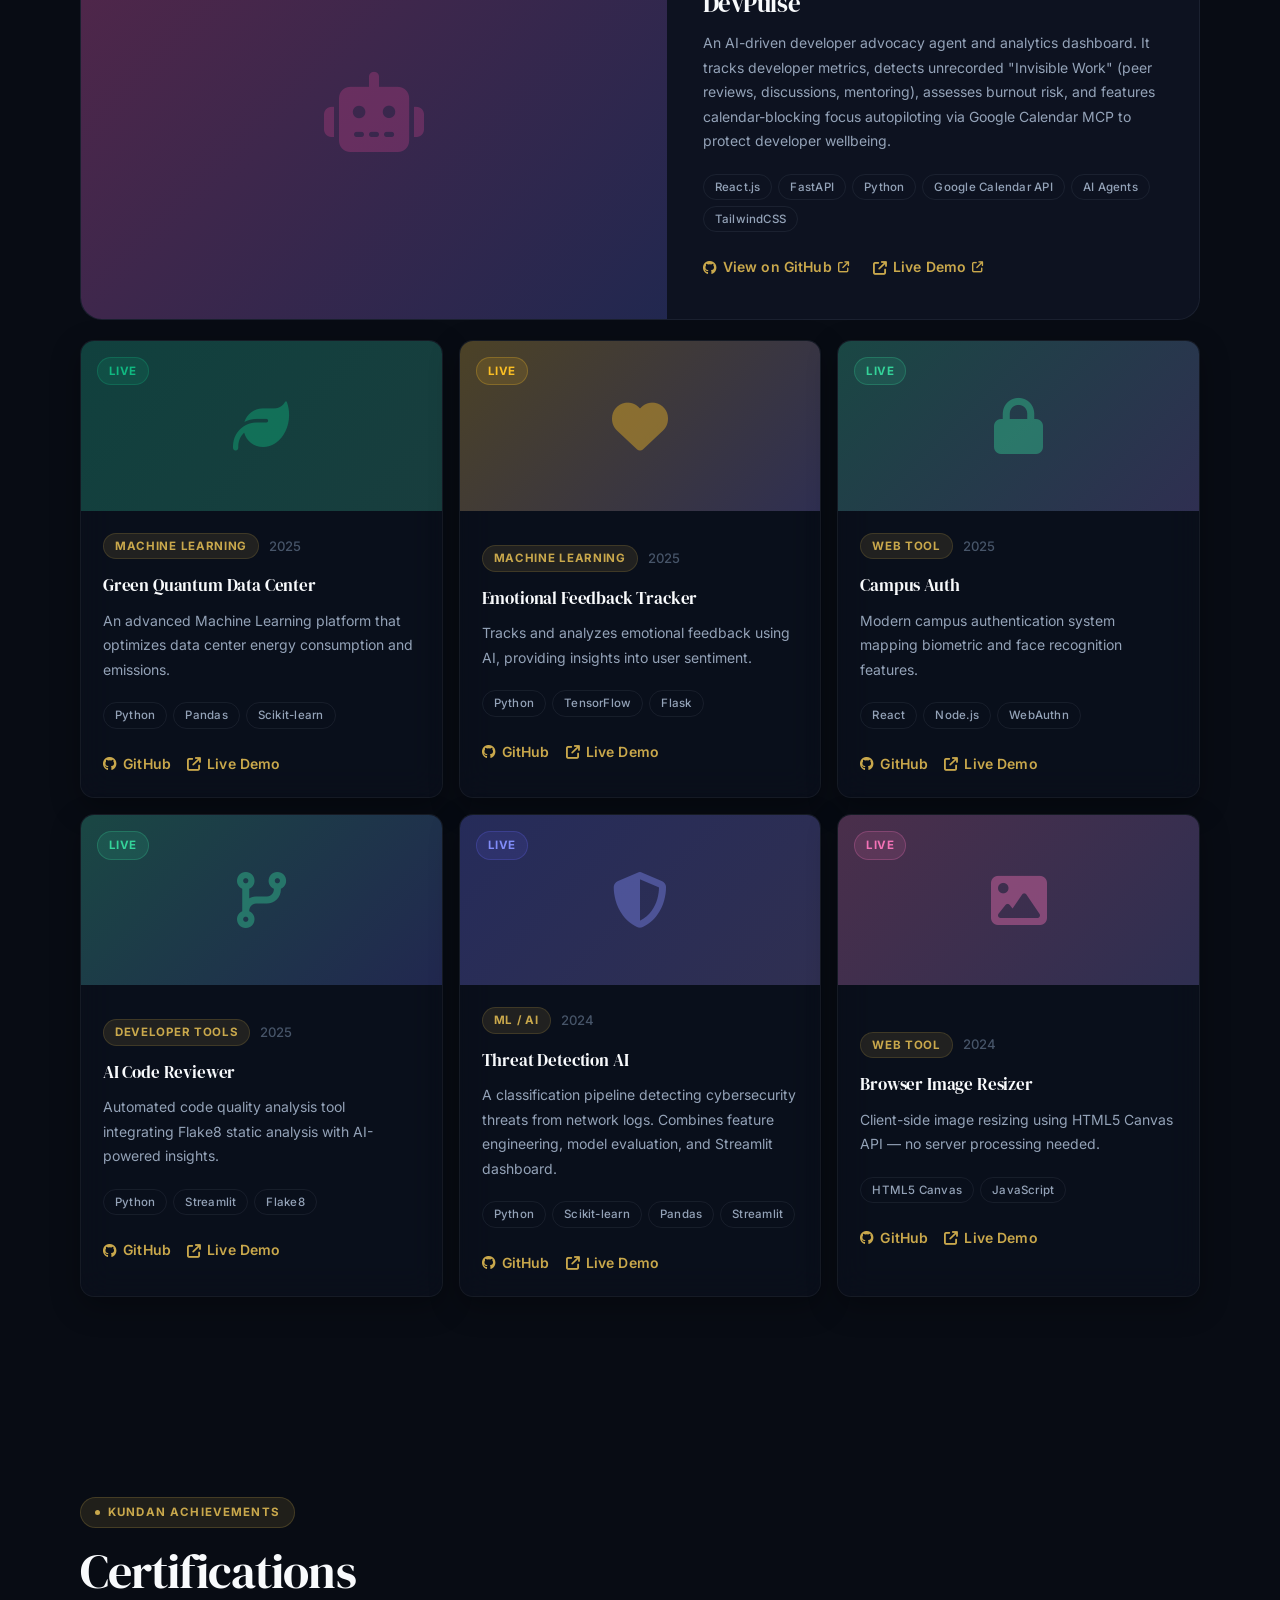
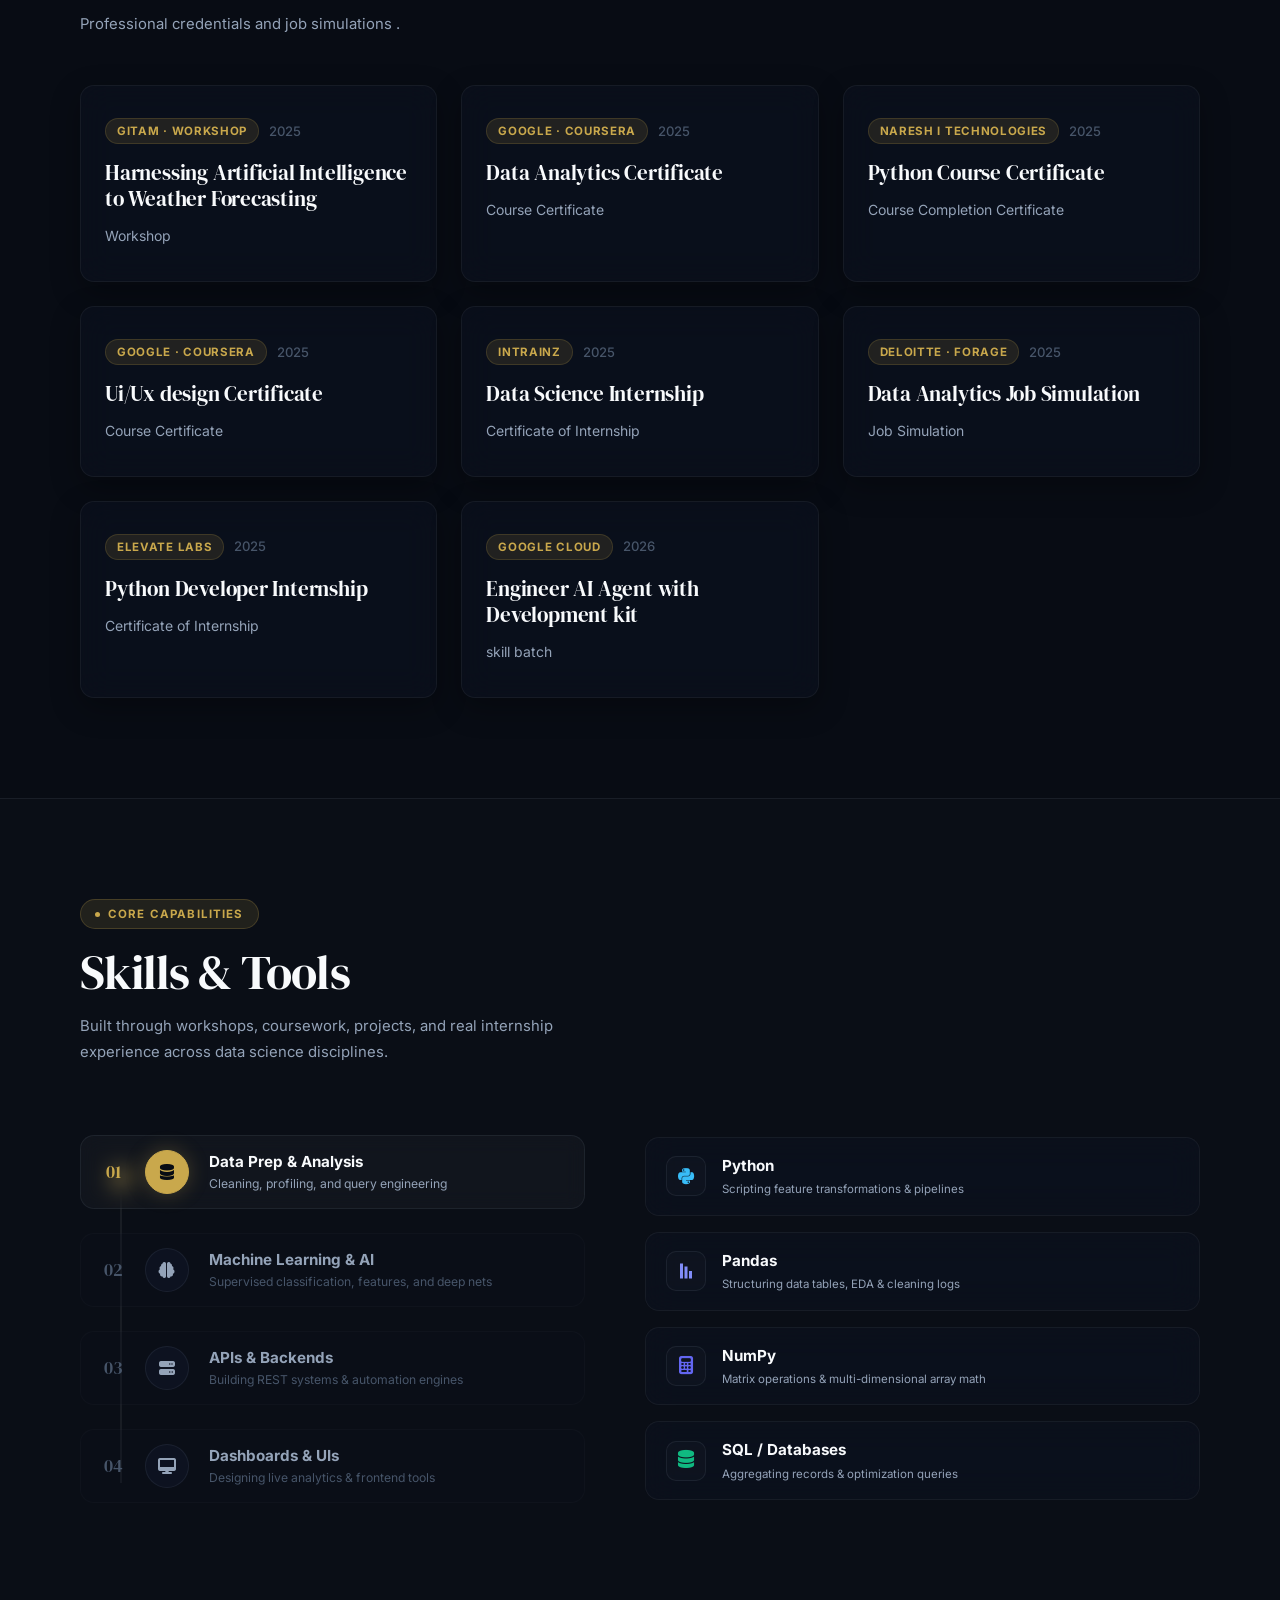
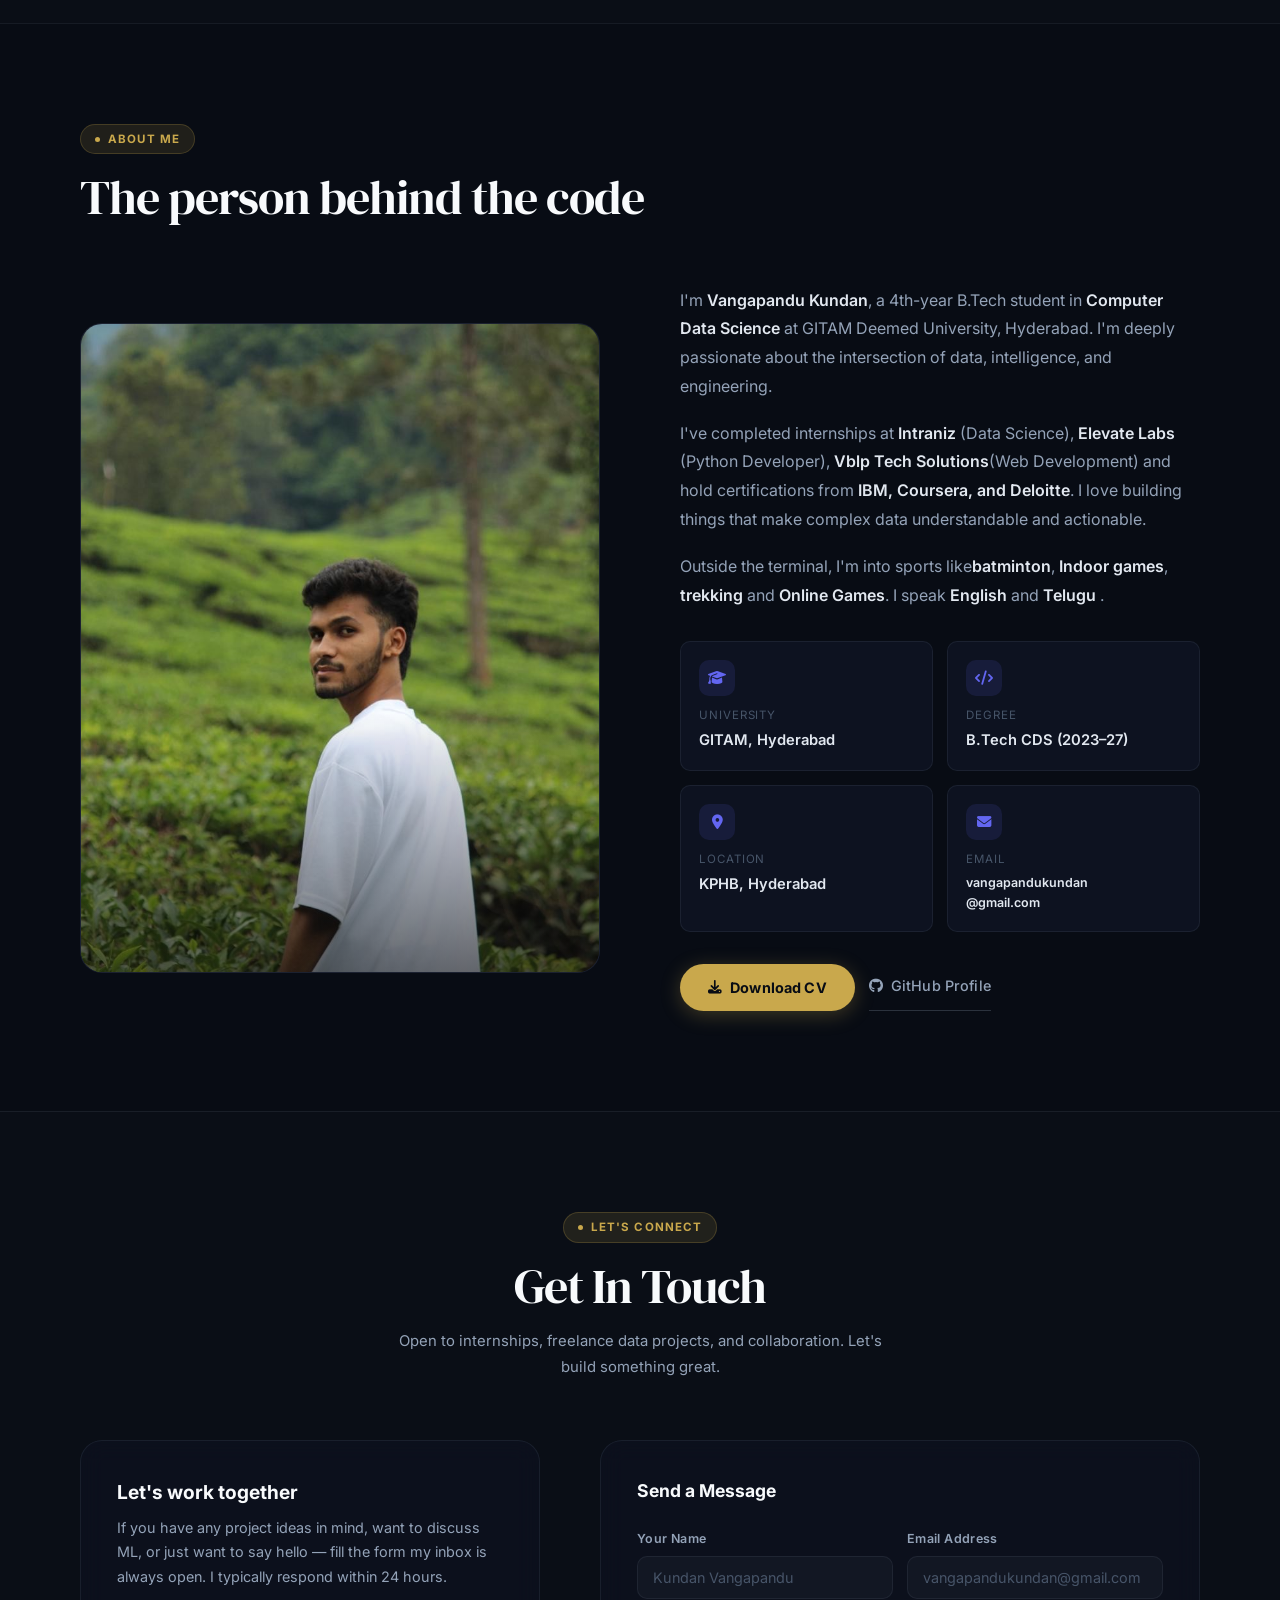
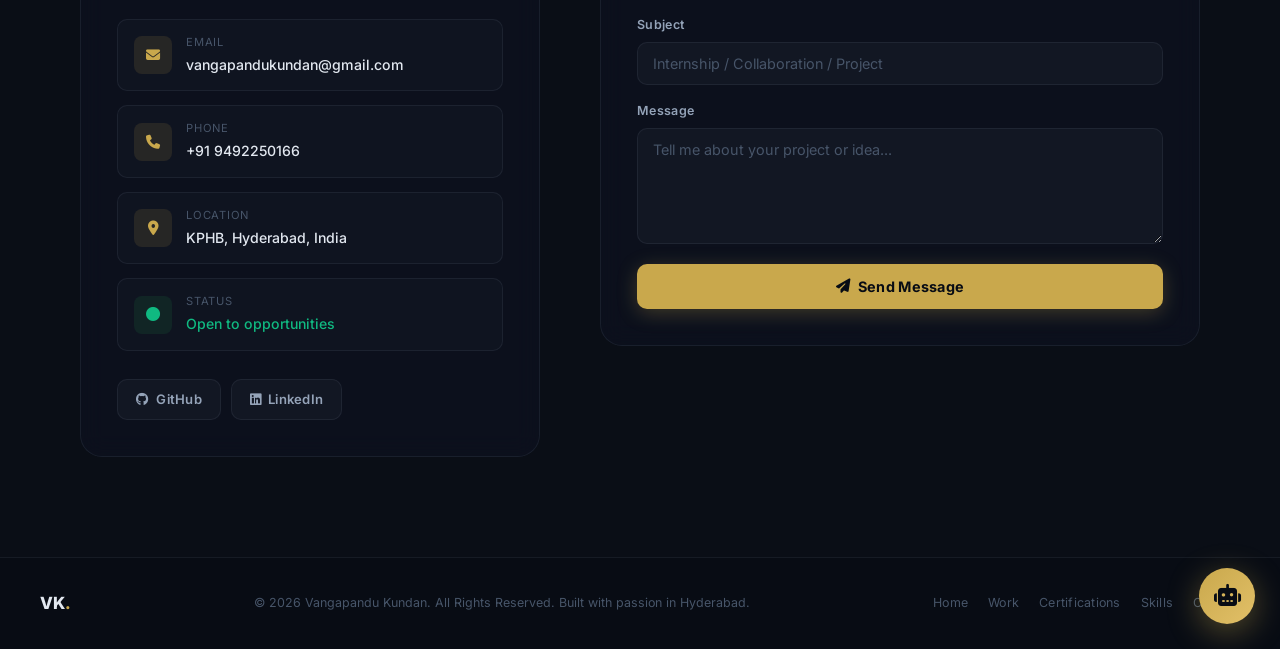
==== commit 73e71ada: "feat: upgrade custom cursor, dynamic particle background, global theme switcher, and interactive dat" ====
--- a/index.html
+++ b/index.html
@@ -622,37 +622,56 @@
           <p class="section-sub">Built through workshops, coursework, projects, and real internship experience across data science disciplines.</p>
         </div>
 
-        <div class="skills-container">
-          <!-- Left Column: Interactive Orbital Menu -->
-          <div class="skills-left reveal">
-            <div class="orbital-menu">
-              <!-- Curved dotted line -->
-              <svg class="orbital-svg" viewBox="0 0 200 400">
-                <path d="M 50,0 Q 150,200 50,400" fill="none" stroke="rgba(255,255,255,0.08)" stroke-width="2" stroke-dasharray="6,6" />
-              </svg>
-
-              <!-- Web Dev Node -->
-              <div class="orbit-node pos-top" data-id="web">
-                <div class="node-icon"><i class="fas fa-code"></i></div>
-                <span class="node-label">Web Development</span>
-              </div>
-
-              <!-- Data Science & ML Node (Default center) -->
-              <div class="orbit-node pos-center" data-id="ds">
-                <div class="node-icon"><i class="fas fa-brain"></i></div>
-                <span class="node-label">Data Science &amp; ML</span>
-              </div>
-
-              <!-- Tools & Design Node -->
-              <div class="orbit-node pos-bottom" data-id="tools">
-                <div class="node-icon"><i class="fas fa-wrench"></i></div>
-                <span class="node-label">Tools &amp; Design</span>
-              </div>
-            </div>
-          </div>
-
-          <!-- Right Column: Skills List Pane -->
-          <div class="skills-right reveal reveal-d1">
+        <div class="skills-container pipeline-layout">
+          <!-- Left Column: Interactive Pipeline Flowchart -->
+          <div class="pipeline-flow reveal">
+            <div class="pipeline-track-line">
+              <div class="pipeline-glowing-dot" id="pipelineDot"></div>
+            </div>
+
+            <!-- Stage 1 -->
+            <div class="pipeline-stage active" data-id="ingestion">
+              <div class="stage-num">01</div>
+              <div class="stage-icon"><i class="fas fa-database"></i></div>
+              <div class="stage-details">
+                <span class="stage-title">Data Prep &amp; Analysis</span>
+                <span class="stage-desc">Cleaning, profiling, and query engineering</span>
+              </div>
+            </div>
+
+            <!-- Stage 2 -->
+            <div class="pipeline-stage" data-id="modeling">
+              <div class="stage-num">02</div>
+              <div class="stage-icon"><i class="fas fa-brain"></i></div>
+              <div class="stage-details">
+                <span class="stage-title">Machine Learning &amp; AI</span>
+                <span class="stage-desc">Supervised classification, features, and deep nets</span>
+              </div>
+            </div>
+
+            <!-- Stage 3 -->
+            <div class="pipeline-stage" data-id="deployment">
+              <div class="stage-num">03</div>
+              <div class="stage-icon"><i class="fas fa-server"></i></div>
+              <div class="stage-details">
+                <span class="stage-title">APIs &amp; Backends</span>
+                <span class="stage-desc">Building REST systems &amp; automation engines</span>
+              </div>
+            </div>
+
+            <!-- Stage 4 -->
+            <div class="pipeline-stage" data-id="interface">
+              <div class="stage-num">04</div>
+              <div class="stage-icon"><i class="fas fa-desktop"></i></div>
+              <div class="stage-details">
+                <span class="stage-title">Dashboards &amp; UIs</span>
+                <span class="stage-desc">Designing live analytics &amp; frontend tools</span>
+              </div>
+            </div>
+          </div>
+
+          <!-- Right Column: Pipeline Skills Pane -->
+          <div class="pipeline-display-pane reveal reveal-d1" id="pipelineSkillsPane">
             <!-- Dynamically populated by JS -->
           </div>
         </div>
--- a/css/style.css
+++ b/css/style.css
@@ -1432,252 +1432,258 @@
   .footer-logo { font-size: 0.95rem; }
 }
 
-/* ─── Interactive Skills Section ────────────────────────────── */
-.skills-container {
+/* ─── Pipeline Skills Section ───────────────────────────────── */
+.pipeline-layout {
   display: grid;
-  grid-template-columns: 1fr 1.2fr;
-  gap: 80px;
-  align-items: center;
+  grid-template-columns: 1fr 1.1fr;
+  gap: 60px;
   margin-top: 50px;
-  min-height: 480px;
-}
-
-.skills-left {
-  display: flex;
+  align-items: stretch;
+}
+
+.pipeline-flow {
+  position: relative;
+  display: flex;
+  flex-direction: column;
+  justify-content: space-between;
+  padding: 20px 0;
+  gap: 24px;
+}
+
+.pipeline-track-line {
+  position: absolute;
+  left: 40px;
+  top: 40px;
+  bottom: 40px;
+  width: 2px;
+  background: rgba(255, 255, 255, 0.06);
+  z-index: 1;
+}
+
+.pipeline-glowing-dot {
+  position: absolute;
+  left: 50%;
+  transform: translate(-50%, 0);
+  width: 10px;
+  height: 10px;
+  border-radius: 50%;
+  background: var(--accent);
+  box-shadow: 0 0 14px var(--accent), 0 0 28px var(--accent);
+  transition: top 0.6s cubic-bezier(0.16, 1, 0.3, 1);
+  z-index: 2;
+  top: 18px; /* modified dynamically by JS */
+}
+
+.pipeline-stage {
+  position: relative;
+  display: flex;
+  align-items: center;
+  gap: 20px;
+  cursor: pointer;
+  z-index: 3;
+  padding: 14px 20px;
+  border-radius: var(--radius);
+  background: rgba(13, 18, 32, 0.2);
+  border: 1px solid rgba(255, 255, 255, 0.02);
+  transition: all 0.5s cubic-bezier(0.16, 1, 0.3, 1);
+}
+
+.stage-num {
+  font-family: 'DM Serif Display', serif;
+  font-size: 1.15rem;
+  color: var(--text-3);
+  width: 24px;
+  text-align: center;
+  transition: color 0.3s;
+}
+
+.stage-icon {
+  width: 44px;
+  height: 44px;
+  border-radius: 50%;
+  background: var(--bg-card);
+  border: 1.5px solid var(--border);
+  display: flex;
+  align-items: center;
   justify-content: center;
-  align-items: center;
+  font-size: 1rem;
+  color: var(--text-2);
+  transition: all 0.5s cubic-bezier(0.16, 1, 0.3, 1);
+  box-shadow: inset 0 0 8px rgba(255,255,255,0.01);
+  flex-shrink: 0;
+}
+
+.stage-details {
+  display: flex;
+  flex-direction: column;
+}
+
+.stage-title {
+  font-size: 0.95rem;
+  font-weight: 700;
+  color: var(--text-2);
+  transition: color 0.3s;
+}
+
+.stage-desc {
+  font-size: 0.76rem;
+  color: var(--text-3);
+  transition: color 0.3s;
+}
+
+/* Active & Hover States */
+.pipeline-stage:hover .stage-icon {
+  color: var(--accent);
+  border-color: rgba(201, 168, 76, 0.35);
+  box-shadow: 0 0 15px rgba(201, 168, 76, 0.08);
+}
+
+.pipeline-stage.active {
+  background: rgba(255, 255, 255, 0.03);
+  border-color: var(--border);
+  backdrop-filter: blur(10px);
+  -webkit-backdrop-filter: blur(10px);
+}
+
+.pipeline-stage.active .stage-num {
+  color: var(--accent);
+}
+
+.pipeline-stage.active .stage-icon {
+  background: var(--accent);
+  border-color: var(--accent);
+  color: #080C14;
+  box-shadow: 0 0 20px var(--accent-glow);
+}
+
+.pipeline-stage.active .stage-title {
+  color: var(--white);
+}
+
+.pipeline-stage.active .stage-desc {
+  color: var(--text-2);
+}
+
+/* Display Pane cards styling */
+.pipeline-display-pane {
+  display: flex;
+  flex-direction: column;
+  gap: 16px;
+  justify-content: center;
+}
+
+/* Skill Cards inside Pane */
+.skill-flow-card {
   position: relative;
-  height: 450px;
-}
-
-.orbital-menu {
+  background: rgba(13, 18, 32, 0.5) !important;
+  backdrop-filter: blur(16px) saturate(1.2);
+  -webkit-backdrop-filter: blur(16px) saturate(1.2);
+  border: 1px solid rgba(255, 255, 255, 0.05) !important;
+  border-radius: var(--radius);
+  padding: 16px 20px;
+  display: flex;
+  align-items: center;
+  justify-content: space-between;
+  gap: 16px;
+  overflow: hidden;
+  transition: all 0.5s cubic-bezier(0.16, 1, 0.3, 1) !important;
+  opacity: 0;
+  transform: translateY(16px);
+}
+
+.skill-flow-card.show {
+  opacity: 1;
+  transform: translateY(0);
+}
+
+.skill-flow-card:hover {
+  transform: translateY(-3px) !important;
+  border-color: rgba(201, 168, 76, 0.35) !important;
+  box-shadow: 0 10px 30px rgba(0, 0, 0, 0.3), 0 0 15px var(--accent-glow) !important;
+}
+
+.skill-card-main {
+  display: flex;
+  align-items: center;
+  gap: 16px;
   position: relative;
-  width: 100%;
-  height: 100%;
-  max-width: 380px;
-}
-
-.orbital-svg {
+  z-index: 2;
+}
+
+.skill-card-icon {
+  width: 40px;
+  height: 40px;
+  border-radius: 10px;
+  background: rgba(255,255,255,0.02);
+  border: 1px solid var(--border);
+  display: flex;
+  align-items: center;
+  justify-content: center;
+  font-size: 1.15rem;
+  color: var(--white);
+  transition: transform 0.3s;
+}
+
+.skill-flow-card:hover .skill-card-icon {
+  transform: scale(1.1) rotate(5deg);
+}
+
+.skill-card-info {
+  display: flex;
+  flex-direction: column;
+}
+
+.skill-card-name {
+  font-size: 0.95rem;
+  font-weight: 700;
+  color: var(--white);
+}
+
+.skill-card-use {
+  font-size: 0.72rem;
+  color: var(--text-2);
+  margin-top: 2px;
+}
+
+/* Background animated line graph inside ML cards */
+.skill-card-bg-graph {
   position: absolute;
-  left: 0;
-  top: 0;
-  width: 100%;
-  height: 100%;
+  right: 20px;
+  bottom: 0;
+  height: 45px;
+  width: 140px;
+  opacity: 0.12;
+  pointer-events: none;
   z-index: 1;
-}
-
-.orbit-node {
-  position: absolute;
-  display: flex;
-  align-items: center;
-  gap: 16px;
-  cursor: pointer;
-  z-index: 5;
-  transition: all 0.6s cubic-bezier(0.34, 1.56, 0.64, 1);
-  opacity: 0.35;
-  transform: scale(0.85);
-}
-
-.orbit-node:hover {
-  opacity: 0.8;
-}
-
-.node-icon {
-  width: 48px;
-  height: 48px;
-  border-radius: 50%;
-  border: 1.5px solid var(--border);
-  background: var(--bg-card);
-  display: flex;
-  align-items: center;
-  justify-content: center;
-  font-size: 1.1rem;
-  color: var(--text-2);
-  transition: all 0.4s var(--ease);
-  box-shadow: inset 0 0 10px rgba(255, 255, 255, 0.02);
-}
-
-.node-label {
-  font-size: 0.85rem;
-  font-weight: 700;
-  color: var(--text-3);
-  text-transform: uppercase;
-  letter-spacing: 0.08em;
-  transition: all 0.4s var(--ease);
-  white-space: nowrap;
-}
-
-/* Active Node State */
-.orbit-node.pos-center {
-  opacity: 1;
-  transform: translateY(-50%) scale(1.15);
-  z-index: 10;
-}
-
-.orbit-node.pos-center .node-icon {
-  background: var(--purple);
-  border-color: var(--purple);
-  color: var(--white);
-  box-shadow: 0 0 30px rgba(99, 102, 241, 0.6);
-}
-
-.orbit-node.pos-center .node-label {
-  color: var(--white);
-  text-shadow: 0 0 15px rgba(255, 255, 255, 0.15);
-}
-
-.orbit-node.pos-center .node-label::after {
-  content: ' ◀';
-  display: inline-block;
-  color: var(--purple);
-  font-size: 0.75rem;
-  margin-left: 8px;
-  animation: bounce-horizontal 1.5s ease infinite;
-}
-
-@keyframes bounce-horizontal {
-  0%, 100% { transform: translateX(0); }
-  50% { transform: translateX(4px); }
-}
-
-/* Position States for Orbital Menu */
-.orbit-node.pos-top {
-  top: 10%;
-  left: 60px;
-}
-
-.orbit-node.pos-center {
-  top: 50%;
-  left: 120px;
-}
-
-.orbit-node.pos-bottom {
-  top: 90%;
-  left: 60px;
-  transform: translateY(-100%) scale(0.85);
-}
-
-.orbit-node.pos-bottom.pos-center {
-  transform: translateY(-50%) scale(1.15);
-}
-
-/* Right side list */
-.skills-right {
-  display: flex;
-  flex-direction: column;
-  gap: 14px;
-}
-
-.skill-list-item {
-  background: var(--bg-card);
-  border: 1px solid var(--border);
-  border-radius: 100px;
-  padding: 14px 24px;
-  display: flex;
-  align-items: center;
-  gap: 20px;
-  transition: all 0.35s var(--ease);
-  opacity: 0;
-  transform: translateX(20px);
-}
-
-.skill-list-item.show {
-  opacity: 1;
-  transform: translateX(0);
-}
-
-.skill-list-item:hover {
-  border-color: rgba(99, 102, 241, 0.28);
-  transform: translateX(8px);
-  background: rgba(99, 102, 241, 0.04);
-  box-shadow: 0 10px 30px rgba(0, 0, 0, 0.3), 0 0 1px rgba(99, 102, 241, 0.2);
-}
-
-.skill-item-icon {
-  width: 42px;
-  height: 42px;
-  border-radius: 50%;
-  background: var(--bg-card2);
-  border: 1px solid var(--border-2);
-  display: flex;
-  align-items: center;
-  justify-content: center;
-  font-size: 1.1rem;
-  color: var(--white);
-  transition: transform 0.3s var(--ease);
-  flex-shrink: 0;
-}
-
-.skill-list-item:hover .skill-item-icon {
-  transform: rotate(8deg) scale(1.1);
-  border-color: rgba(99, 102, 241, 0.4);
-}
-
-.skill-item-name {
-  font-size: 0.95rem;
-  font-weight: 600;
-  color: var(--text);
-  letter-spacing: 0.02em;
-}
-
-/* Responsive adjustment */
-@media (max-width: 820px) {
-  .skills-container {
+  transition: opacity 0.3s;
+}
+
+.skill-flow-card:hover .skill-card-bg-graph {
+  opacity: 0.28;
+}
+
+/* Responsive adjustments */
+@media (max-width: 900px) {
+  .pipeline-layout {
     grid-template-columns: 1fr;
-    gap: 40px;
+    gap: 28px;
   }
   
-  .skills-left {
-    height: auto;
+  .pipeline-flow {
+    padding: 10px 0;
+    gap: 12px;
   }
-  
-  .orbital-menu {
-    max-width: 100%;
-    height: auto;
-    display: flex;
-    justify-content: center;
-    gap: 16px;
-    flex-wrap: wrap;
-  }
-  
-  .orbital-svg {
+
+  .pipeline-track-line {
     display: none;
   }
   
-  .orbit-node {
-    position: static !important;
-    opacity: 0.5;
-    transform: none !important;
-    background: var(--bg-card);
-    border: 1px solid var(--border);
-    border-radius: 100px;
-    padding: 8px 18px;
-    gap: 10px;
+  .pipeline-stage {
+    background: rgba(13, 18, 32, 0.4) !important;
+    border: 1px solid var(--border) !important;
   }
-  
-  .orbit-node.pos-center {
-    opacity: 1;
-    border-color: var(--purple);
-    background: var(--purple-dim);
-    box-shadow: 0 4px 15px var(--purple-glow);
-  }
-  
-  .orbit-node.pos-center .node-icon {
-    background: transparent;
-    border: none;
-    box-shadow: none;
-    color: var(--purple);
-    width: 24px;
-    height: 24px;
-  }
-  
-  .orbit-node.pos-center .node-label {
-    color: var(--white);
-  }
-  
-  .orbit-node.pos-center .node-label::after {
-    display: none;
-  }
+}
+
 
   .node-icon {
     width: 24px;
@@ -2122,3 +2128,78 @@
     bottom: 68px;
   }
 }
+
+/* ─── Particle Canvas ────────────────────────────────────────── */
+#particle-canvas {
+  position: fixed;
+  top: 0;
+  left: 0;
+  width: 100vw;
+  height: 100vh;
+  z-index: 0;
+  pointer-events: none;
+  mix-blend-mode: screen;
+  opacity: 0.75;
+}
+
+/* Ensure content stays above canvas */
+main, section, header, footer, #ai-assistant {
+  position: relative;
+  z-index: 1;
+}
+
+/* ─── Butter Smooth Transitions & Interactive Glows ───────────── */
+.butter-transition {
+  transition: all 0.5s cubic-bezier(0.16, 1, 0.3, 1) !important;
+}
+
+.proj-card, .pcard, .comp-card, .fact-item, .certifications-grid a, .btn-primary, .btn-ghost, .hire-btn {
+  transition: all 0.5s cubic-bezier(0.16, 1, 0.3, 1) !important;
+}
+
+/* Jitter Animation */
+@keyframes jitter-anim {
+  0% { transform: translate(0, 0) rotate(0deg); }
+  15% { transform: translate(-1.5px, 1px) rotate(-0.5deg); }
+  30% { transform: translate(1px, -1.5px) rotate(0.5deg); }
+  45% { transform: translate(-1.5px, -1px) rotate(-0.5deg); }
+  60% { transform: translate(1.5px, 1px) rotate(0.5deg); }
+  75% { transform: translate(-1px, 1.5px) rotate(-0.5deg); }
+  90% { transform: translate(1px, -1px) rotate(0.5deg); }
+  100% { transform: translate(0, 0) rotate(0deg); }
+}
+
+.jitter-hover:hover {
+  animation: jitter-anim 0.35s linear infinite;
+  color: var(--accent) !important;
+}
+
+/* Frosted glass upgrade for cards */
+.proj-card, .pcard, .comp-card, #ai-chat-window {
+  background: rgba(13, 18, 32, 0.5) !important;
+  backdrop-filter: blur(16px) saturate(1.2);
+  -webkit-backdrop-filter: blur(16px) saturate(1.2);
+  border: 1px solid rgba(255, 255, 255, 0.05) !important;
+  box-shadow: 0 10px 30px rgba(0, 0, 0, 0.3);
+}
+
+.proj-card:hover, .pcard:hover, .comp-card:hover {
+  border-color: rgba(201, 168, 76, 0.35) !important;
+  box-shadow: 0 15px 40px rgba(201, 168, 76, 0.08), 0 0 0 1px rgba(201, 168, 76, 0.15) !important;
+}
+
+/* Accent Glow for Custom Cursor */
+#cursor {
+  mix-blend-mode: difference;
+  background: rgba(255, 255, 255, 0.05);
+  backdrop-filter: blur(2px);
+  -webkit-backdrop-filter: blur(2px);
+  border-width: 1.5px !important;
+}
+
+#cursor.hover {
+  mix-blend-mode: normal;
+  background: var(--accent-dim) !important;
+  box-shadow: 0 0 25px var(--accent-glow), inset 0 0 10px var(--accent-glow) !important;
+}
+
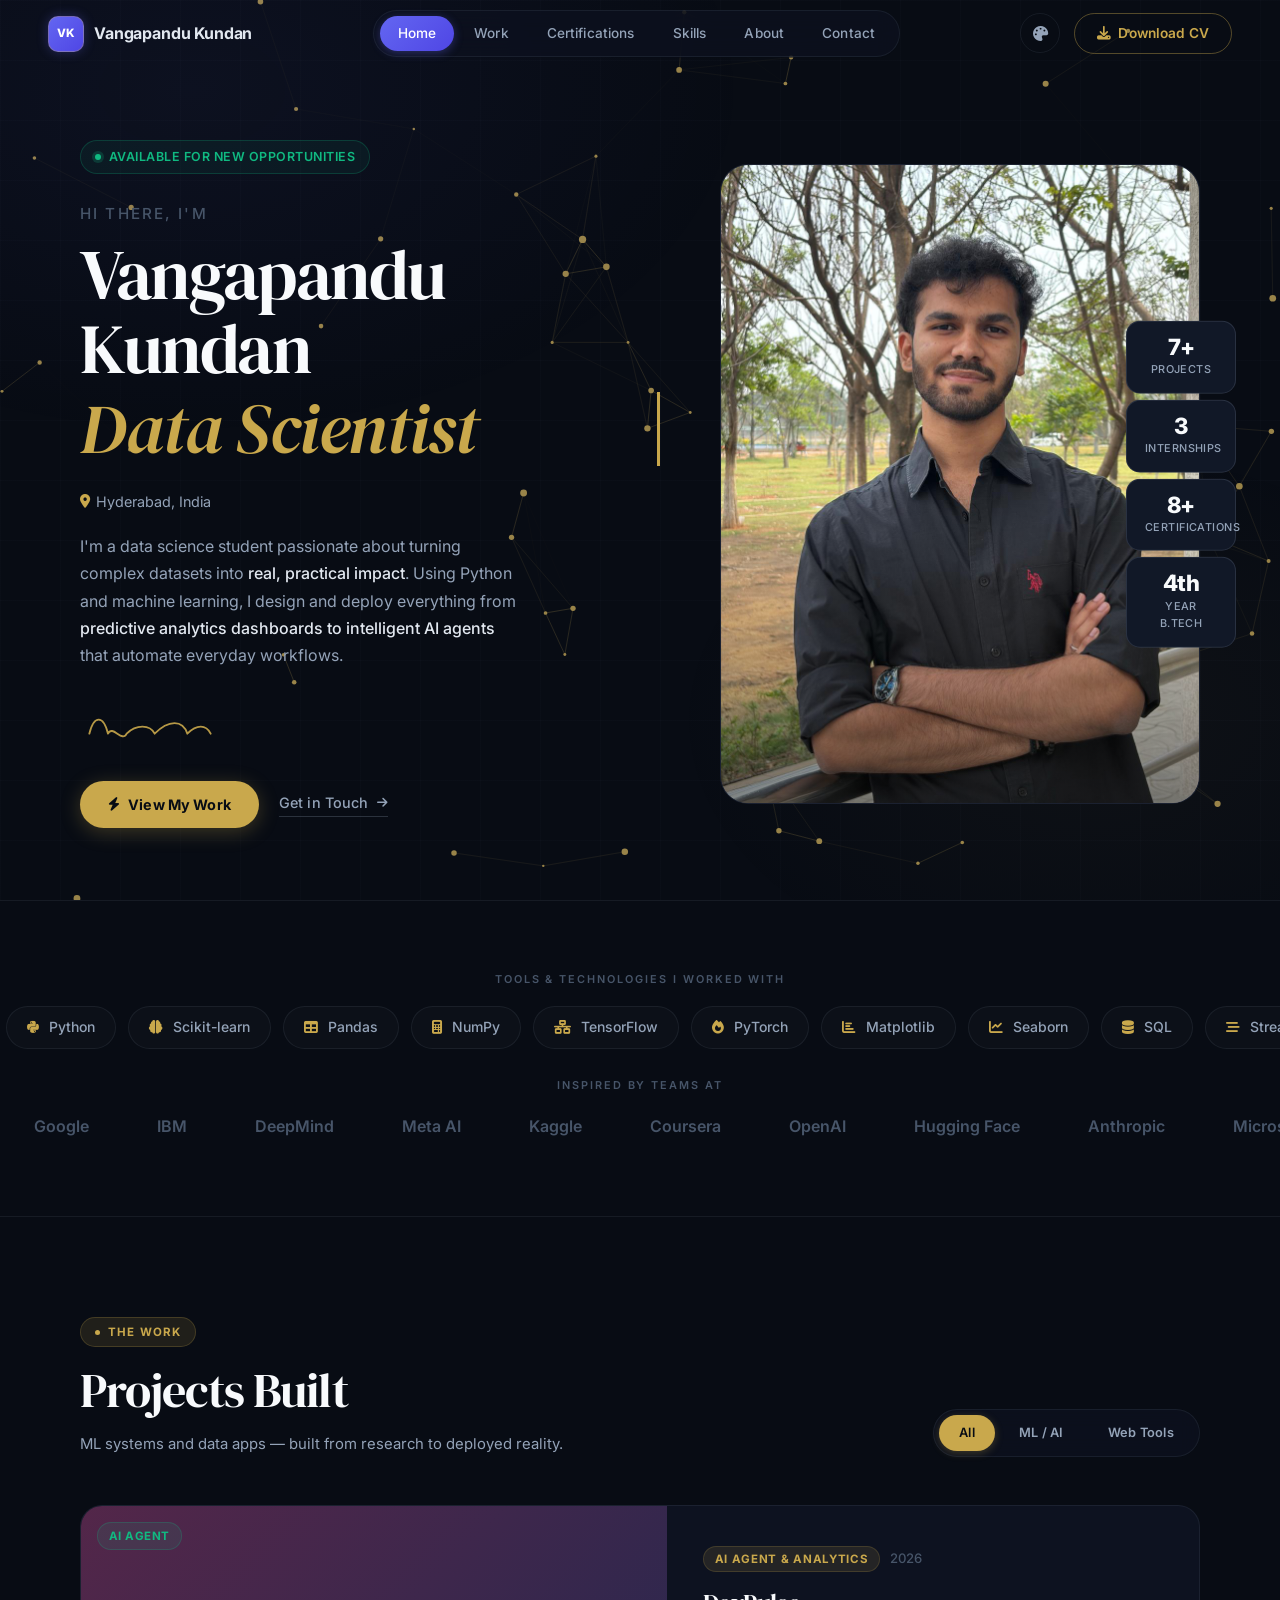
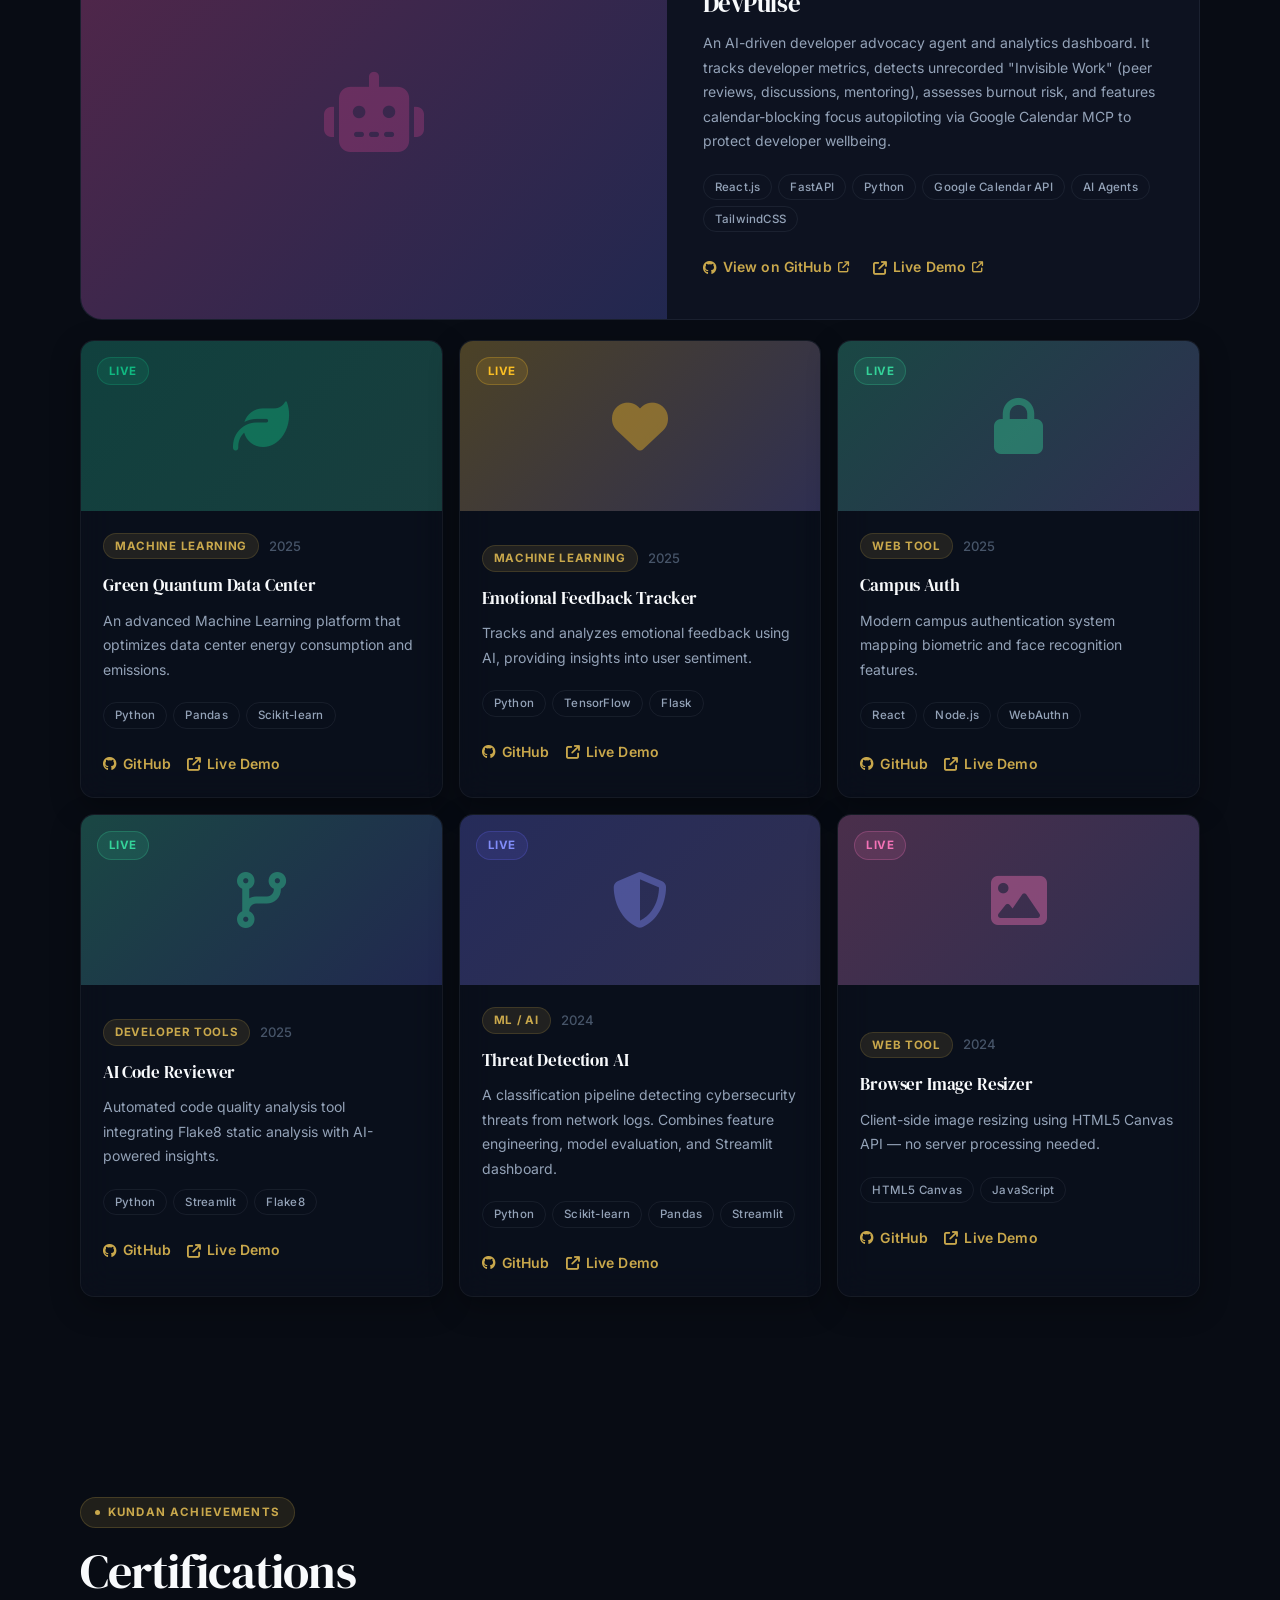
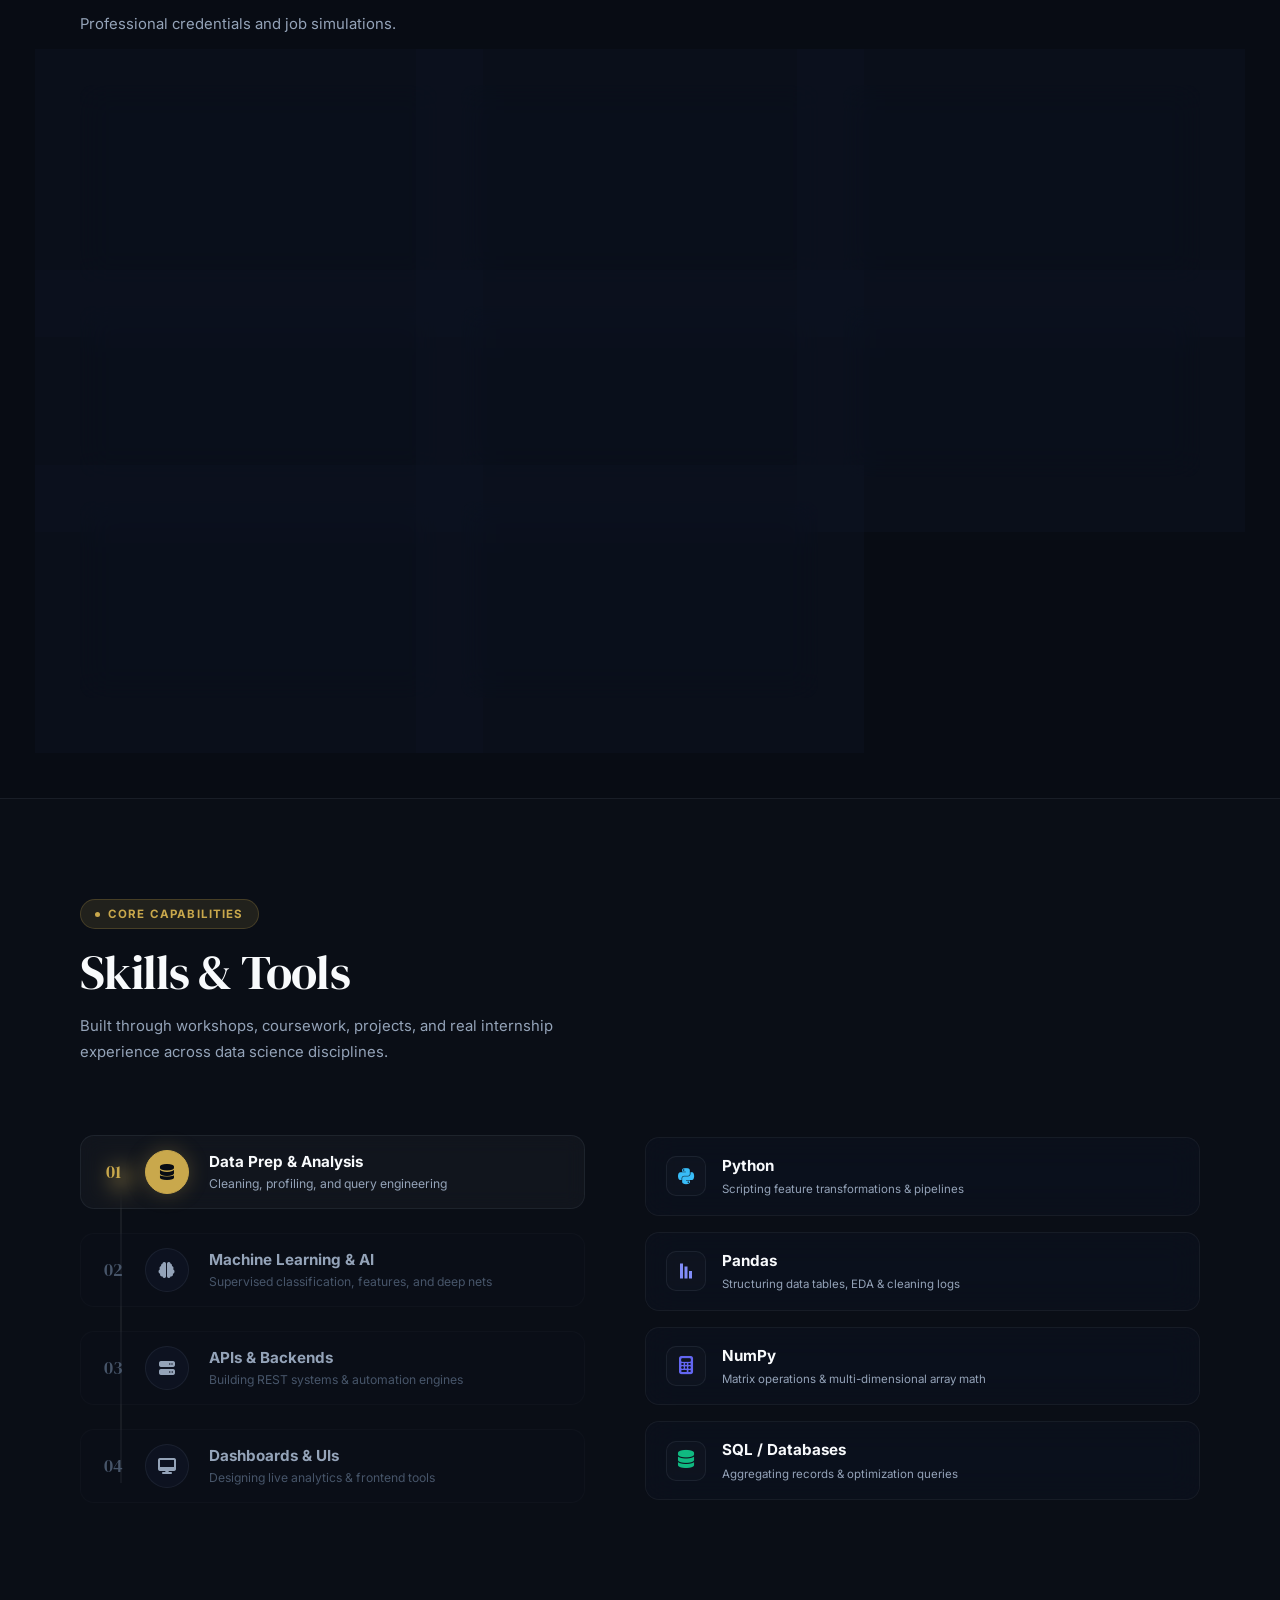
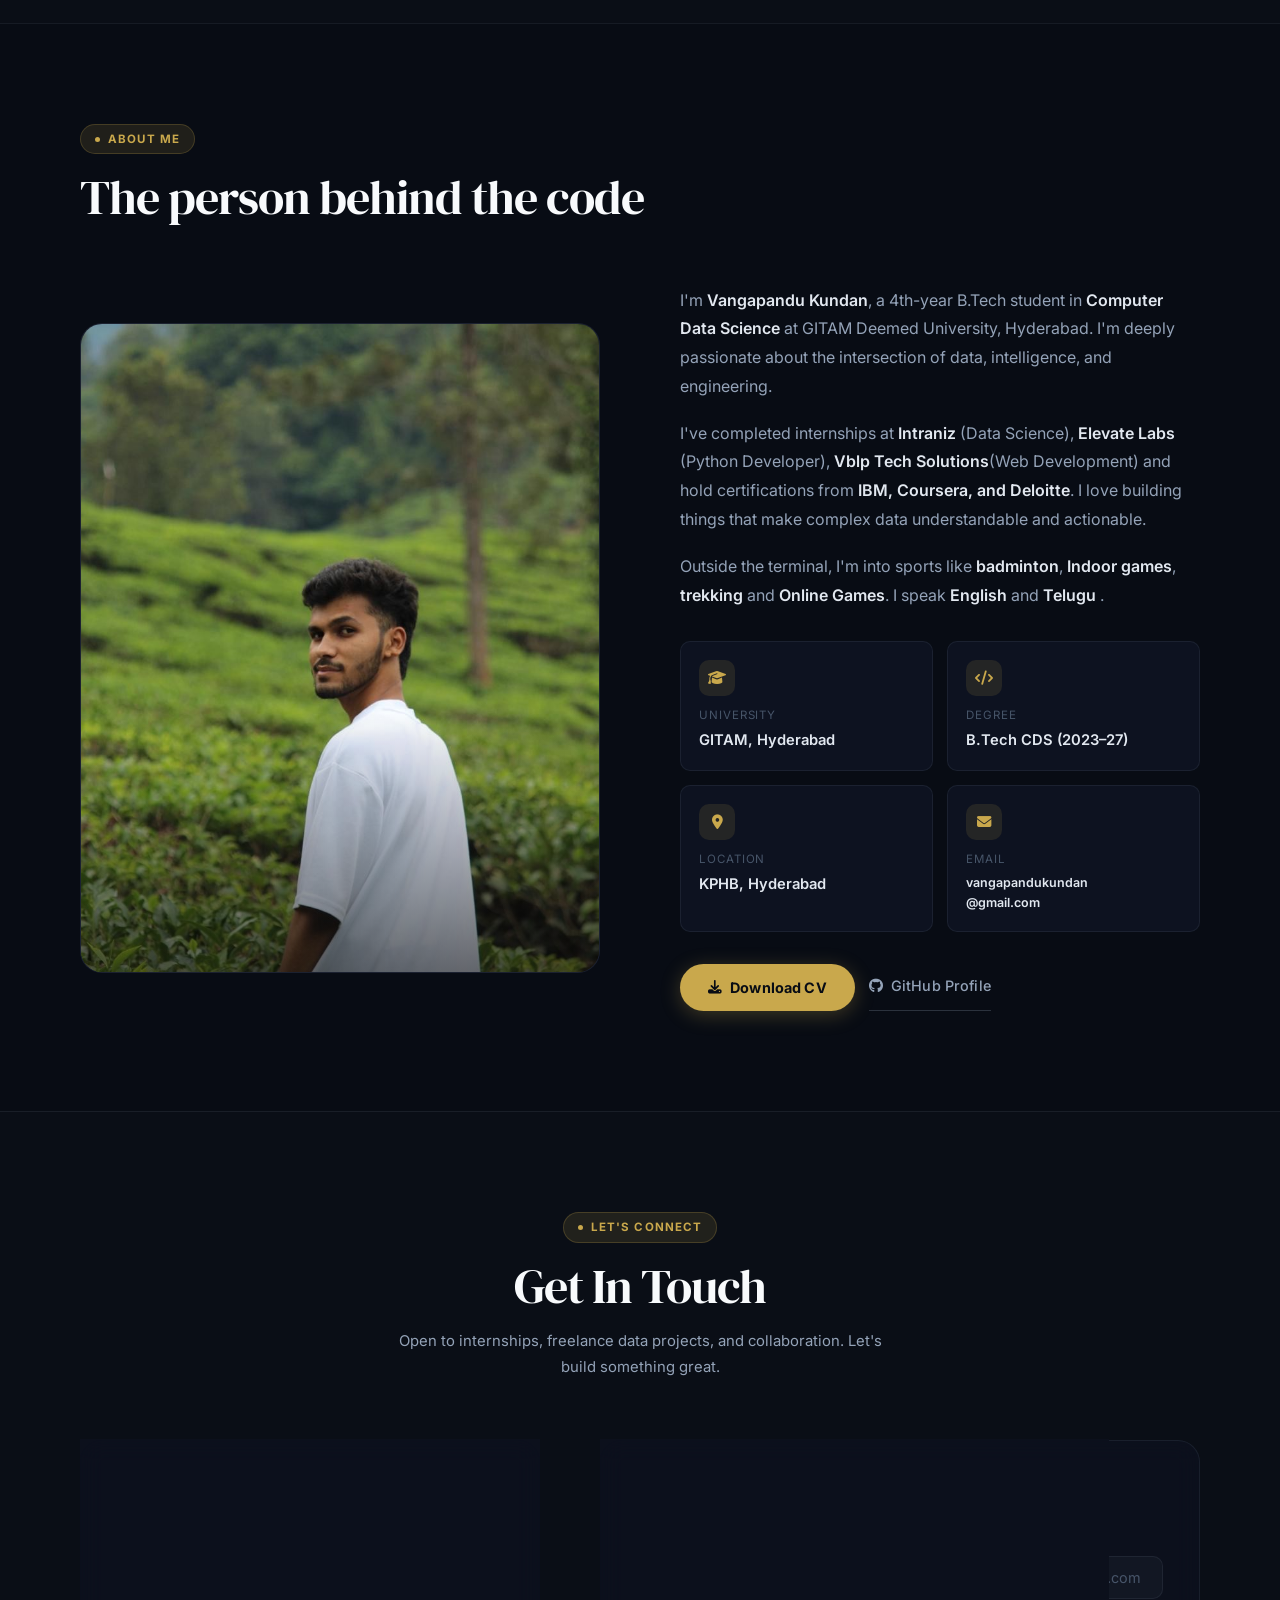
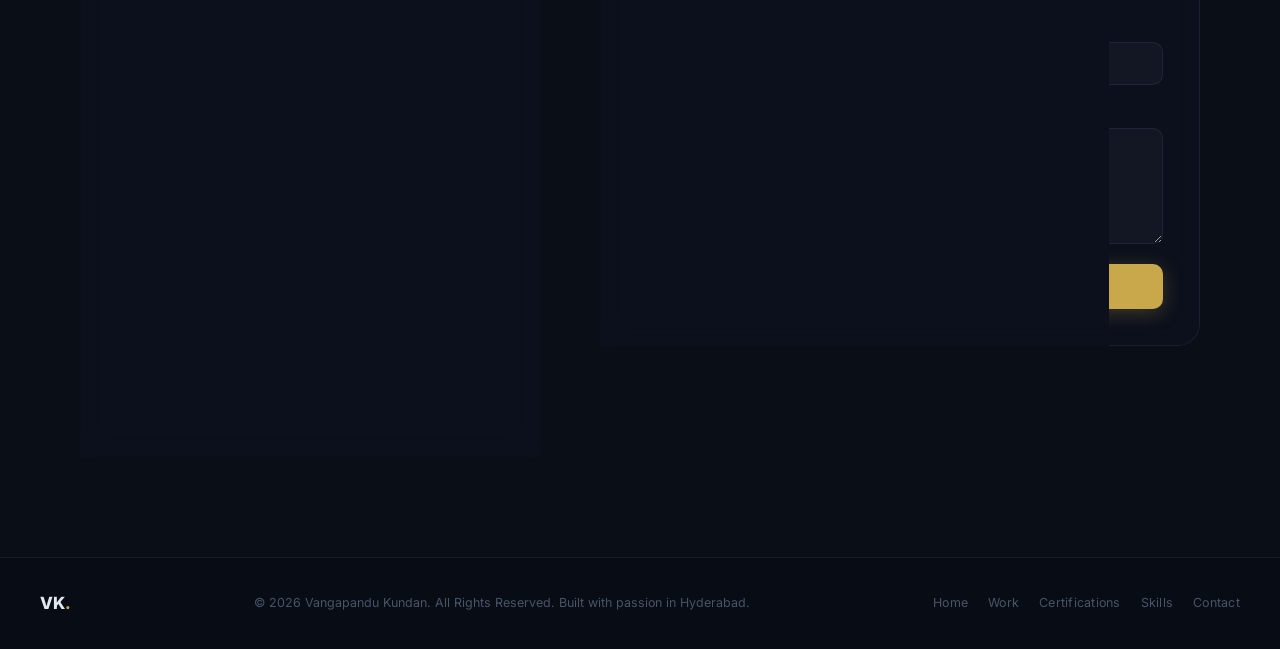
==== commit 7dd3a43c: "Enhance AI assistant, UI, and project descriptions for premium look" ====
--- a/index.html
+++ b/index.html
@@ -8,18 +8,34 @@
 
   <!-- SEO & Social Meta Tags -->
   <meta name="description"
-    content="Portfolio of Vangapandu Kundan — 3rd Year B.Tech Data Science student specializing in Machine Learning, Python, and AI systems.">
+    content="Portfolio of Vangapandu Kundan — 4th Year B.Tech Data Science student specializing in Machine Learning, Python, and AI systems.">
   <meta property="og:title" content="Vangapandu Kundan | Data Scientist">
   <meta property="og:description"
     content="Explore my portfolio featuring predictive ML models, AI apps, and full-stack data science projects built for real-world impact.">
   <meta property="og:type" content="website">
-  <meta property="og:image" content="img/kundan_2.jpg">
-
+  <meta property="og:image" content="img/kundan_2.jpeg">
+  <meta name="author" content="Vangapandu Kundan">
+
+  <link rel="icon" type="image/svg+xml" href="data:image/svg+xml,<svg xmlns='http://www.w3.org/2000/svg' viewBox='0 0 100 100'><rect width='100' height='100' rx='20' fill='%23080C14'/><text y='.9em' font-size='58' x='50%25' text-anchor='middle' dy='0.08em' font-family='system-ui' font-weight='900' fill='%23C9A84C'>VK</text></svg>">
+  <link rel="preconnect" href="https://fonts.googleapis.com">
+  <link rel="preconnect" href="https://fonts.gstatic.com" crossorigin>
   <link rel="stylesheet" href="css/style.css">
   <link rel="stylesheet" href="https://cdnjs.cloudflare.com/ajax/libs/font-awesome/6.4.0/css/all.min.css">
 </head>
 
 <body>
+
+  <!-- ═══ PRELOADER WELCOME SCREEN ════════════════════════════════ -->
+  <div id="preloader">
+    <div class="preloader-inner">
+      <div class="preloader-avatar"><i class="fas fa-robot"></i></div>
+      <div class="preloader-pct" id="preloader-pct">00%</div>
+      <div class="preloader-bar">
+        <div class="preloader-progress" id="preloader-progress"></div>
+      </div>
+      <div class="preloader-status" id="preloader-status">Initializing...</div>
+    </div>
+  </div>
 
   <!-- ═══ CUSTOM CURSOR ═══════════════════════════════════════════ -->
   <div id="cursor"></div>
@@ -38,7 +54,7 @@
     <a href="#about">About</a>
     <a href="#contact">Contact</a>
     <a href="files/Vangapandu_Kundan_Resume.pdf" download
-      style="margin-top:20px; background:var(--purple); color:white; padding:13px 20px; border-radius:100px; text-align:center; font-weight:700;">
+      style="margin-top:20px; background:var(--accent); color:#080C14; padding:13px 20px; border-radius:100px; text-align:center; font-weight:700;">
       <i class="fas fa-download"></i> Download CV
     </a>
   </nav>
@@ -117,6 +133,14 @@
 <p class="hero-bio">
   I'm a data science student passionate about turning complex datasets into <strong>real, practical impact</strong>. Using Python and machine learning, I design and deploy everything from <strong>predictive analytics dashboards to intelligent AI agents</strong> that automate everyday workflows.
 </p>
+<div style="margin-top:24px; margin-bottom: 24px; opacity: 0.9;">
+  <svg width="140" height="40" viewBox="0 0 150 40" fill="none" xmlns="http://www.w3.org/2000/svg">
+    <path d="M10 25 C 15 5, 25 5, 30 25 C 35 15, 45 35, 50 25 C 60 15, 75 15, 80 25 C 95 10, 110 10, 115 25 C 125 15, 135 15, 140 25" stroke="var(--accent)" stroke-width="2" stroke-linecap="round" stroke-linejoin="round" style="stroke-dasharray: 300; stroke-dashoffset: 300; animation: draw-sig 2.5s ease-out 0.5s forwards;"/>
+  </svg>
+  <style>
+    @keyframes draw-sig { to { stroke-dashoffset: 0; } }
+  </style>
+</div>
 
           <div class="hero-cta">
             <a href="projects.html" class="btn-primary" id="hero-work-btn">
@@ -199,10 +223,10 @@
           <span class="marquee-item"><i class="fas fa-flask"></i> Flask</span>
           <span class="marquee-item"><i class="fab fa-git-alt"></i> Git</span>
           <span class="marquee-item"><i class="fas fa-book"></i> Jupyter</span>
-          <span class="marquee-item"><i class="fas fa-chart-pie"></i> NoSql</span>
-          <span class="marquee-item"><i class="fas fa-chart-pie"></i> HTML</span>
-          <span class="marquee-item"><i class="fas fa-chart-pie"></i> Tailwind CSS</span>
-          <span class="marquee-item"><i class="fas fa-chart-pie"></i> JavaScript</span>
+          <span class="marquee-item"><i class="fas fa-database"></i> NoSQL</span>
+          <span class="marquee-item"><i class="fab fa-html5"></i> HTML</span>
+          <span class="marquee-item"><i class="fab fa-css3-alt"></i> Tailwind CSS</span>
+          <span class="marquee-item"><i class="fab fa-js"></i> JavaScript</span>
         </div>
       </div>
 
@@ -246,7 +270,7 @@
         <div class="projects-header reveal">
           <div>
             <div class="section-badge"><span class="dot"></span> The Work</div>
-            <h2 class="section-h">Projects Build</h2>
+            <h2 class="section-h">Projects Built</h2>
             <p class="section-sub">ML systems and data apps — built from research to deployed reality.</p>
           </div>
           <div class="filter-tabs" id="filterTabs">
@@ -496,7 +520,7 @@
         <div class="reveal">
           <div class="section-badge"><span class="dot"></span> Kundan Achievements</div>
           <h2 class="section-h">Certifications</h2>
-          <p class="section-sub">Professional credentials and job simulations .</p>
+          <p class="section-sub">Professional credentials and job simulations.</p>
         </div>
 
         <div class="certifications-grid"
@@ -524,7 +548,7 @@
                 <span class="proj-type">Google · Coursera</span>
                 <span class="proj-year">2025</span>
               </div>
-              <h3 class="proj-title" style="font-size: 1.3rem;"> Data Analytics Certificate</h3>
+              <h3 class="proj-title" style="font-size: 1.3rem;">Data Analytics Certificate</h3>
               <p class="proj-desc" style="margin-bottom: 0;">Course Certificate</p>
             </div>
           </a>
@@ -569,7 +593,7 @@
           </a>
 
           <!-- Cert 6: Data Analytics Simulation -->
-          <a href="https://drive.google.com/file/d/1irQkvL0rqNXB9kUWPRGwH6m6DORXcWvZ/view?usp=sharing" target="_blank"
+          <a href="certificates/Deloitte job simulation.pdf" target="_blank"
             class="proj-card reveal reveal-d1" style="text-decoration: none; color: inherit; display: block;">
             <div class="proj-body" style="padding: 32px 24px;">
               <div class="proj-meta">
@@ -603,7 +627,7 @@
                 <span class="proj-year">2026</span>
               </div>
               <h3 class="proj-title" style="font-size: 1.3rem;">Engineer AI Agent with Development kit </h3>
-              <p class="proj-desc" style="margin-bottom: 0;">skill batch</p>
+              <p class="proj-desc" style="margin-bottom: 0;">Skill Badge</p>
             </div>
           </a>
         </div>
@@ -709,7 +733,7 @@
               complex data understandable and actionable.
             </p>
             <p class="about-text">
-              Outside the terminal, I'm into sports like<strong>batminton</strong>,
+              Outside the terminal, I'm into sports like <strong>badminton</strong>,
               <strong>Indoor games</strong>, <strong>trekking</strong> and <strong>Online Games</strong>. I speak <strong>English</strong> and <strong>Telugu </strong>.
             </p>
 
@@ -770,8 +794,7 @@
           <div class="contact-info-card reveal">
             <h3 class="contact-info-title">Let's work together</h3>
             <p class="contact-info-text">
-              If you have any project ideas in mind, want to discuss ML, or just want to say hello — fill the form 
-              my inbox is always open. I typically respond within 24 hours.
+              If you have any project ideas in mind, want to discuss ML, or just want to say hello — my inbox is always open. I typically respond within 24 hours.
             </p>
 
             <div class="cinfo-items">
@@ -787,7 +810,7 @@
                 <div class="cinfo-icon"><i class="fas fa-phone"></i></div>
                 <div>
                   <div class="cinfo-lbl">Phone</div>
-                  <div class="cinfo-val">+91 9492250166</div>
+                  <div class="cinfo-val"><a href="tel:+919492250166">+91 9492250166</a></div>
                 </div>
               </div>
               <div class="cinfo-item">
@@ -870,54 +893,62 @@
     </div>
   </footer>
 
-  <!-- ═══ KUNDAN-AI ASSISTANT ════════════════════════════════════ -->
+  <!-- AI Assistant — Animated Robot Character -->
   <div id="ai-assistant">
-    <!-- Float Button -->
-    <button id="ai-btn" aria-label="Open AI Assistant">
-      <i class="fas fa-robot"></i>
-      <span class="ai-badge">Ask Me</span>
-    </button>
+    <!-- Robot Character -->
+    <div id="ai-btn" role="button" tabindex="0" aria-label="Open AI Assistant">
+      <div class="robot-speech-bubble">Ask Me! 💬</div>
+      <div class="robot-inner">
+        <div class="robot-antenna"><div class="antenna-ball"></div></div>
+        <div class="robot-head">
+          <div class="robot-eye left"><div class="robot-pupil"></div></div>
+          <div class="robot-eye right"><div class="robot-pupil"></div></div>
+          <div class="robot-mouth"></div>
+        </div>
+        <div class="robot-body"><div class="robot-screen">VK</div></div>
+        <div class="robot-arm left"></div>
+        <div class="robot-arm right"></div>
+        <div class="robot-legs">
+          <div class="robot-leg left"></div>
+          <div class="robot-leg right"></div>
+        </div>
+      </div>
+      <div class="robot-shadow"></div>
+    </div>
 
     <!-- Chat Window -->
     <div id="ai-chat-window" class="hidden">
-      <!-- Header -->
       <div class="ai-header">
         <div class="ai-header-profile">
           <div class="ai-avatar"><i class="fas fa-robot"></i></div>
           <div>
             <div class="ai-name">Kundan AI</div>
-            <div class="ai-status"><span class="status-dot"></span> Online. </div>
+            <div class="ai-status"><span class="status-dot"></span> Online &amp; Ready</div>
           </div>
         </div>
         <button id="ai-close-btn" aria-label="Close Chat"><i class="fas fa-times"></i></button>
       </div>
-
-      <!-- Messages Body -->
       <div class="ai-body">
         <div class="ai-msg bot">
           <div class="ai-msg-content">
-            Hi! I'm Kundan AI, an assistant trained by Kundan's portfolio.<br><br>
-            I can help you about Portfolio:
+            Hey there! I'm Kundan's virtual helper. I'm here to save you from reading his whole resume—ask me about his favorite projects, internships, or what he builds in his free time! 🚀<br><br>
+            Here's what I can help with:
             <ul>
               <li>💻 Explore his projects (like <strong>DevPulse</strong>)</li>
               <li>⚡ Detail his skills &amp; tech stack</li>
               <li>🎓 Check out his certifications</li>
               <li>✉️ Find out how to get in touch</li>
             </ul>
-            How can I help you today?
-          </div>
-        </div>
-      </div>
-
-      <!-- Quick Options -->
+            What would you like to know?
+          </div>
+        </div>
+      </div>
       <div class="ai-options">
         <button class="ai-opt" data-query="about">About Kundan</button>
         <button class="ai-opt" data-query="projects">Show Projects</button>
         <button class="ai-opt" data-query="skills">Technical Skills</button>
         <button class="ai-opt" data-query="contact">Get in Touch</button>
       </div>
-
-      <!-- Input Form -->
       <form id="ai-form">
         <input type="text" id="ai-input" placeholder="Type a message..." required autocomplete="off">
         <button type="submit" id="ai-send-btn" aria-label="Send Message" disabled><i class="fas fa-paper-plane"></i></button>
--- a/css/style.css
+++ b/css/style.css
@@ -313,9 +313,9 @@
   transition: all 0.2s var(--ease);
 }
 .mobile-nav a:hover, .mobile-nav a.active {
-  color: var(--purple);
-  background: var(--purple-dim);
-  border-color: rgba(124,111,247,0.2);
+  color: var(--accent);
+  background: var(--accent-dim);
+  border-color: var(--accent-glow);
 }
 .mobile-close {
   position: absolute; top: 22px; right: 22px;
@@ -433,7 +433,7 @@
   margin-bottom: 20px;
 }
 
-.hero-meta i { color: var(--purple); font-size: 0.85rem; }
+.hero-meta i { color: var(--accent); font-size: 0.85rem; }
 .hero-meta .sep { opacity: 0.3; }
 
 .hero-bio {
@@ -539,8 +539,8 @@
 }
 
 .stat-chip:hover {
-  border-color: var(--purple);
-  background: var(--purple-dim);
+  border-color: var(--accent);
+  background: var(--accent-dim);
   transform: translateX(-4px);
 }
 
@@ -619,12 +619,12 @@
 }
 
 .marquee-item:hover {
-  border-color: var(--purple);
-  color: var(--purple);
-  background: var(--purple-dim);
-}
-
-.marquee-item i { font-size: 0.85rem; color: var(--purple); }
+  border-color: var(--accent);
+  color: var(--accent);
+  background: var(--accent-dim);
+}
+
+.marquee-item i { font-size: 0.85rem; color: var(--accent); }
 
 .company-row .marquee-item {
   border: none;
@@ -1122,9 +1122,9 @@
 .fact-icon {
   width: 36px; height: 36px;
   border-radius: var(--radius-sm);
-  background: var(--purple-dim);
+  background: var(--accent-dim);
   display: flex; align-items: center; justify-content: center;
-  color: var(--purple);
+  color: var(--accent);
   font-size: 0.9rem;
   margin-bottom: 10px;
 }
@@ -1196,7 +1196,7 @@
 .cinfo-lbl { font-size: 0.7rem; color: var(--text-3); text-transform: uppercase; letter-spacing: 0.07em; margin-bottom: 2px; }
 .cinfo-val { font-size: 0.88rem; color: var(--text); font-weight: 500; }
 .cinfo-val a { color: inherit; transition: color 0.2s; }
-.cinfo-val a:hover { color: var(--purple); }
+.cinfo-val a:hover { color: var(--accent); }
 
 .social-row { display: flex; gap: 10px; }
 .social-btn {
@@ -1685,19 +1685,6 @@
 }
 
 
-  .node-icon {
-    width: 24px;
-    height: 24px;
-    border: none;
-    background: transparent;
-    font-size: 0.9rem;
-  }
-
-  .node-label {
-    font-size: 0.78rem;
-  }
-}
-
 /* ─── Theme Accent Switcher ──────────────────────────────────── */
 .theme-menu-container {
   position: relative;
@@ -1711,7 +1698,7 @@
   width: 40px;
   height: 40px;
   border-radius: 50%;
-  cursor: pointer;
+  cursor: none;
   display: flex;
   align-items: center;
   justify-content: center;
@@ -1791,80 +1778,346 @@
   pointer-events: auto;
 }
 
-/* Float Toggle Button */
+/* ─── Robot Character (replaces circle AI button) ────────────── */
 #ai-btn {
   position: absolute;
   bottom: 0;
   right: 0;
-  width: 56px;
-  height: 56px;
+  width: 64px;
+  height: 90px;
+  border-radius: 0;
+  background: none;
+  color: inherit;
+  border: none;
+  box-shadow: none;
+  cursor: pointer;
+  display: block;
+  overflow: visible;
+  user-select: none;
+  -webkit-user-select: none;
+  padding: 0;
+  animation: robot-bob 3s ease-in-out infinite;
+  transition: filter 0.3s;
+  filter: drop-shadow(0 0 15px rgba(201, 168, 76, 0.15));
+}
+
+#ai-btn:hover { filter: drop-shadow(0 0 25px rgba(201, 168, 76, 0.3)) brightness(1.15); }
+
+/* Dragging */
+#ai-assistant.dragging #ai-btn {
+  cursor: grabbing !important;
+  animation: none !important;
+  filter: brightness(1.2);
+  transition: none !important;
+}
+
+/* ── Speech Bubble (replaces .ai-badge) ── */
+.robot-speech-bubble {
+  position: absolute;
+  top: -8px;
+  left: 50%;
+  transform: translateX(-50%) translateY(-100%);
+  background: rgba(13, 18, 32, 0.9);
+  backdrop-filter: blur(8px);
+  border: 1px solid rgba(201, 168, 76, 0.3);
+  color: var(--white);
+  font-size: 0.72rem;
+  font-weight: 600;
+  padding: 5px 12px;
+  border-radius: 10px;
+  white-space: nowrap;
+  opacity: 0;
+  transition: all 0.35s var(--ease);
+  pointer-events: none;
+  box-shadow: 0 6px 20px rgba(0, 0, 0, 0.35), 0 0 10px rgba(201, 168, 76, 0.1);
+  z-index: 5;
+  letter-spacing: 0.02em;
+}
+.robot-speech-bubble::after {
+  content: '';
+  position: absolute;
+  bottom: -5px;
+  left: 50%;
+  transform: translateX(-50%);
+  border-left: 5px solid transparent;
+  border-right: 5px solid transparent;
+  border-top: 5px solid rgba(201, 168, 76, 0.3);
+}
+#ai-btn:hover .robot-speech-bubble {
+  opacity: 1;
+  animation: speech-float 2s ease-in-out infinite;
+}
+
+@keyframes speech-float {
+  0%, 100% { transform: translateX(-50%) translateY(-100%) translateY(-4px); }
+  50% { transform: translateX(-50%) translateY(-100%) translateY(-8px); }
+}
+
+/* ── Robot Inner Wrapper (flips for direction) ── */
+.robot-inner {
+  position: relative;
+  width: 100%;
+  height: 100%;
+  transition: transform 0.4s var(--ease);
+}
+.robot-inner.facing-left { transform: scaleX(-1); }
+
+/* ── Antenna ── */
+.robot-antenna {
+  position: absolute;
+  top: 0;
+  left: 50%;
+  transform: translateX(-50%);
+  width: 3px;
+  height: 12px;
+  background: linear-gradient(to top, var(--border-2), var(--text-3));
+  border-radius: 2px;
+}
+.antenna-ball {
+  position: absolute;
+  top: -6px;
+  left: 50%;
+  transform: translateX(-50%);
+  width: 8px;
+  height: 8px;
   border-radius: 50%;
-  background: linear-gradient(135deg, var(--accent), #e2c068);
-  color: #080c14;
-  border: none;
-  box-shadow: 0 8px 32px rgba(201, 168, 76, 0.4);
-  cursor: pointer;
+  background: var(--accent);
+  box-shadow: 0 0 8px var(--accent), 0 0 16px var(--accent-glow);
+  animation: antenna-glow 2s ease-in-out infinite;
+}
+
+/* ── Head ── */
+.robot-head {
+  position: absolute;
+  top: 12px;
+  left: 50%;
+  transform: translateX(-50%);
+  width: 42px;
+  height: 32px;
+  background: linear-gradient(180deg, #1e2844, #151d33);
+  border: 2px solid var(--border-2);
+  border-radius: 14px 14px 10px 10px;
   display: flex;
   align-items: center;
   justify-content: center;
-  font-size: 1.35rem;
-  transition: all 0.3s cubic-bezier(0.175, 0.885, 0.32, 1.275);
-}
-
-#ai-btn:hover {
-  transform: scale(1.1);
-  box-shadow: 0 12px 40px rgba(201, 168, 76, 0.55);
-}
-
-#ai-btn .ai-badge {
+  gap: 10px;
+  padding-top: 2px;
+  box-shadow: 0 4px 12px rgba(0,0,0,0.4);
+}
+
+/* ── Eyes ── */
+.robot-eye {
+  width: 10px;
+  height: 10px;
+  border-radius: 50%;
+  background: var(--accent);
+  box-shadow: 0 0 8px var(--accent-glow), inset 0 0 3px rgba(255,255,255,0.25);
+  animation: robot-blink 4s infinite;
+  position: relative;
+}
+.robot-pupil {
   position: absolute;
-  right: 68px;
-  background: var(--bg-card);
-  border: 1px solid var(--border);
-  color: var(--text);
-  font-size: 0.78rem;
-  font-weight: 600;
-  padding: 6px 14px;
-  border-radius: var(--radius-sm);
-  white-space: nowrap;
-  letter-spacing: 0.02em;
-  opacity: 0;
-  transform: translateX(10px);
-  transition: all 0.3s var(--ease);
-  pointer-events: none;
-  box-shadow: 0 4px 15px rgba(0, 0, 0, 0.2);
-}
-
-#ai-btn:hover .ai-badge {
-  opacity: 1;
-  transform: translateX(0);
+  width: 4px;
+  height: 4px;
+  border-radius: 50%;
+  background: var(--bg);
+  top: 3px;
+  left: 3px;
+  transition: all 0.3s ease;
+}
+#ai-btn:hover .robot-pupil { top: 2px; left: 4px; }
+
+/* ── Mouth ── */
+.robot-mouth {
+  position: absolute;
+  bottom: 4px;
+  left: 50%;
+  transform: translateX(-50%);
+  width: 12px;
+  height: 3px;
+  border-radius: 0 0 6px 6px;
+  border: 1.5px solid var(--accent);
+  border-top: none;
+  background: transparent;
+  transition: all 0.3s;
+}
+#ai-btn:hover .robot-mouth { width: 16px; height: 5px; }
+
+/* ── Body ── */
+.robot-body {
+  position: absolute;
+  top: 46px;
+  left: 50%;
+  transform: translateX(-50%);
+  width: 36px;
+  height: 20px;
+  background: linear-gradient(180deg, #151d33, #111827);
+  border: 2px solid var(--border-2);
+  border-radius: 4px 4px 8px 8px;
+  display: flex;
+  align-items: center;
+  justify-content: center;
+  box-shadow: 0 3px 10px rgba(0,0,0,0.35);
+}
+.robot-screen {
+  width: 20px;
+  height: 10px;
+  border-radius: 3px;
+  background: var(--accent-dim);
+  border: 1px solid rgba(201, 168, 76, 0.3);
+  display: flex;
+  align-items: center;
+  justify-content: center;
+  font-size: 0.4rem;
+  font-weight: 900;
+  color: var(--accent);
+  letter-spacing: 0.08em;
+  text-shadow: 0 0 6px var(--accent);
+  animation: screen-flicker 5s ease-in-out infinite;
+}
+
+/* ── Arms ── */
+.robot-arm {
+  position: absolute;
+  width: 8px;
+  height: 18px;
+  background: linear-gradient(180deg, #1e2844, #151d33);
+  border: 1.5px solid var(--border-2);
+  border-radius: 4px;
+  top: 48px;
+  transform-origin: top center;
+  transition: transform 0.3s;
+}
+.robot-arm.left { left: 6px; }
+.robot-arm.right { right: 6px; }
+
+/* ── Legs ── */
+.robot-legs {
+  position: absolute;
+  top: 68px;
+  left: 50%;
+  transform: translateX(-50%);
+  display: flex;
+  gap: 6px;
+}
+.robot-leg {
+  width: 10px;
+  height: 14px;
+  background: linear-gradient(180deg, #151d33, #1e2844);
+  border: 1.5px solid var(--border-2);
+  border-radius: 3px 3px 5px 5px;
+  transform-origin: top center;
+  transition: all 0.25s;
+}
+
+/* ── Ground Shadow ── */
+.robot-shadow {
+  position: absolute;
+  bottom: 0;
+  left: 50%;
+  transform: translateX(-50%);
+  width: 36px;
+  height: 5px;
+  background: radial-gradient(ellipse, rgba(0,0,0,0.3), transparent);
+  border-radius: 50%;
+  transition: all 0.3s;
+}
+
+/* ════════════════════════════════════════════════════════════════
+   ROBOT ANIMATION KEYFRAMES
+   ════════════════════════════════════════════════════════════════ */
+
+/* Idle — gentle floating bob */
+@keyframes robot-bob {
+  0%, 100% { transform: translateY(0); }
+  50% { transform: translateY(-6px); }
+}
+
+/* Eye blink */
+@keyframes robot-blink {
+  0%, 88%, 92%, 100% { transform: scaleY(1); }
+  90% { transform: scaleY(0.1); }
+}
+
+/* Antenna glow */
+@keyframes antenna-glow {
+  0%, 100% { box-shadow: 0 0 6px var(--accent), 0 0 12px var(--accent-glow); opacity: 0.8; }
+  50% { box-shadow: 0 0 14px var(--accent), 0 0 28px var(--accent-glow); opacity: 1; }
+}
+
+/* Chest screen flicker/pulse */
+@keyframes screen-flicker {
+  0%, 100% { opacity: 1; box-shadow: inset 0 0 3px rgba(201, 168, 76, 0.3); }
+  50% { opacity: 0.7; box-shadow: inset 0 0 8px rgba(201, 168, 76, 0.6); }
+}
+
+/* ── Walking State ── */
+#ai-btn.walking {
+  animation: robot-walk-bob 0.5s ease-in-out infinite;
+}
+
+@keyframes robot-walk-bob {
+  0%, 100% { transform: translateY(0); }
+  25% { transform: translateY(-3px) rotate(-1.5deg); }
+  75% { transform: translateY(-3px) rotate(1.5deg); }
+}
+
+#ai-btn.walking .robot-leg.left  { animation: leg-step-l 0.5s ease-in-out infinite; }
+#ai-btn.walking .robot-leg.right { animation: leg-step-r 0.5s ease-in-out infinite; }
+@keyframes leg-step-l { 0%, 100% { transform: rotate(0); } 50% { transform: rotate(25deg); } }
+@keyframes leg-step-r { 0%, 100% { transform: rotate(0); } 50% { transform: rotate(-25deg); } }
+
+#ai-btn.walking .robot-arm.left  { animation: arm-swing-l 0.5s ease-in-out infinite; }
+#ai-btn.walking .robot-arm.right { animation: arm-swing-r 0.5s ease-in-out infinite; }
+@keyframes arm-swing-l { 0%, 100% { transform: rotate(0); } 50% { transform: rotate(-15deg); } }
+@keyframes arm-swing-r { 0%, 100% { transform: rotate(0); } 50% { transform: rotate(15deg); } }
+
+/* ── Sitting State (chat open) ── */
+#ai-btn.sitting {
+  animation: none;
+  transform: translateY(8px);
+}
+#ai-btn.sitting .robot-leg.left  { transform: rotate(80deg);  height: 10px; animation: none; }
+#ai-btn.sitting .robot-leg.right { transform: rotate(-80deg); height: 10px; animation: none; }
+#ai-btn.sitting .robot-arm.left  { transform: rotate(8deg);   animation: none; }
+#ai-btn.sitting .robot-arm.right { transform: rotate(-8deg);  animation: none; }
+#ai-btn.sitting .robot-shadow { width: 46px; }
+#ai-btn.sitting .robot-mouth { width: 14px; height: 5px; }
+
+/* ── Waving on hover (only when not sitting) ── */
+#ai-btn:not(.sitting):hover .robot-arm.right {
+  animation: robot-wave 0.4s ease-in-out infinite !important;
+}
+@keyframes robot-wave {
+  0%, 100% { transform: rotate(-20deg); }
+  50% { transform: rotate(-65deg); }
 }
 
 /* Chat Window Container */
 #ai-chat-window {
   position: absolute;
-  bottom: 72px;
+  bottom: 100px;
   right: 0;
   width: 380px;
   max-width: calc(100vw - 50px);
   height: 550px;
   max-height: calc(100vh - 140px);
-  background: rgba(13, 18, 32, 0.95);
-  backdrop-filter: blur(20px);
-  -webkit-backdrop-filter: blur(20px);
-  border: 1px solid rgba(255, 255, 255, 0.08);
+  background: rgba(13, 18, 32, 0.65);
+  backdrop-filter: blur(25px) saturate(150%);
+  -webkit-backdrop-filter: blur(25px) saturate(150%);
+  border: 1px solid rgba(255, 255, 255, 0.15);
   border-radius: 20px;
-  box-shadow: 0 20px 50px rgba(0, 0, 0, 0.6);
+  box-shadow: 0 24px 60px rgba(0, 0, 0, 0.7), inset 0 0 0 1px rgba(201, 168, 76, 0.15);
   display: flex;
   flex-direction: column;
   overflow: hidden;
-  transition: all 0.4s cubic-bezier(0.165, 0.84, 0.44, 1);
+  transition: all 0.5s cubic-bezier(0.34, 1.56, 0.64, 1);
   transform-origin: bottom right;
 }
 
 #ai-chat-window.hidden {
   opacity: 0;
-  transform: scale(0.9) translateY(20px);
+  transform: scale(0.6) translateY(40px) translateX(20px);
   pointer-events: none;
 }
 
@@ -2006,10 +2259,12 @@
 }
 
 .ai-msg.user .ai-msg-content {
-  background: linear-gradient(135deg, rgba(201, 168, 76, 0.18) 0%, rgba(201, 168, 76, 0.06) 100%);
-  border: 1px solid rgba(201, 168, 76, 0.25);
-  color: var(--white);
+  background: linear-gradient(135deg, rgba(201, 168, 76, 0.9) 0%, rgba(226, 192, 104, 1) 100%);
+  border: 1px solid rgba(255, 255, 255, 0.2);
+  color: #080c14;
+  font-weight: 500;
   border-radius: 16px 16px 4px 16px;
+  box-shadow: 0 6px 15px rgba(201, 168, 76, 0.25);
 }
 
 /* Typing Indicator */
@@ -2203,3 +2458,133 @@
   box-shadow: 0 0 25px var(--accent-glow), inset 0 0 10px var(--accent-glow) !important;
 }
 
+/* Restore default cursor on touch-enabled or hybrid devices */
+body.touch-device,
+body.touch-device * {
+  cursor: auto !important;
+}
+
+/* ─── Error Page (404) ───────────────────────────────────────── */
+.error-page {
+  min-height: calc(100vh - var(--nav-h));
+  display: flex;
+  flex-direction: column;
+  align-items: center;
+  justify-content: center;
+  text-align: center;
+  padding: 40px 20px;
+}
+
+.error-code {
+  font-family: 'DM Serif Display', Georgia, serif;
+  font-size: clamp(6rem, 15vw, 10rem);
+  line-height: 1;
+  font-weight: 400;
+  color: var(--accent);
+  text-shadow: 0 0 40px var(--accent-glow);
+  margin-bottom: 20px;
+  animation: pulse-glow 2.5s ease-in-out infinite;
+}
+
+.error-title {
+  font-size: clamp(1.8rem, 4vw, 2.5rem);
+  font-weight: 700;
+  color: var(--white);
+  margin-bottom: 12px;
+}
+
+.error-description {
+  color: var(--text-2);
+  font-size: 1rem;
+  max-width: 460px;
+  margin-bottom: 32px;
+  line-height: 1.6;
+}
+
+@keyframes pulse-glow {
+  0%, 100% { text-shadow: 0 0 30px var(--accent-glow); opacity: 0.95; }
+  50% { text-shadow: 0 0 60px var(--accent-glow); opacity: 1; }
+}
+
+/* ─── Preloader Welcome Screen ────────────────────────────────── */
+#preloader {
+  position: fixed;
+  inset: 0;
+  background: var(--bg);
+  z-index: 100000;
+  display: flex;
+  align-items: center;
+  justify-content: center;
+  transition: opacity 0.8s var(--ease), visibility 0.8s var(--ease);
+}
+
+#preloader.fade-out {
+  opacity: 0;
+  visibility: hidden;
+}
+
+.preloader-inner {
+  display: flex;
+  flex-direction: column;
+  align-items: center;
+  text-align: center;
+  padding: 20px;
+}
+
+.preloader-avatar {
+  width: 72px;
+  height: 72px;
+  border-radius: var(--radius);
+  background: var(--accent-dim);
+  border: 1px solid var(--accent);
+  display: flex;
+  align-items: center;
+  justify-content: center;
+  color: var(--accent);
+  font-size: 2.2rem;
+  margin-bottom: 24px;
+  box-shadow: 0 0 30px var(--accent-glow);
+  animation: preloader-bounce 2s infinite ease-in-out;
+}
+
+.preloader-pct {
+  font-family: 'DM Serif Display', Georgia, serif;
+  font-size: 3rem;
+  color: var(--white);
+  line-height: 1;
+  margin-bottom: 12px;
+  letter-spacing: -0.02em;
+}
+
+.preloader-bar {
+  width: 200px;
+  height: 4px;
+  background: var(--border);
+  border-radius: var(--radius-pill);
+  overflow: hidden;
+  margin-bottom: 16px;
+}
+
+.preloader-progress {
+  width: 0%;
+  height: 100%;
+  background: var(--accent);
+  box-shadow: 0 0 10px var(--accent-glow);
+  transition: width 0.08s linear;
+}
+
+.preloader-status {
+  font-size: 0.78rem;
+  font-weight: 600;
+  color: var(--text-2);
+  text-transform: uppercase;
+  letter-spacing: 0.08em;
+  height: 16px;
+}
+
+@keyframes preloader-bounce {
+  0%, 100% { transform: translateY(0); }
+  50% { transform: translateY(-10px); }
+}
+
+
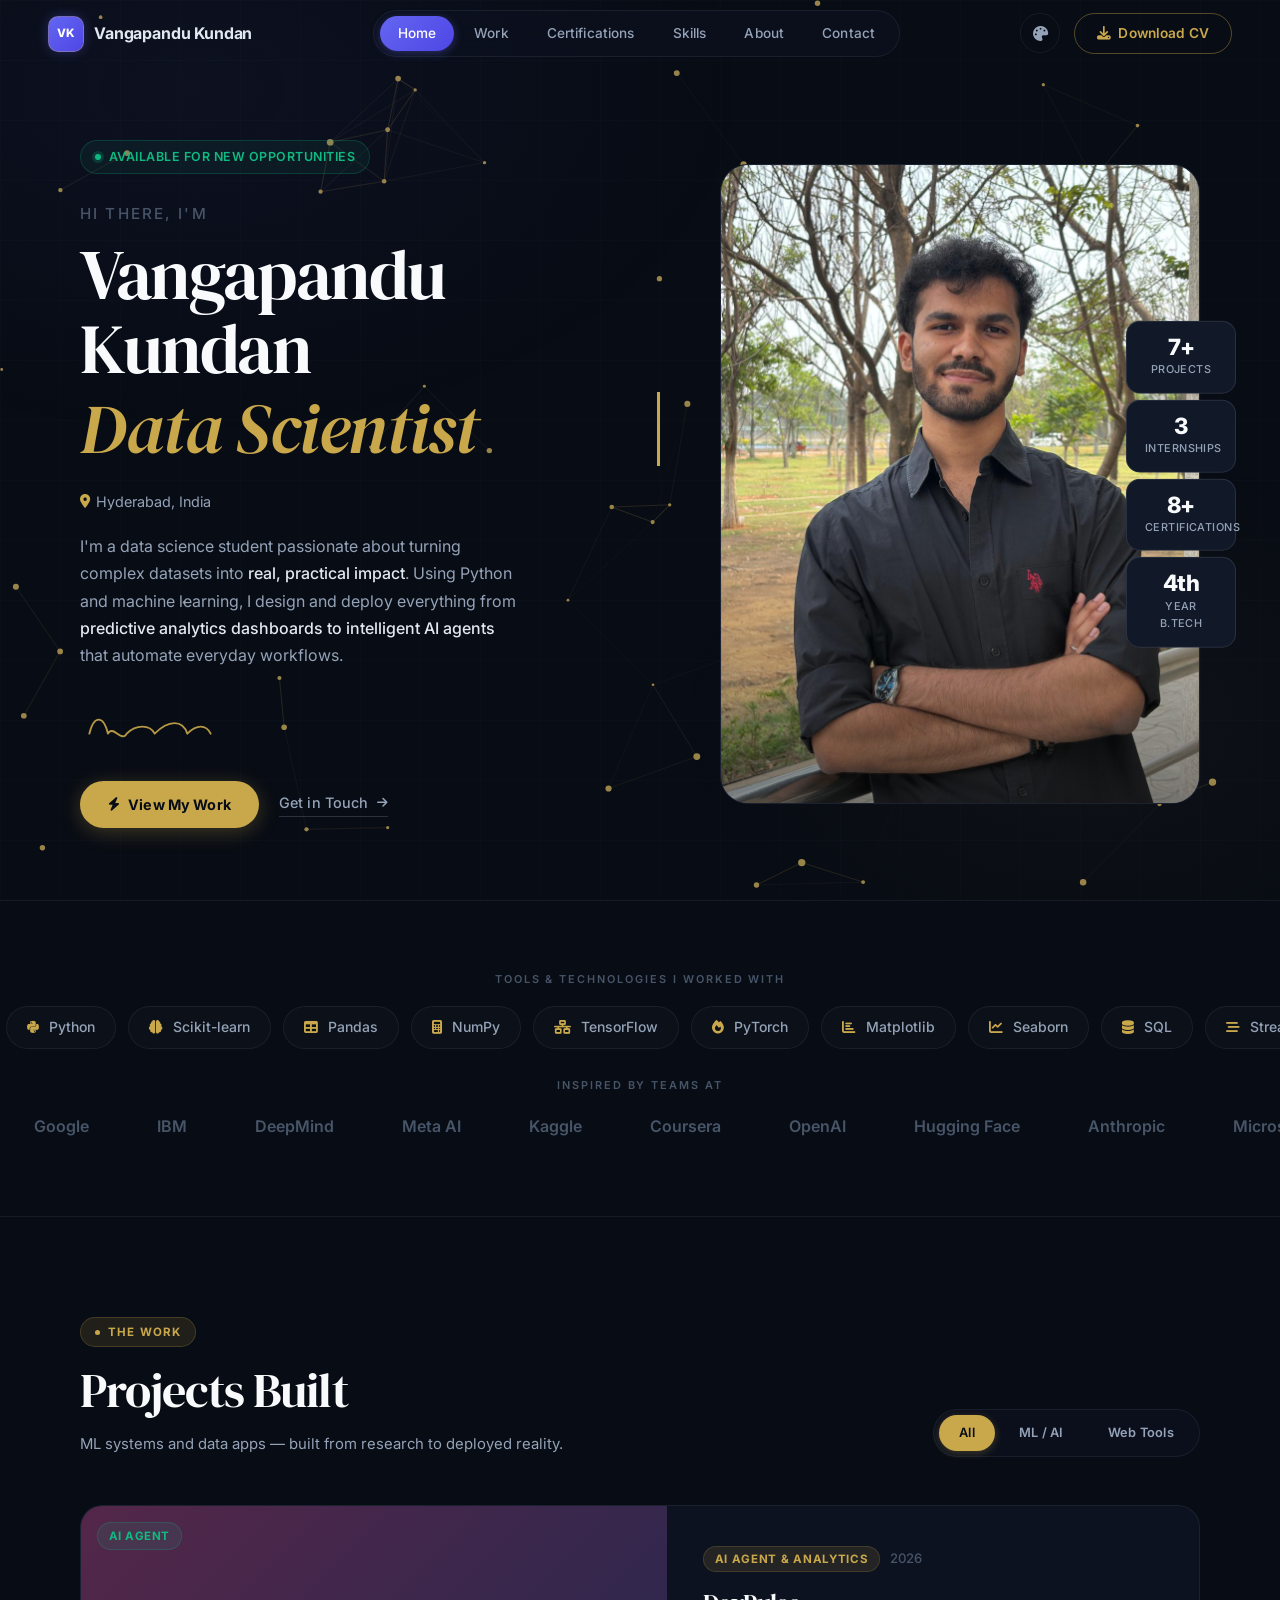
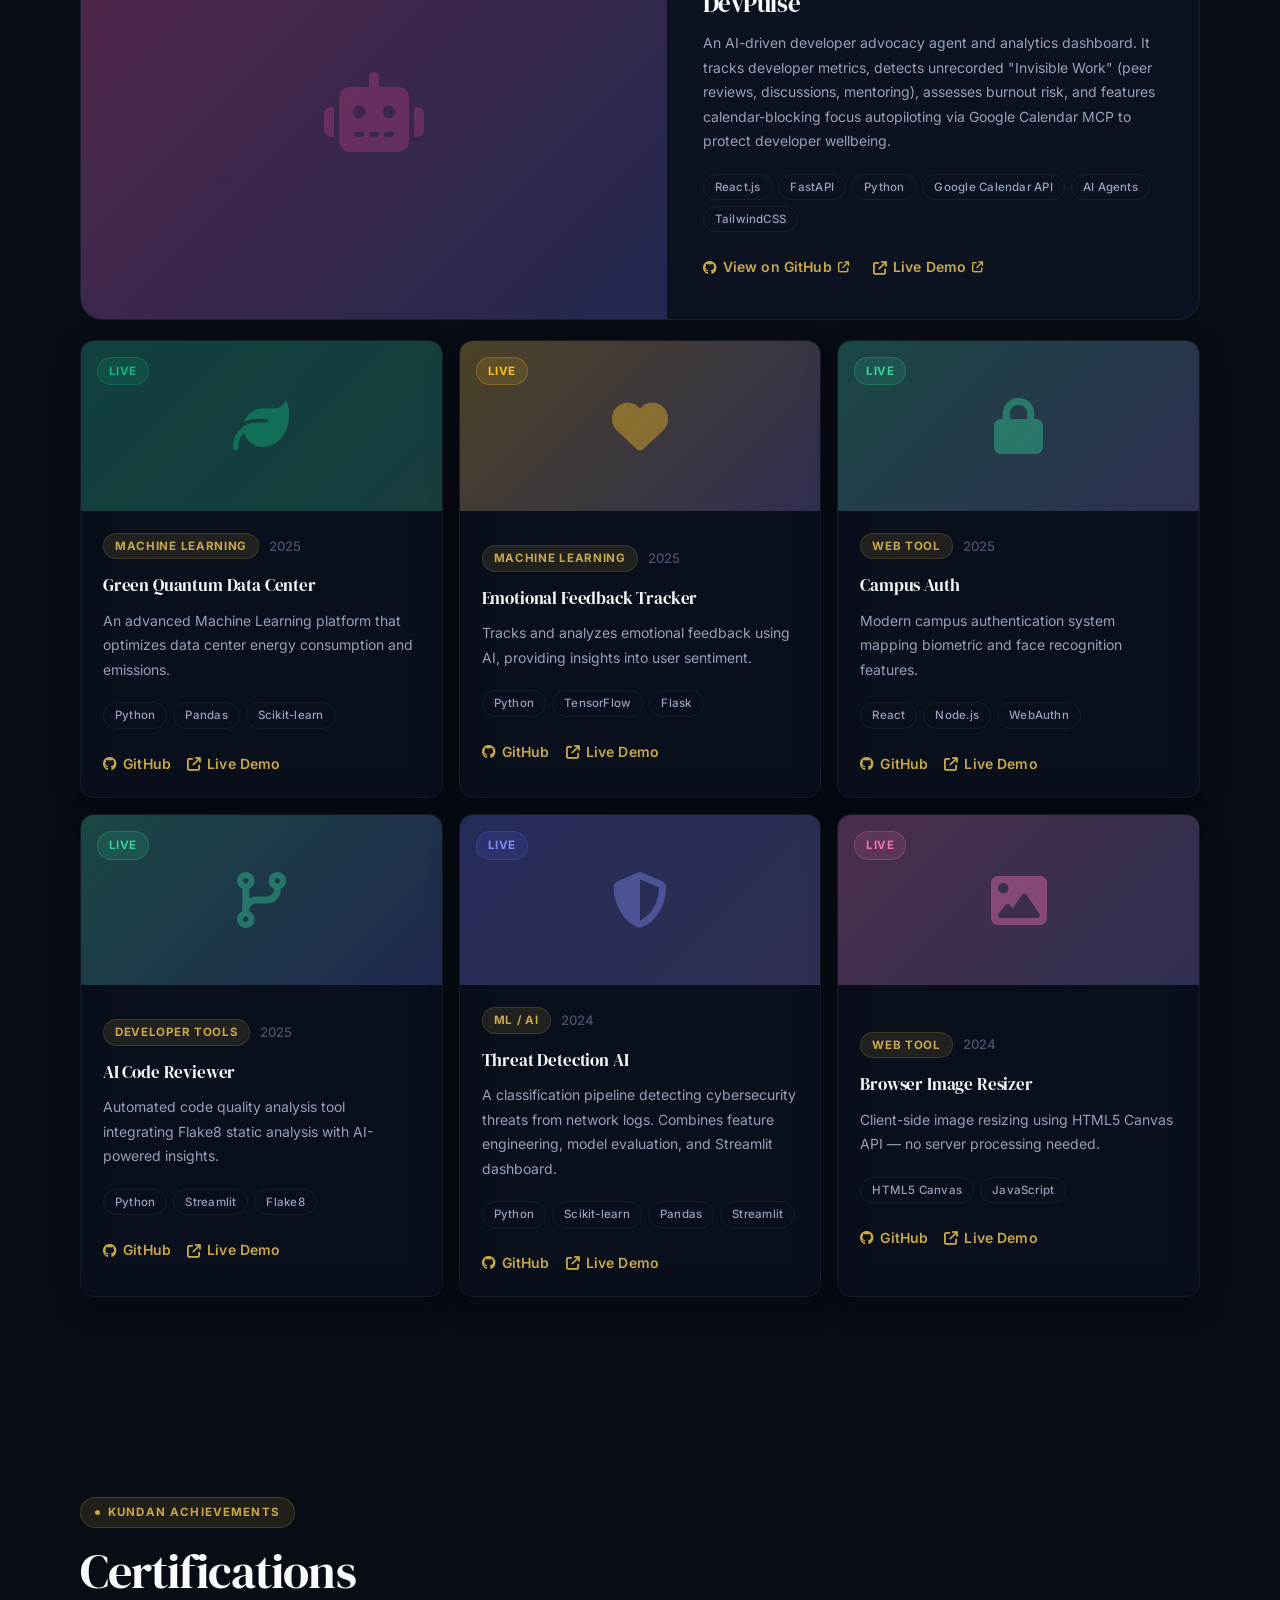
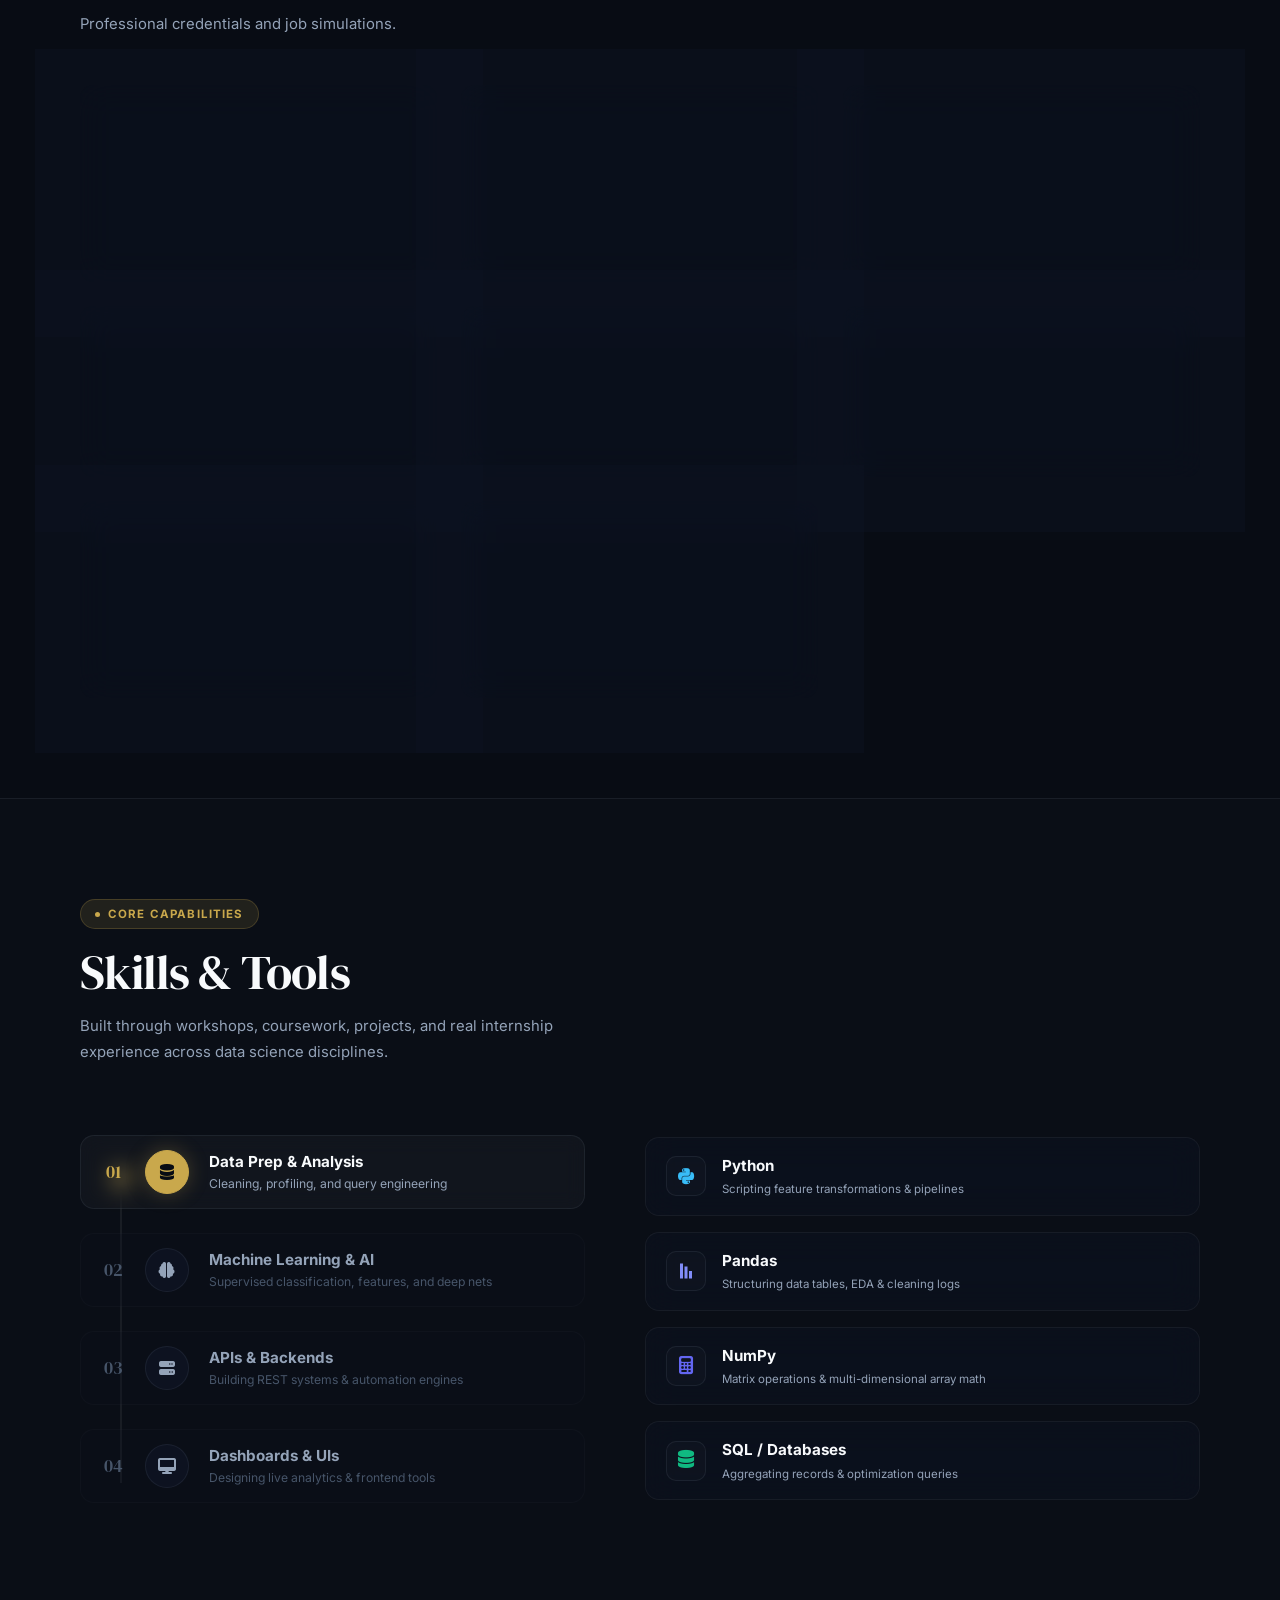
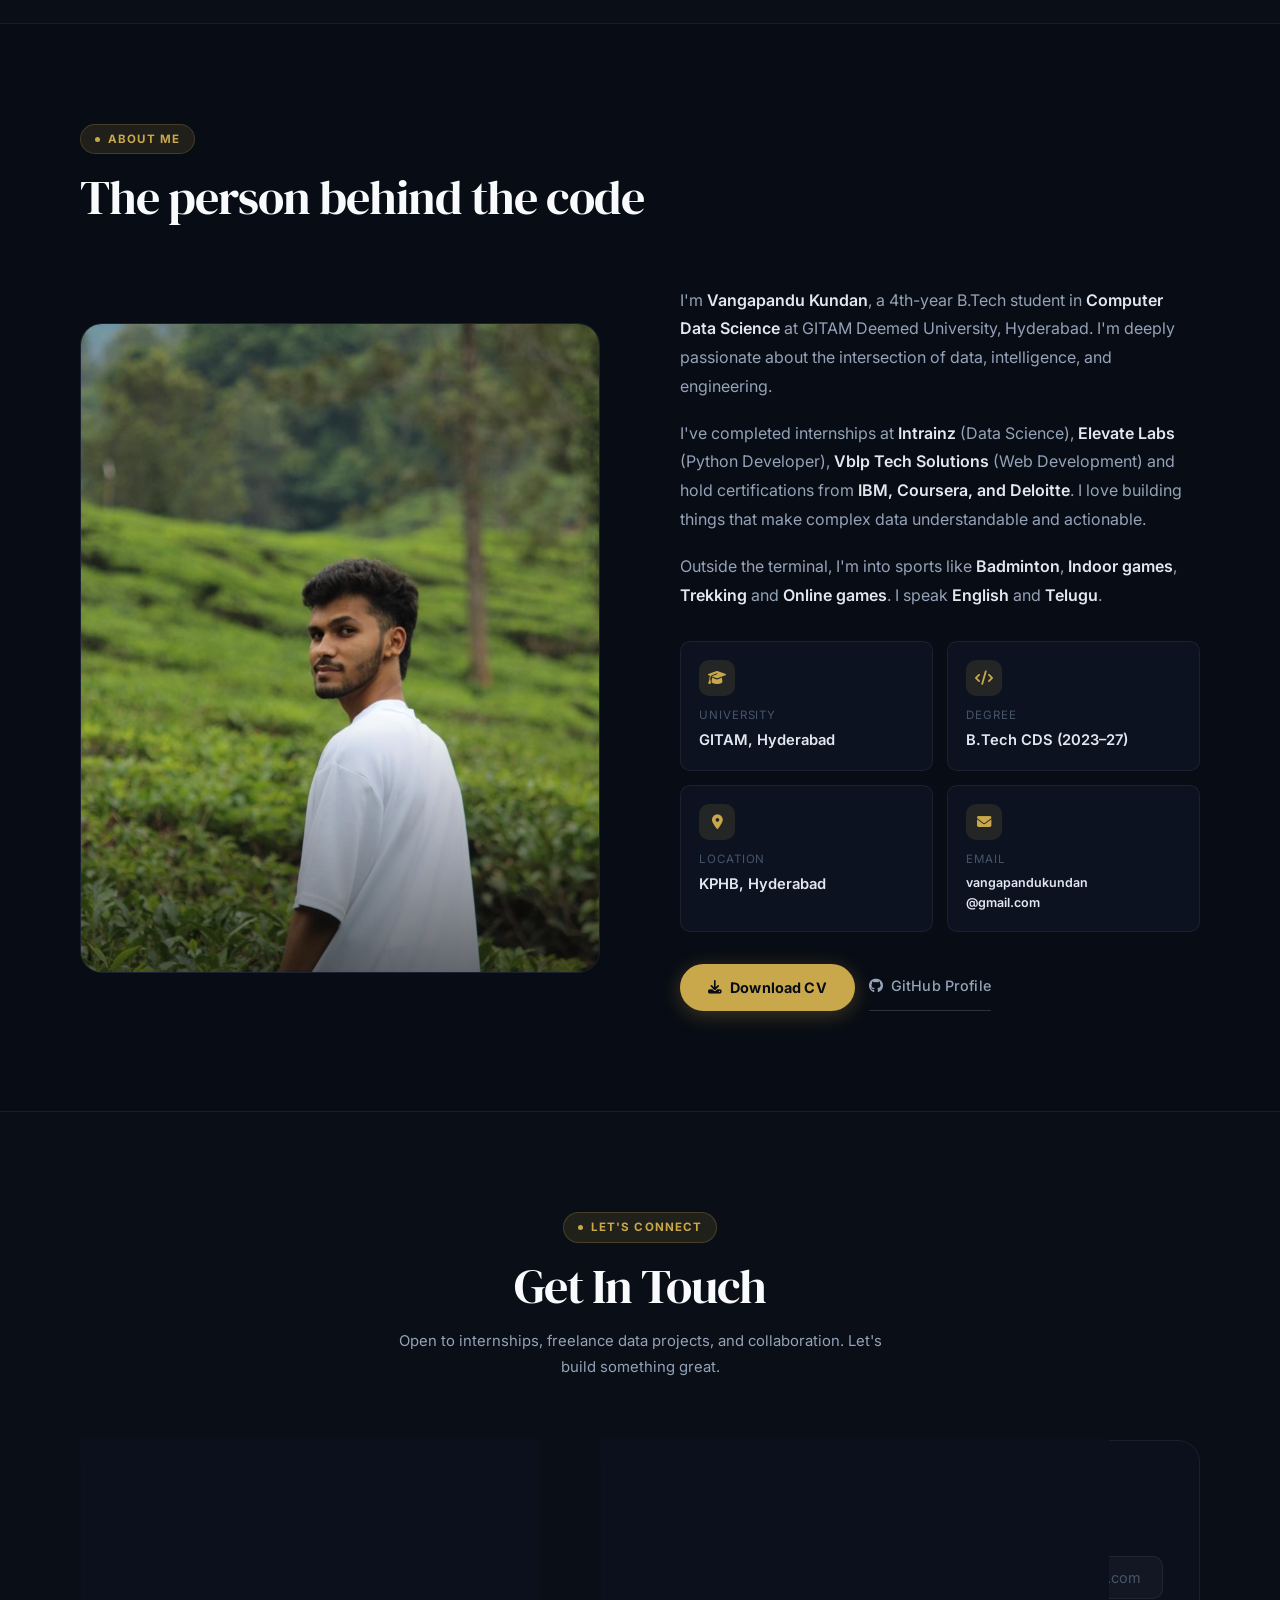
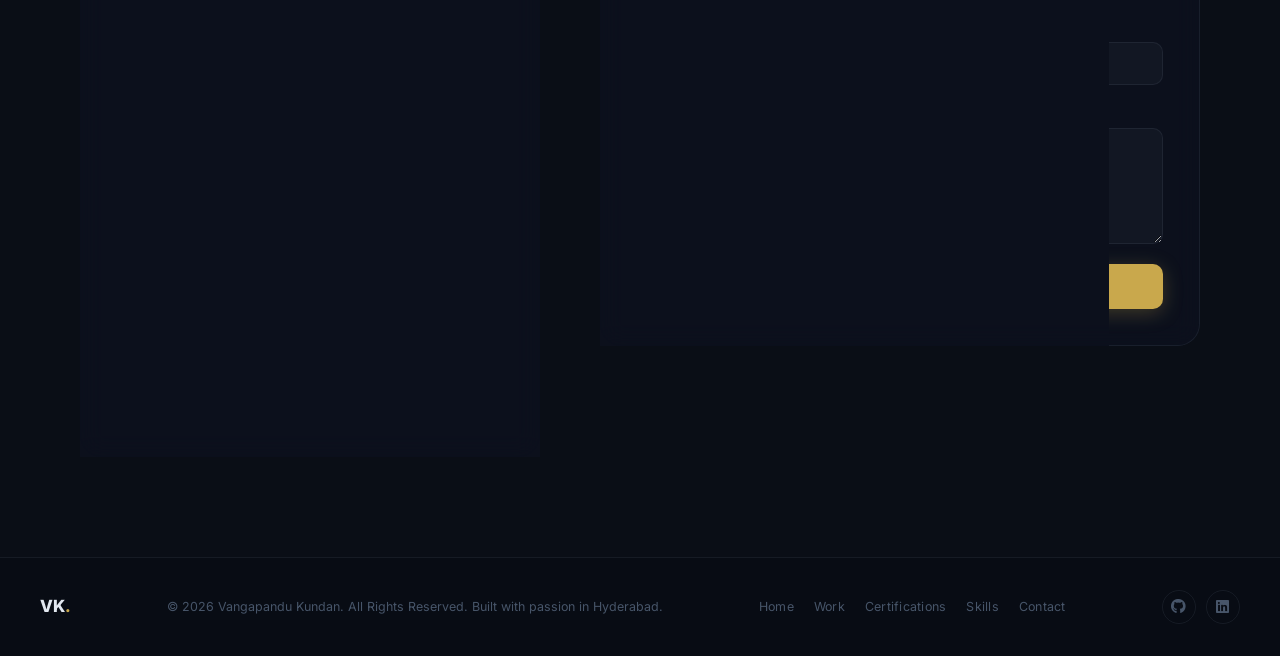
==== commit f6f8f731: "feat: portfolio upgrades + full AI chatbot v2 overhaul - Fixed missing target=_blank on Python cert " ====
--- a/index.html
+++ b/index.html
@@ -554,7 +554,7 @@
           </a>
 
           <!-- cert 3 python-->
-          <a href="https://drive.google.com/file/d/1eZ3j85PAicDU8UP25I_w2NIdBDDTiY0W/view?usp=sharing"
+          <a href="https://drive.google.com/file/d/1eZ3j85PAicDU8UP25I_w2NIdBDDTiY0W/view?usp=sharing" target="_blank"
             class="proj-card reveal reveal-d5" style="text-decoration: none; color: inherit; display: block;">
             <div class="proj-body" style="padding: 32px 24px;">
               <div class="proj-meta">
@@ -727,14 +727,14 @@
               I'm deeply passionate about the intersection of data, intelligence, and engineering.
             </p>
             <p class="about-text">
-              I've completed internships at <strong>Intraniz</strong> (Data Science),
-              <strong>Elevate Labs</strong> (Python Developer), <strong>Vblp Tech Solutions</strong>(Web Development) and hold certifications from
+              I've completed internships at <strong>Intrainz</strong> (Data Science),
+              <strong>Elevate Labs</strong> (Python Developer), <strong>Vblp Tech Solutions</strong> (Web Development) and hold certifications from
               <strong>IBM, Coursera, and Deloitte</strong>. I love building things that make
               complex data understandable and actionable.
             </p>
             <p class="about-text">
-              Outside the terminal, I'm into sports like <strong>badminton</strong>,
-              <strong>Indoor games</strong>, <strong>trekking</strong> and <strong>Online Games</strong>. I speak <strong>English</strong> and <strong>Telugu </strong>.
+              Outside the terminal, I'm into sports like <strong>Badminton</strong>,
+              <strong>Indoor games</strong>, <strong>Trekking</strong> and <strong>Online games</strong>. I speak <strong>English</strong> and <strong>Telugu</strong>.
             </p>
 
             <div class="about-facts">
@@ -891,6 +891,10 @@
       <a href="#skills">Skills</a>
       <a href="#contact">Contact</a>
     </div>
+    <div class="footer-socials">
+      <a href="https://github.com/vangapandukundan" target="_blank" aria-label="GitHub" class="footer-social-btn"><i class="fab fa-github"></i></a>
+      <a href="https://www.linkedin.com/in/kundan-student" target="_blank" aria-label="LinkedIn" class="footer-social-btn"><i class="fab fa-linkedin"></i></a>
+    </div>
   </footer>
 
   <!-- AI Assistant — Animated Robot Character -->
@@ -898,6 +902,7 @@
     <!-- Robot Character -->
     <div id="ai-btn" role="button" tabindex="0" aria-label="Open AI Assistant">
       <div class="robot-speech-bubble">Ask Me! 💬</div>
+      <div class="robot-unread-badge" id="robot-unread-badge"></div>
       <div class="robot-inner">
         <div class="robot-antenna"><div class="antenna-ball"></div></div>
         <div class="robot-head">
@@ -918,7 +923,7 @@
 
     <!-- Chat Window -->
     <div id="ai-chat-window" class="hidden">
-      <div class="ai-header">
+      <div class="ai-header" id="ai-header">
         <div class="ai-header-profile">
           <div class="ai-avatar"><i class="fas fa-robot"></i></div>
           <div>
@@ -926,12 +931,21 @@
             <div class="ai-status"><span class="status-dot"></span> Online &amp; Ready</div>
           </div>
         </div>
-        <button id="ai-close-btn" aria-label="Close Chat"><i class="fas fa-times"></i></button>
-      </div>
-      <div class="ai-body">
+        <div class="ai-header-actions">
+          <button class="ai-hdr-btn" id="ai-clear-btn" title="Clear chat" aria-label="Clear chat history">
+            <i class="fas fa-trash-can"></i>
+          </button>
+          <button class="ai-hdr-btn" id="ai-minimize-btn" title="Minimize" aria-label="Minimize chat">
+            <i class="fas fa-minus"></i>
+          </button>
+          <button id="ai-close-btn" aria-label="Close Chat"><i class="fas fa-times"></i></button>
+        </div>
+      </div>
+      <div class="ai-body" id="ai-body">
+        <div class="ai-date-divider"><span>Today</span></div>
         <div class="ai-msg bot">
           <div class="ai-msg-content">
-            Hey there! I'm Kundan's virtual helper. I'm here to save you from reading his whole resume—ask me about his favorite projects, internships, or what he builds in his free time! 🚀<br><br>
+            Hey there! I'm Kundan's virtual helper. Ask me anything about his projects, skills, or how to get in touch! 🚀<br><br>
             Here's what I can help with:
             <ul>
               <li>💻 Explore his projects (like <strong>DevPulse</strong>)</li>
@@ -941,16 +955,18 @@
             </ul>
             What would you like to know?
           </div>
-        </div>
-      </div>
-      <div class="ai-options">
+          <div class="ai-msg-time" id="ai-welcome-time"></div>
+        </div>
+      </div>
+      <div class="ai-options" id="ai-options">
         <button class="ai-opt" data-query="about">About Kundan</button>
         <button class="ai-opt" data-query="projects">Show Projects</button>
         <button class="ai-opt" data-query="skills">Technical Skills</button>
         <button class="ai-opt" data-query="contact">Get in Touch</button>
       </div>
+      <div class="ai-suggestions" id="ai-suggestions"></div>
       <form id="ai-form">
-        <input type="text" id="ai-input" placeholder="Type a message..." required autocomplete="off">
+        <input type="text" id="ai-input" placeholder="Ask me anything..." autocomplete="off" maxlength="200">
         <button type="submit" id="ai-send-btn" aria-label="Send Message" disabled><i class="fas fa-paper-plane"></i></button>
       </form>
     </div>
--- a/css/style.css
+++ b/css/style.css
@@ -1290,6 +1290,34 @@
 .footer-links { display: flex; gap: 20px; }
 .footer-links a { font-size: 0.78rem; color: var(--text-3); transition: color 0.2s; letter-spacing: 0.02em; }
 .footer-links a:hover { color: var(--accent); }
+
+.footer-socials {
+  display: flex;
+  gap: 10px;
+  align-items: center;
+}
+
+.footer-social-btn {
+  display: inline-flex;
+  align-items: center;
+  justify-content: center;
+  width: 34px;
+  height: 34px;
+  border-radius: 50%;
+  border: 1px solid var(--border);
+  color: var(--text-3);
+  font-size: 0.95rem;
+  transition: all 0.22s var(--ease);
+  background: transparent;
+}
+
+.footer-social-btn:hover {
+  border-color: var(--accent);
+  color: var(--accent);
+  background: var(--accent-dim);
+  transform: translateY(-2px);
+  box-shadow: 0 4px 12px var(--accent-glow);
+}
 
 /* ─── Scroll Reveal ─────────────────────────────────────────── */
 .reveal {
@@ -1387,6 +1415,7 @@
   .contact-info-card, .contact-form-wrap { padding: 24px 20px; }
   footer { flex-direction: column; text-align: center; padding: 20px; gap: 12px; }
   .footer-links { justify-content: center; flex-wrap: wrap; gap: 14px; }
+  .footer-socials { justify-content: center; }
 }
 
 /* ── Small phone / Portrait ── */
@@ -2098,70 +2127,128 @@
   position: absolute;
   bottom: 100px;
   right: 0;
-  width: 380px;
+  width: 390px;
   max-width: calc(100vw - 50px);
-  height: 550px;
+  height: 580px;
   max-height: calc(100vh - 140px);
-  background: rgba(13, 18, 32, 0.65);
-  backdrop-filter: blur(25px) saturate(150%);
-  -webkit-backdrop-filter: blur(25px) saturate(150%);
-  border: 1px solid rgba(255, 255, 255, 0.15);
-  border-radius: 20px;
-  box-shadow: 0 24px 60px rgba(0, 0, 0, 0.7), inset 0 0 0 1px rgba(201, 168, 76, 0.15);
+  background: rgba(8, 12, 20, 0.75);
+  backdrop-filter: blur(30px) saturate(160%);
+  -webkit-backdrop-filter: blur(30px) saturate(160%);
+  border: 1px solid rgba(201, 168, 76, 0.18);
+  border-radius: 22px;
+  box-shadow:
+    0 32px 80px rgba(0, 0, 0, 0.75),
+    0 0 0 1px rgba(255, 255, 255, 0.04),
+    inset 0 1px 0 rgba(255, 255, 255, 0.06);
   display: flex;
   flex-direction: column;
   overflow: hidden;
-  transition: all 0.5s cubic-bezier(0.34, 1.56, 0.64, 1);
+  transition: all 0.45s cubic-bezier(0.34, 1.56, 0.64, 1);
   transform-origin: bottom right;
 }
 
 #ai-chat-window.hidden {
   opacity: 0;
-  transform: scale(0.6) translateY(40px) translateX(20px);
+  transform: scale(0.55) translateY(48px) translateX(24px);
   pointer-events: none;
 }
+
+/* Collapsed / minimized state */
+#ai-chat-window.minimized {
+  height: 60px;
+  overflow: hidden;
+}
+#ai-chat-window.minimized .ai-body,
+#ai-chat-window.minimized .ai-options,
+#ai-chat-window.minimized #ai-form {
+  display: none;
+}
+
 
 /* Chat Header */
 .ai-header {
-  padding: 16px 20px;
-  background: rgba(255, 255, 255, 0.02);
-  border-bottom: 1px solid rgba(255, 255, 255, 0.06);
+  padding: 14px 18px;
+  background: linear-gradient(135deg, rgba(201,168,76,0.05), rgba(99,102,241,0.04));
+  border-bottom: 1px solid rgba(255, 255, 255, 0.07);
   display: flex;
   align-items: center;
   justify-content: space-between;
+  gap: 10px;
+  flex-shrink: 0;
+  cursor: pointer; /* clicking header can also minimize */
+  user-select: none;
 }
 
 .ai-header-profile {
   display: flex;
   align-items: center;
   gap: 12px;
+  flex: 1;
+  min-width: 0;
 }
 
 .ai-avatar {
-  width: 36px;
-  height: 36px;
+  width: 38px;
+  height: 38px;
   border-radius: 50%;
-  background: var(--accent-dim);
-  border: 1px solid rgba(201, 168, 76, 0.25);
+  background: linear-gradient(135deg, rgba(201,168,76,0.18), rgba(99,102,241,0.12));
+  border: 1.5px solid rgba(201, 168, 76, 0.35);
   color: var(--accent);
   display: flex;
   align-items: center;
   justify-content: center;
-  font-size: 0.95rem;
+  font-size: 1rem;
+  flex-shrink: 0;
+  box-shadow: 0 0 12px rgba(201,168,76,0.15);
 }
 
 .ai-name {
-  font-size: 0.93rem;
+  font-size: 0.9rem;
   font-weight: 700;
   color: var(--white);
+  letter-spacing: -0.01em;
 }
 
 .ai-status {
-  font-size: 0.72rem;
+  font-size: 0.7rem;
   color: var(--text-2);
   display: flex;
   align-items: center;
   gap: 5px;
+  margin-top: 1px;
+}
+
+/* Header action buttons */
+.ai-header-actions {
+  display: flex;
+  align-items: center;
+  gap: 4px;
+  flex-shrink: 0;
+}
+
+.ai-hdr-btn {
+  width: 30px;
+  height: 30px;
+  border-radius: 8px;
+  background: rgba(255,255,255,0.04);
+  border: 1px solid rgba(255,255,255,0.06);
+  color: var(--text-3);
+  font-size: 0.8rem;
+  display: flex;
+  align-items: center;
+  justify-content: center;
+  cursor: pointer;
+  transition: all 0.2s;
+}
+.ai-hdr-btn:hover {
+  background: rgba(255,255,255,0.08);
+  color: var(--text);
+  border-color: rgba(255,255,255,0.12);
+}
+.ai-hdr-btn.danger:hover {
+  background: rgba(239,68,68,0.12);
+  border-color: rgba(239,68,68,0.25);
+  color: #f87171;
 }
 
 .status-dot {
@@ -2180,91 +2267,130 @@
 }
 
 #ai-close-btn {
-  color: var(--text-2);
-  font-size: 1.1rem;
+  color: var(--text-3);
+  font-size: 0.9rem;
   cursor: pointer;
-  transition: color 0.2s;
+  transition: all 0.2s;
   padding: 4px;
+  width: 30px;
+  height: 30px;
+  border-radius: 8px;
+  background: rgba(255,255,255,0.04);
+  border: 1px solid rgba(255,255,255,0.06);
+  display: flex;
+  align-items: center;
+  justify-content: center;
 }
 
 #ai-close-btn:hover {
-  color: var(--white);
+  background: rgba(239,68,68,0.12);
+  border-color: rgba(239,68,68,0.25);
+  color: #f87171;
 }
 
 /* Chat Body (Messages) */
 .ai-body {
   flex: 1;
-  padding: 20px;
+  padding: 18px 16px;
   overflow-y: auto;
   display: flex;
   flex-direction: column;
-  gap: 14px;
+  gap: 12px;
   scroll-behavior: smooth;
 }
 
-.ai-body::-webkit-scrollbar {
-  width: 4px;
-}
-.ai-body::-webkit-scrollbar-track {
-  background: transparent;
-}
+.ai-body::-webkit-scrollbar { width: 3px; }
+.ai-body::-webkit-scrollbar-track { background: transparent; }
 .ai-body::-webkit-scrollbar-thumb {
-  background: rgba(255, 255, 255, 0.1);
+  background: rgba(201,168,76,0.2);
   border-radius: 4px;
+}
+
+/* Date divider */
+.ai-date-divider {
+  display: flex;
+  align-items: center;
+  gap: 10px;
+  margin: 4px 0;
+}
+.ai-date-divider::before, .ai-date-divider::after {
+  content: '';
+  flex: 1;
+  height: 1px;
+  background: rgba(255,255,255,0.05);
+}
+.ai-date-divider span {
+  font-size: 0.65rem;
+  color: var(--text-3);
+  font-weight: 600;
+  letter-spacing: 0.08em;
+  text-transform: uppercase;
+  white-space: nowrap;
 }
 
 /* Chat Bubbles */
 .ai-msg {
   display: flex;
   flex-direction: column;
-  max-width: 82%;
-  animation: msg-in 0.3s cubic-bezier(0.18, 0.89, 0.32, 1.28) forwards;
+  max-width: 85%;
+  animation: msg-in 0.28s cubic-bezier(0.18, 0.89, 0.32, 1.28) forwards;
 }
 
 @keyframes msg-in {
-  from { opacity: 0; transform: translateY(10px); }
-  to { opacity: 1; transform: translateY(0); }
-}
-
-.ai-msg.bot {
-  align-self: flex-start;
-}
-
-.ai-msg.user {
-  align-self: flex-end;
-}
+  from { opacity: 0; transform: translateY(8px) scale(0.97); }
+  to { opacity: 1; transform: translateY(0) scale(1); }
+}
+
+.ai-msg.bot { align-self: flex-start; }
+.ai-msg.user { align-self: flex-end; }
+
+/* Timestamp on messages */
+.ai-msg-time {
+  font-size: 0.62rem;
+  color: var(--text-3);
+  margin-top: 4px;
+  letter-spacing: 0.03em;
+}
+.ai-msg.bot .ai-msg-time { margin-left: 6px; }
+.ai-msg.user .ai-msg-time { margin-right: 6px; text-align: right; }
 
 .ai-msg-content {
-  padding: 12px 16px;
-  font-size: 0.88rem;
-  line-height: 1.5;
+  padding: 11px 15px;
+  font-size: 0.875rem;
+  line-height: 1.55;
 }
 
 .ai-msg.bot .ai-msg-content {
   background: rgba(255, 255, 255, 0.04);
-  border: 1px solid rgba(255, 255, 255, 0.06);
+  border: 1px solid rgba(255, 255, 255, 0.07);
   color: var(--text);
-  border-radius: 16px 16px 16px 4px;
+  border-radius: 18px 18px 18px 4px;
 }
 
 .ai-msg.bot ul {
   margin-top: 8px;
-  margin-bottom: 8px;
-  padding-left: 20px;
+  margin-bottom: 6px;
+  padding-left: 18px;
   list-style-type: disc;
 }
 
-.ai-msg.bot li {
-  margin-bottom: 6px;
-}
+.ai-msg.bot li { margin-bottom: 5px; }
+
+.ai-msg.bot .ai-msg-content a {
+  color: var(--accent);
+  text-decoration: underline;
+  text-underline-offset: 2px;
+  transition: opacity 0.2s;
+}
+.ai-msg.bot .ai-msg-content a:hover { opacity: 0.8; }
 
 .ai-msg.user .ai-msg-content {
-  background: linear-gradient(135deg, rgba(201, 168, 76, 0.9) 0%, rgba(226, 192, 104, 1) 100%);
-  border: 1px solid rgba(255, 255, 255, 0.2);
+  background: linear-gradient(135deg, var(--accent) 0%, #D4B65A 100%);
+  border: none;
   color: #080c14;
-  font-weight: 500;
-  border-radius: 16px 16px 4px 16px;
-  box-shadow: 0 6px 15px rgba(201, 168, 76, 0.25);
+  font-weight: 600;
+  border-radius: 18px 18px 4px 18px;
+  box-shadow: 0 4px 20px rgba(201, 168, 76, 0.3);
 }
 
 /* Typing Indicator */
@@ -2293,41 +2419,70 @@
 
 /* Quick Options */
 .ai-options {
-  padding: 10px 16px 16px;
+  padding: 8px 14px 12px;
   display: flex;
   flex-wrap: wrap;
-  gap: 8px;
+  gap: 7px;
   background: transparent;
-  border-top: none;
 }
 
 .ai-opt {
   background: rgba(255, 255, 255, 0.03);
-  border: 1px solid rgba(255, 255, 255, 0.06);
+  border: 1px solid rgba(255, 255, 255, 0.07);
   color: var(--text-2);
-  font-size: 0.78rem;
-  font-weight: 500;
-  padding: 6px 14px;
+  font-size: 0.76rem;
+  font-weight: 600;
+  padding: 5px 13px;
   border-radius: 100px;
   cursor: pointer;
-  transition: all 0.25s var(--ease);
+  transition: all 0.22s var(--ease);
+  letter-spacing: 0.01em;
+  white-space: nowrap;
 }
 
 .ai-opt:hover {
   background: var(--accent-dim);
-  border-color: rgba(201, 168, 76, 0.35);
+  border-color: rgba(201, 168, 76, 0.4);
   color: var(--accent);
   transform: translateY(-1px);
+  box-shadow: 0 4px 12px rgba(201,168,76,0.12);
+}
+
+/* Follow-up suggestions */
+.ai-suggestions {
+  padding: 0 14px 10px;
+  display: flex;
+  flex-wrap: wrap;
+  gap: 6px;
+}
+.ai-suggestion-chip {
+  background: rgba(99,102,241,0.06);
+  border: 1px solid rgba(99,102,241,0.18);
+  color: #a5b4fc;
+  font-size: 0.72rem;
+  font-weight: 500;
+  padding: 4px 11px;
+  border-radius: 100px;
+  cursor: pointer;
+  transition: all 0.2s;
+  letter-spacing: 0.01em;
+}
+.ai-suggestion-chip:hover {
+  background: rgba(99,102,241,0.14);
+  border-color: rgba(99,102,241,0.35);
+  color: #c7d2fe;
+  transform: translateY(-1px);
 }
 
 /* Input Form */
 #ai-form {
-  padding: 12px 16px;
+  padding: 10px 14px 14px;
   background: rgba(255, 255, 255, 0.01);
-  border-top: 1px solid rgba(255, 255, 255, 0.06);
+  border-top: 1px solid rgba(255, 255, 255, 0.05);
   display: flex;
   gap: 8px;
   align-items: center;
+  flex-shrink: 0;
 }
 
 #ai-input {
@@ -2374,12 +2529,39 @@
   transform: none;
 }
 
+/* Unread badge on robot */
+.robot-unread-badge {
+  position: absolute;
+  top: 10px;
+  right: -4px;
+  width: 18px;
+  height: 18px;
+  border-radius: 50%;
+  background: #ef4444;
+  color: white;
+  font-size: 0.6rem;
+  font-weight: 800;
+  display: flex;
+  align-items: center;
+  justify-content: center;
+  border: 2px solid var(--bg);
+  opacity: 0;
+  transform: scale(0);
+  transition: all 0.3s var(--ease-spring);
+  z-index: 10;
+  pointer-events: none;
+}
+.robot-unread-badge.visible {
+  opacity: 1;
+  transform: scale(1);
+}
+
 /* Mobile responsive for chat */
 @media (max-width: 480px) {
   #ai-chat-window {
     width: calc(100vw - 32px);
     right: -8px;
-    height: 480px;
+    height: 500px;
     bottom: 68px;
   }
 }
